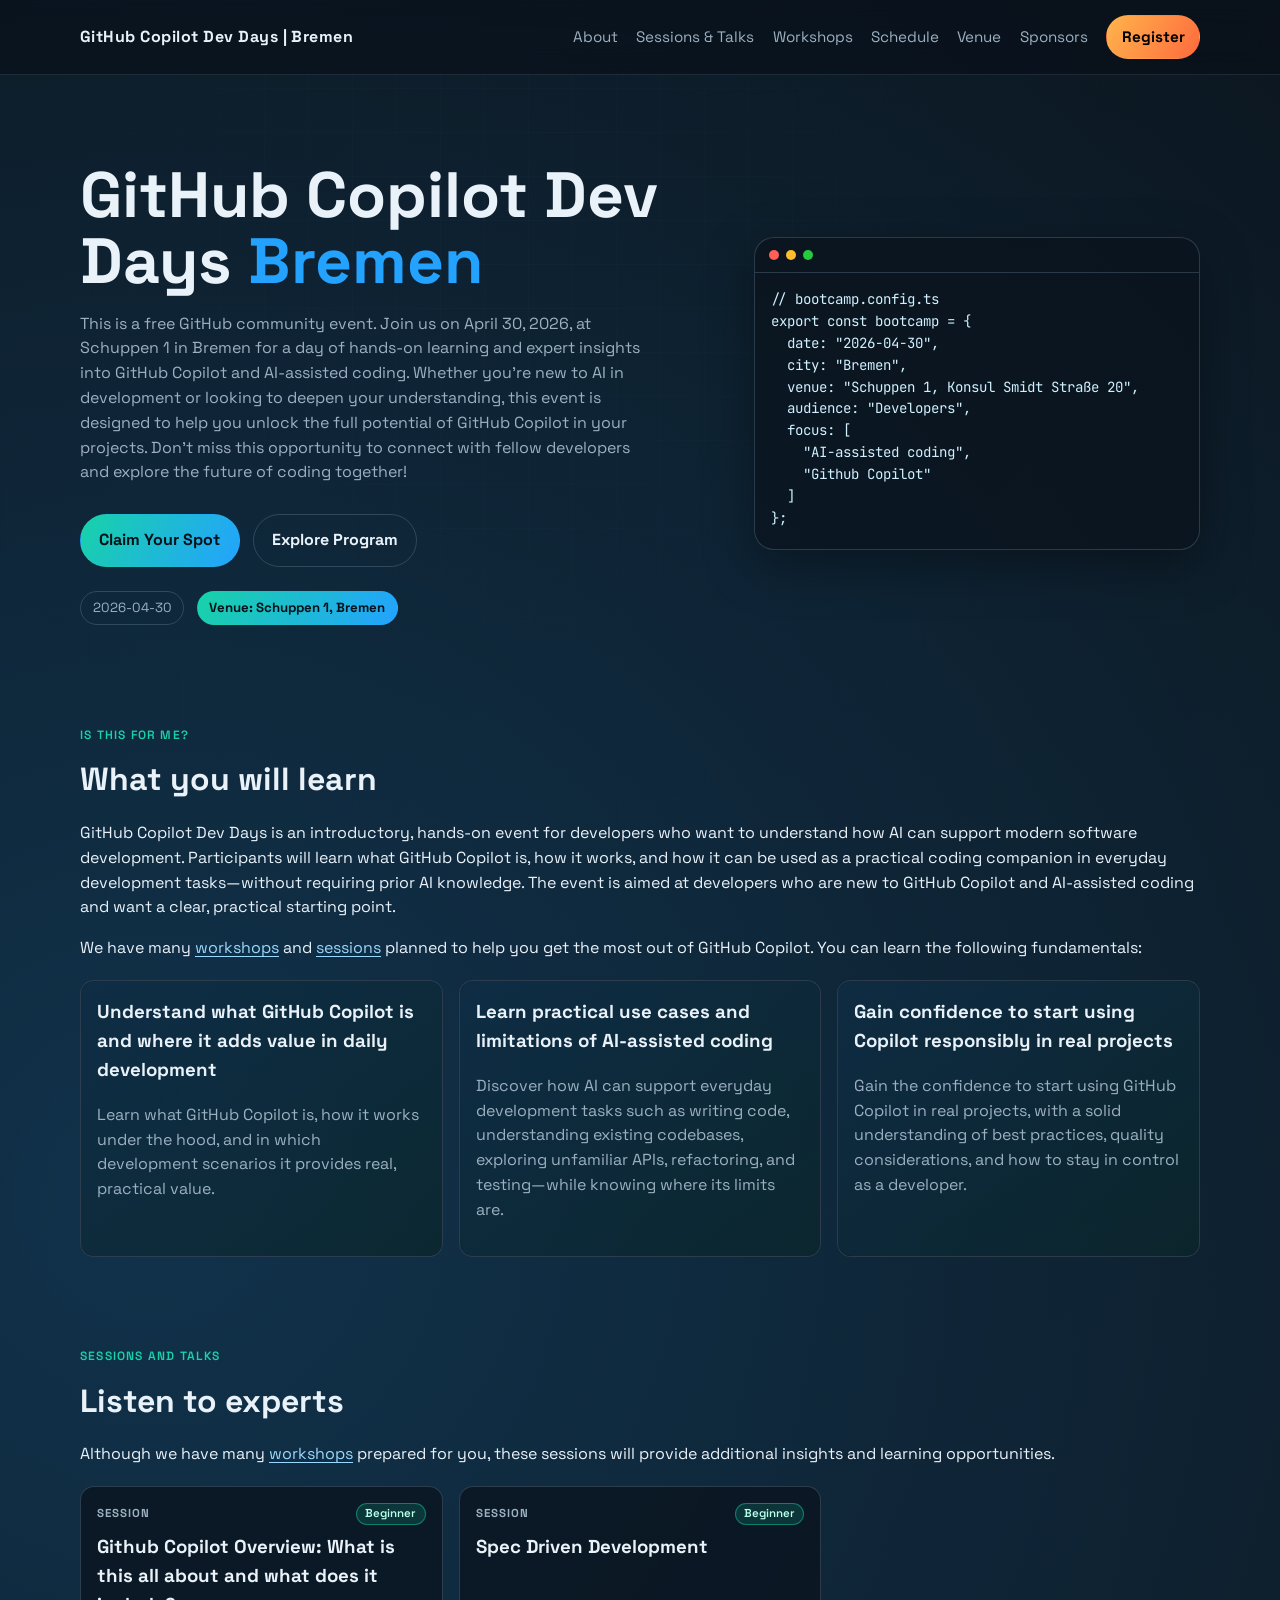
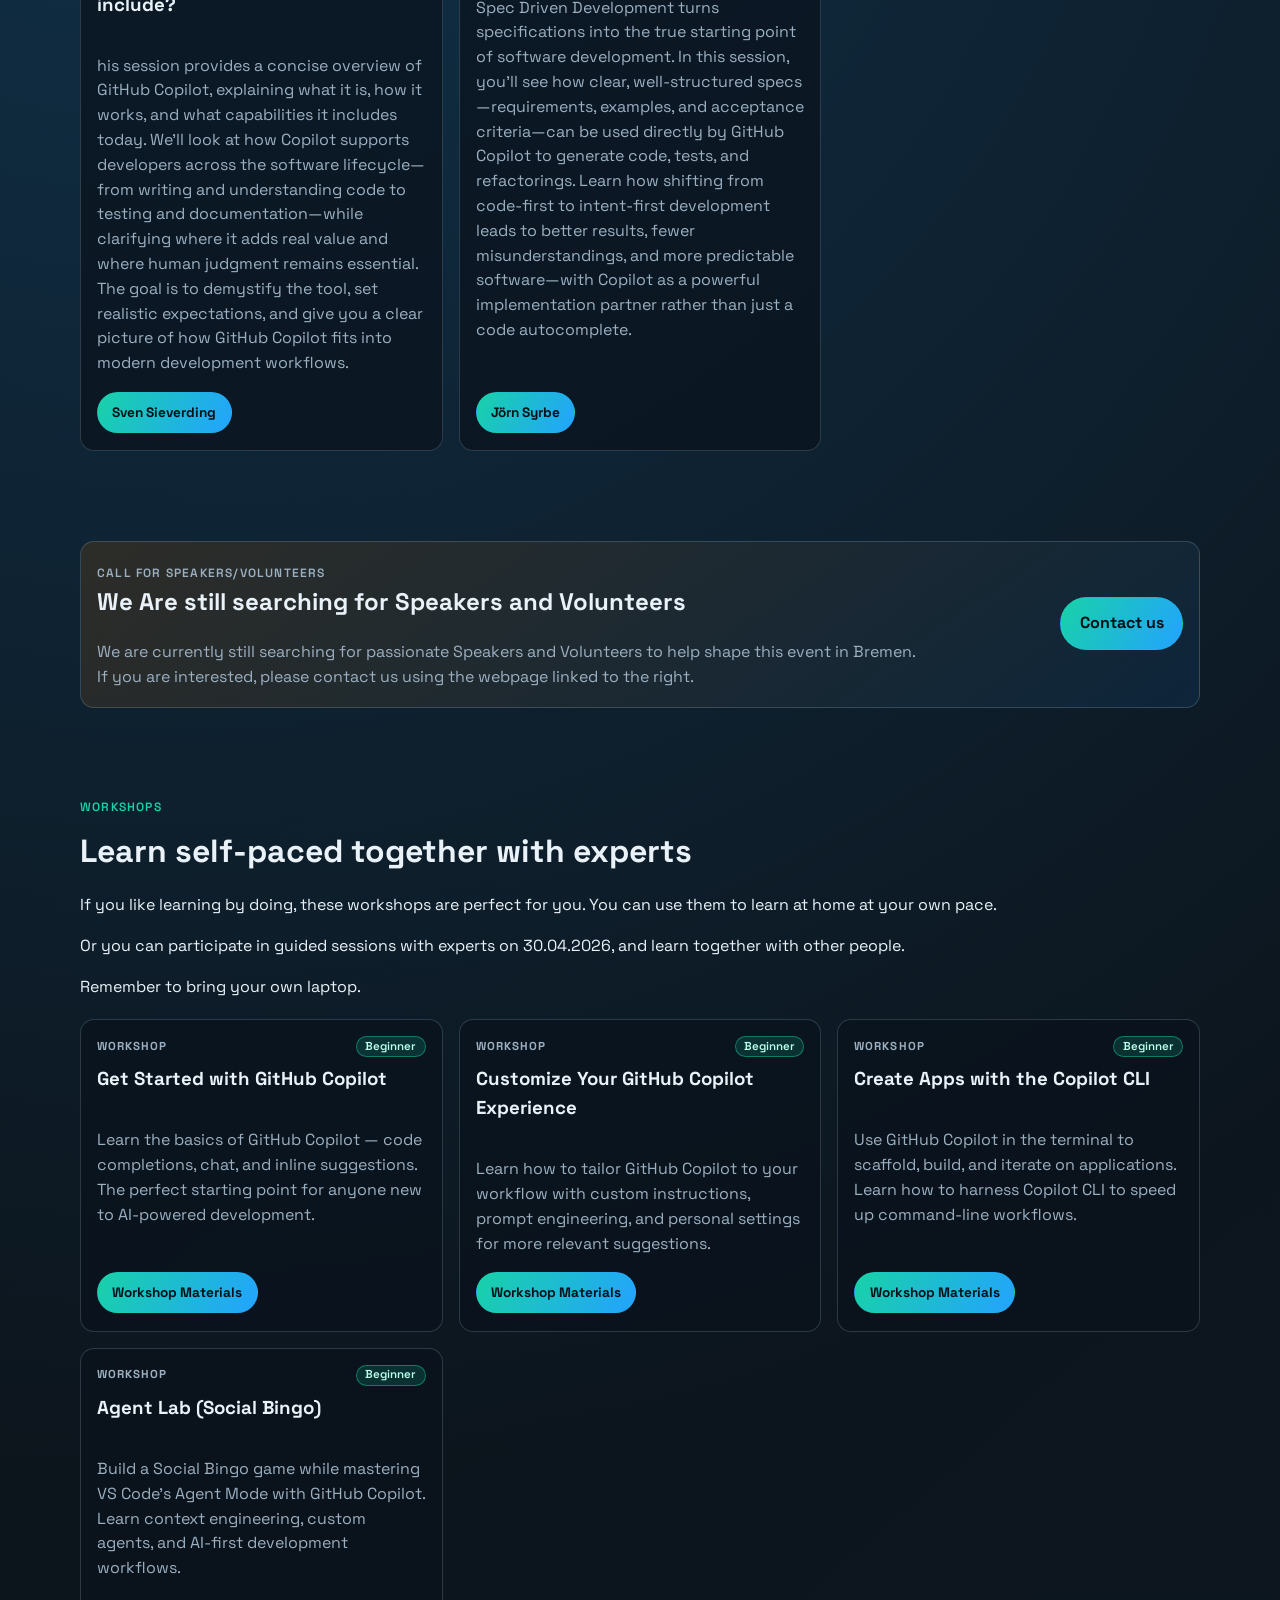
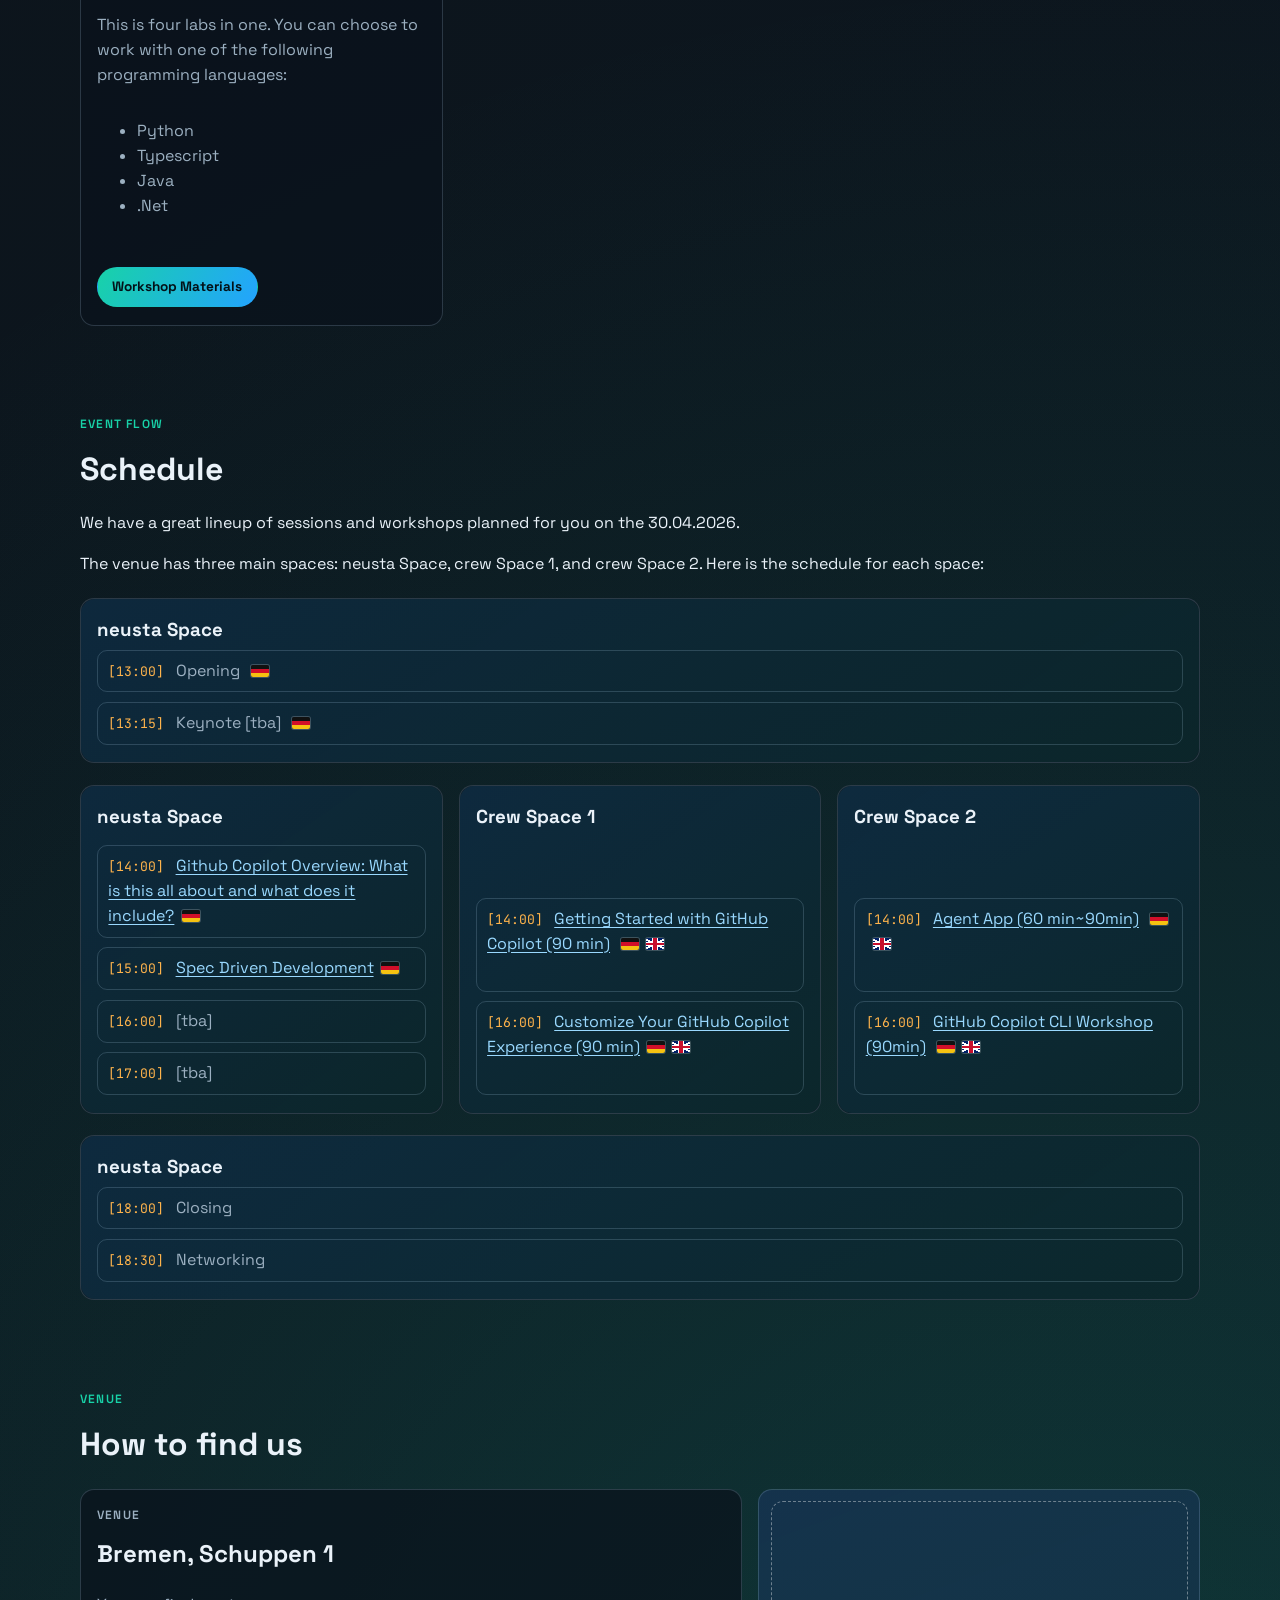
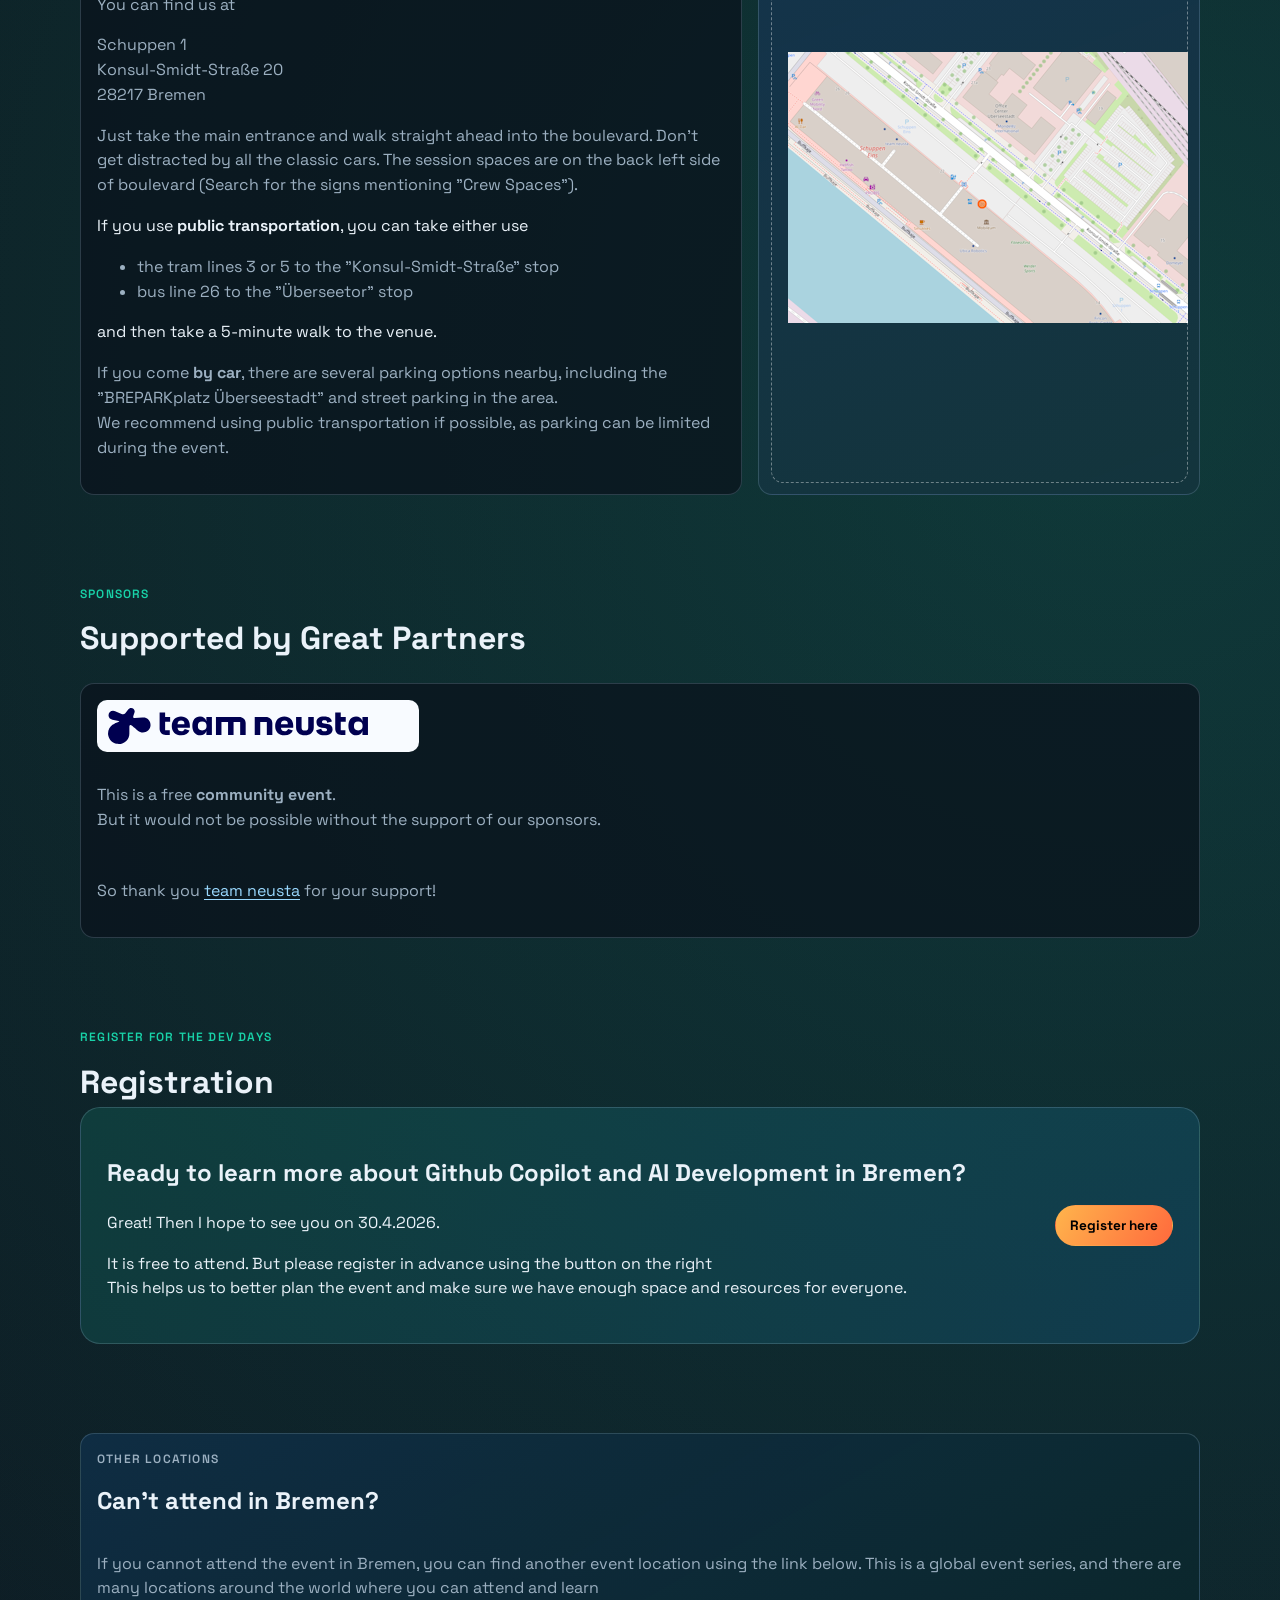
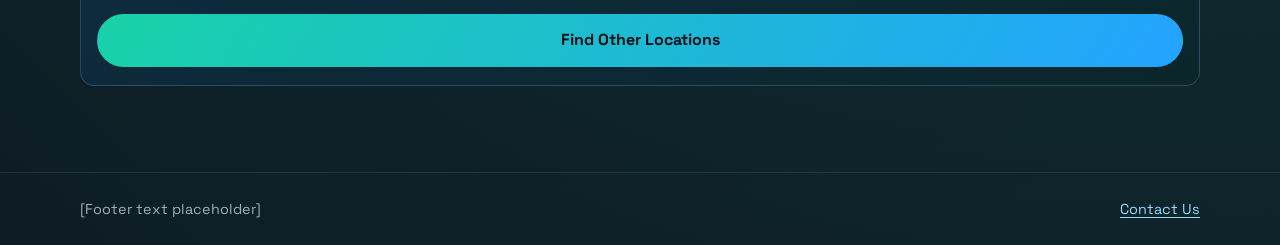
==== index.html @ 7b52d2c6 "added favicon" ====
<!doctype html>
<html lang="en">

<head>
    <meta charset="UTF-8" />
    <meta name="viewport" content="width=device-width, initial-scale=1.0" />
    <title>GitHub Copilot Dev Days | Bremen</title>
    <link rel="icon" type="image/png" href="/assets/cb-345/images/site/favicon.png" data-next-head="">
    <meta name="description" content="Landing page layout for GitHub Copilot Dev Days in Bremen." />
    <link rel="preconnect" href="https://fonts.googleapis.com" />
    <link rel="preconnect" href="https://fonts.gstatic.com" crossorigin />
    <link
        href="https://fonts.googleapis.com/css2?family=Space+Grotesk:wght@400;500;700&family=JetBrains+Mono:wght@400;600&display=swap"
        rel="stylesheet" />
    <link rel="stylesheet" href="styles.css" />
</head>

<body>
    <div class="bg-mesh" aria-hidden="true"></div>

    <header class="site-header">
        <div class="container nav">
            <a class="brand" href="#">GitHub Copilot Dev Days | Bremen</a>
            <nav class="nav-links" aria-label="Main Navigation">
                <a href="#about">About</a>
                <a href="#sessions">Sessions & Talks</a>
                <a href="#workshops">Workshops</a>
                <a href="#schedule">Schedule</a>
                <a href="#venue">Venue</a>
                <a href="#sponsors">Sponsors</a>
                <a href="#register" class="btn btn-small nav-register">Register</a>
            </nav>
        </div>
    </header>

    <main>
        <section class="hero container">
            <div class="hero-copy reveal delay-1">             
                <h1>                    
                   GitHub Copilot Dev Days
                    <span>Bremen</span>
                </h1>
                <p class="lead">
                   This is a free GitHub community event. Join us on April 30, 2026, at Schuppen 1 in Bremen for a day of hands-on learning and expert insights into GitHub Copilot and AI-assisted coding. Whether you're new to AI in development or looking to deepen your understanding, this event is designed to help you unlock the full potential of GitHub Copilot in your projects. Don't miss this opportunity to connect with fellow developers and explore the future of coding together!
                </p>
                <div class="hero-actions">
                    <a href="#register" class="btn">Claim Your Spot</a>
                    <a href="#about" class="btn btn-ghost">Explore Program</a>
                </div>
                <ul class="quick-meta" aria-label="Event Highlights">
                    <li>2026-04-30</li>
                    <li class="meta-link-item">
                        <a class="quick-meta-link" href="#venue" aria-label="Jump to venue details">Venue: Schuppen 1,
                            Bremen</a>
                    </li>
                </ul>
            </div>

            <aside class="hero-panel reveal delay-2" aria-label="Code Preview Card">
                <div class="panel-header">
                    <span class="dot red"></span>
                    <span class="dot yellow"></span>
                    <span class="dot green"></span>
                </div>
                <pre><code>// bootcamp.config.ts
export const bootcamp = {
  date: "2026-04-30",
  city: "Bremen",
  venue: "Schuppen 1, Konsul Smidt Straße 20",
  audience: "Developers",
  focus: [
    "AI-assisted coding",
    "Github Copilot"
  ]
};</code></pre>
            </aside>
        </section>

        <section id="about" class="container section reveal delay-3">
            <div class="section-head">
                <p class="kicker">Is this for me?</p>
                <h2>What you will learn</h2>
            </div>
            <p>GitHub Copilot Dev Days is an introductory, hands-on event for developers who want to understand how AI can support modern software development. Participants will learn what GitHub Copilot is, how it works, and how it can be used as a practical coding companion in everyday development tasks—without requiring prior AI knowledge.
The event is aimed at developers who are new to GitHub Copilot and AI-assisted coding and want a clear, practical starting point.</p>
            <p>We have many <a href="#workshops">workshops</a> and <a href="#sessions">sessions</a> planned to help you get the most out of GitHub Copilot. You can learn the following fundamentals:</p>
            <div class="grid cards-3">
                <article class="card card-accent">
                    <h3>Understand what GitHub Copilot is and where it adds value in daily development</h3>                 
                    <p>Learn what GitHub Copilot is, how it works under the hood, and in which development scenarios it provides real, practical value.</p>
                </article>
                <article class="card card-accent">
                    <h3>Learn practical use cases and limitations of AI-assisted coding</h3>
                    <p>Discover how AI can support everyday development tasks such as writing code, understanding existing codebases, exploring unfamiliar APIs, refactoring, and testing—while knowing where its limits are.</p>
                </article>
                <article class="card card-accent">
                    <h3>Gain confidence to start using Copilot responsibly in real projects</h3>                    
                    <p>Gain the confidence to start using GitHub Copilot in real projects, with a solid understanding of best practices, quality considerations, and how to stay in control as a developer.</p>
                </article>
            </div>
        </section>

        <section id="sessions" class="container section reveal delay-2">
            <div class="section-head">
                <p class="kicker">Sessions and Talks</p>
                <h2>Listen to experts</h2>
                <p>Although we have many <a href="#workshops">workshops</a> prepared for you, these sessions will provide additional insights and
                    learning opportunities.</p>
            </div>
            <div class="grid cards-3">
                <article class="card" id="sven-session">
                    <div class="session-card-top">
                        <p class="session-label">Session</p>
                        <span class="session-pill">Beginner</span>
                    </div>
                    <h3>Github Copilot Overview: What is this all about and what does it include?</h3>
                    <p>his session provides a concise overview of GitHub Copilot, explaining what it is, how it works, and what capabilities it includes today. We’ll look at how Copilot supports developers across the software lifecycle—from writing and understanding code to testing and documentation—while clarifying where it adds real value and where human judgment remains essential. The goal is to demystify the tool, set realistic expectations, and give you a clear picture of how GitHub Copilot fits into modern development workflows.</p>
                    <a href="https://www.linkedin.com/in/sven-sieverding/" class="btn btn-small session-info">Sven
                        Sieverding</a>
                </article>
                  <article class="card" id="joern-session">
                    <div class="session-card-top">
                        <p class="session-label">Session</p>
                        <span class="session-pill">Beginner</span>
                    </div>
                    <h3>Spec Driven Development</h3>
                    <p>Spec Driven Development turns specifications into the true starting point of software development. In this session, you’ll see how clear, well-structured specs—requirements, examples, and acceptance criteria—can be used directly by GitHub Copilot to generate code, tests, and refactorings. Learn how shifting from code-first to intent-first development leads to better results, fewer misunderstandings, and more predictable software—with Copilot as a powerful implementation partner rather than just a code autocomplete.</p>
                    <a href="https://www.linkedin.com/in/j%C3%B6rn-syrbe/" class="btn btn-small session-info">Jörn
                        Syrbe</a>
                </article>
            </div>
        </section>

        <section id="call-for-contributors" class="container section reveal delay-4">
            <div class="call-wrap card">
                <div>
                    <p class="kicker">Call for Speakers/Volunteers</p>
                    <h2>We Are still searching for Speakers and Volunteers</h2>
                    <p>
                        We are currently still searching for passionate Speakers and
                        Volunteers to help shape this event in Bremen.
                        <br />
                        If you are interested, please contact us using the webpage linked
                        to the right.
                    </p>
                </div>
                <a href="https://forms.office.com/Pages/ResponsePage.aspx?id=QZTo5b06cEyERbRAh2Q-RsvGFaU-Wk1IndhkAcVPBOhUNDlJWUxEMDkyMUw0Ujg1MkJDWVQ1TTlKRy4u" target="_blank" rel="noopener noreferrer"
                    class="btn">Contact us</a>
            </div>
        </section>

        <section id="workshops" class="container section reveal delay-2">
            <div class="section-head">
                <p class="kicker">Workshops</p>
                <h2>Learn self-paced together with experts</h2>
                <p>If you like learning by doing, these workshops are perfect for you. You can use them to learn at home
                    at your own pace.</p><p>Or you can participate in guided sessions with experts on 30.04.2026, and
                    learn together with other
                    people.</p>
                <p>Remember to bring your own laptop.</p>
            </div>
            <div class="grid cards-3">

                <article class="card">
                    <div class="workshop-card-top">
                        <p class="workshop-label">Workshop</p>
                        <span class="workshop-pill">Beginner</span>
                    </div>
                    <h3>Get Started with GitHub Copilot</h3>
                    <p>Learn the basics of GitHub Copilot — code completions, chat, and inline suggestions. The perfect
                        starting point for anyone new to AI-powered development.</p>
                    <a href="https://github.com/skills/getting-started-with-github-copilot"
                        class="btn btn-small workshop-info">Workshop Materials</a>
                </article>
                <article class="card">
                    <div class="workshop-card-top">
                        <p class="workshop-label">Workshop</p>
                        <span class="workshop-pill">Beginner</span>
                    </div>
                    <h3>Customize Your GitHub Copilot Experience</h3>
                    <p>Learn how to tailor GitHub Copilot to your workflow with custom instructions, prompt engineering,
                        and personal settings for more relevant suggestions.</p>
                    <a href="https://github.com/skills/customize-your-github-copilot-experience"
                        class="btn btn-small workshop-info">Workshop Materials</a>
                </article>
                <article class="card">
                    <div class="workshop-card-top">
                        <p class="workshop-label">Workshop</p>
                        <span class="workshop-pill">Beginner</span>
                    </div>
                    <h3>Create Apps with the Copilot CLI</h3>
                    <p>Use GitHub Copilot in the terminal to scaffold, build, and iterate on applications. Learn how to
                        harness Copilot CLI to speed up command-line workflows.</p>
                    <a href="https://github.com/skills/create-applications-with-the-copilot-cli"
                        class="btn btn-small workshop-info">Workshop Materials</a>
                </article>
                <article class="card" id="agent-lab">
                    <div class="workshop-card-top">
                        <p class="workshop-label">Workshop</p>
                        <span class="workshop-pill">Beginner</span>
                    </div>
                    <h3>Agent Lab (Social Bingo)</h3>
                    <p>Build a Social Bingo game while mastering VS Code's Agent Mode with GitHub Copilot. Learn context
                        engineering, custom agents, and AI-first development workflows.</p>
                    <p>This is four labs in one. You can choose to work with one of the following programming languages:
                    <ul>
                        <li>Python</li>
                        <li>Typescript</li>
                        <li>Java</li>
                        <li>.Net</li>
                    </ul>
                    </p>
                    <a href="https://copilot-dev-days.github.io/#cat-agent-lab"
                        class="btn btn-small workshop-info">Workshop Materials</a>
                </article>
            </div>
        </section>


        <section id="schedule" class="container section reveal delay-3">
            <div class="section-head">
                <p class="kicker">Event Flow</p>
                <h2>Schedule</h2>
                <p>We have a great lineup of sessions and workshops planned for you on the 30.04.2026.</p>
                <p>The venue has three main spaces: neusta Space, crew Space 1, and crew Space 2. Here is the schedule
                    for each space:</p>
            </div>
            <article class="shared-session card card-accent">
                <h3>neusta Space</h3>
                <ul class="track-slots">
                    <li><span class="time">[13:00]</span> Opening <span class="flag flag-de" role="img"
                            aria-label="Speaker speaks german"></span></li>
                    <li><span class="time">[13:15]</span> Keynote [tba] <span class="flag flag-de" role="img"
                            aria-label="Speaker speaks german"></span></li>
                </ul>
            </article>
            <div class="parallel-schedule">
                <article class="schedule-track card card-accent">
                    <h3>neusta Space</h3>
                    <ul class="track-slots">
                        <li><span class="time">[14:00]</span> <a href="#sven-session">Github Copilot Overview: What is this all about and what does it include?</a><span class="flag flag-de" role="img"
                                aria-label="Speaker speaks german"></span></li>
                        <li><span class="time">[15:00]</span> <a href="#joern-session">Spec Driven Development</a><span class="flag flag-de" role="img"
                                aria-label="Speaker speaks german"></span></li>
                        <li><span class="time">[16:00]</span> [tba]</li>
                        <li><span class="time">[17:00]</span> [tba]</li>
                    </ul>
                </article>
                <article class="schedule-track card card-accent">
                    <h3>Crew Space 1</h3>
                    <ul class="track-slots">
                        <li><span class="time">[14:00]</span> <a href="#workshops">Getting Started with GitHub Copilot
                                (90 min)</a> <span class="flag flag-de" role="img"
                                aria-label="Proctor speaks german"></span><span class="flag flag-uk" role="img"
                                aria-label="Proctor speaks english"></span></li>
                        <li><span class="time">[16:00]</span> <a href="#workshops">Customize Your GitHub Copilot
                                Experience (90 min)</a><span class="flag flag-de" role="img"
                                aria-label="Proctor speaks german"></span><span class="flag flag-uk" role="img"
                                aria-label="Proctor speaks english"></span></li>
                    </ul>
                </article>
                <article class="schedule-track card card-accent">
                    <h3>Crew Space 2</h3>
                    <ul class="track-slots">
                        <li><span class="time">[14:00]</span> <a href="#workshops">Agent App (60 min~90min)</a> <span
                                class="flag flag-de" role="img" aria-label="Proctor speaks german"></span><span
                                class="flag flag-uk" role="img" aria-label="Proctor speaks english"></span></li>
                        <li><span class="time">[16:00]</span> <a href="#agent-lab">GitHub Copilot CLI Workshop
                                (90min)</a> <span class="flag flag-de" role="img"
                                aria-label="Proctor speaks german"></span><span class="flag flag-uk" role="img"
                                aria-label="Proctor speaks english"></span></li>

                    </ul>
                </article>
            </div>
            <article class="shared-session card card-accent">
                <h3>neusta Space</h3>
                <ul class="track-slots">
                    <li><span class="time">[18:00]</span> Closing</li>
                    <li><span class="time">[18:30]</span> Networking</li>

                </ul>
            </article>
        </section>

        <section id="venue" class="container section reveal delay-4">
            <div class="section-head">
                <p class="kicker">Venue</p>
                <h2>How to find us</h2>
            </div>
            <div class="grid venue-grid">
                <article class="card">
                    <p class="kicker">Venue</p>
                    <h2>Bremen, Schuppen 1</h2>
                    <p>You can find us at </p>
                    <p>Schuppen 1<br />Konsul-Smidt-Straße 20<br />28217 Bremen</p>
                    <p>Just take the main entrance and walk straight ahead into the boulevard. Don't get distracted by
                        all the classic cars. The session spaces are on the back left side of boulevard (Search for the
                        signs mentioning "Crew Spaces").</p>
                    If you use <b>public transportation</b>, you can take either use
                    <ul>
                        <li>the tram lines 3 or 5 to the "Konsul-Smidt-Straße" stop</li>
                        <li>bus line 26 to the "Überseetor" stop</li>
                    </ul>
                    and then take a 5-minute walk to the venue.
                    <p>If you come <b>by car</b>, there are several parking options nearby, including the "BREPARKplatz
                        Überseestadt" and street parking in the area. <br />We recommend using public transportation if
                        possible, as parking can be limited during the event.
                    </p>
                </article>
                <article class="map-card" aria-label="Map Placeholder">
                    <div class="map-inner">
                        <p><a href="https://www.openstreetmap.org/node/2944682550#map=18/53.090804/8.775603" alt="Schuppen
                                1, Konsul-Smidt-Straße 20, 28217 Bremen"><img src="map.png"
                                    alt="Map of Schuppen 1, Konsul-Smidt-Straße 20, 28217 Bremen"></a>


                        </p>
                    </div>
                </article>
            </div>
        </section>
        <section id="sponsors" class="container section reveal delay-4">
            <div class="section-head">
                <p class="kicker">Sponsors</p>
                <h2>Supported by Great Partners</h2>
            </div>
            <div class="sponsor-grid">
                <article class="card sponsor-card" aria-label="team neusta Sponsor">
                    <div class="sponsor-logo" role="img" aria-label="team neusta logo">
                        <img src="teamneusta.svg" alt="team neusta logo" />
                    </div>
                    <p>This is a free <b>community event</b>.<br /> But it would not be possible without the support of
                        our sponsors.</p>
                    <p>So thank you <a href="https://www.team-neusta.de/" target="_blank" rel="noopener noreferrer">team
                            neusta</a> for your support!</p>
                </article>
            </div>
        </section>

        <section id="register" class="container section register reveal delay-4">
            <div class="section-head">
                <p class="kicker">Register for the Dev Days</p>
                <h2>Registration</h2>
            </div>
            <div class="register-wrap">
                <div>
                    <h2>Ready to learn more about Github Copilot and AI Development in Bremen?</h2>
                    <p>Great! Then I hope to see you on 30.4.2026.</p>
                    <p>It is free to attend. But please register in advance using the button on the right<br />
                        This helps us to better plan the event and make sure we have enough space and resources for
                        everyone.
                    </p>
                </div>
                <a href="https://luma.com/2i2yyoex" class="btn btn-small nav-register">Register here</a>
            </div>
        </section>

        <section id="other-locations" class="container section reveal delay-4">
            <div class="other-locations card">
                <p class="kicker">Other Locations</p>
                <h2>Can’t attend in Bremen?</h2>
                <p>
                    If you cannot attend the event in Bremen, you can find another event
                    location using the link below. This is a global event series, and there are many locations around
                    the world where you can attend and learn
                </p>
                <a href="https://luma.com/githubcopilotdevdays" target="_blank" rel="noopener noreferrer"
                    class="btn">Find Other Locations</a>
            </div>
        </section>


    </main>

    <footer class="site-footer">
        <div class="container footer-content">
            <p>[Footer text placeholder]</p>
            <p><a href="mailto:sven.sieverding@hec.de">Contact Us</a></p>
        </div>
    </footer>
</body>

</html>
---- styles.css ----
:root {
  --bg-1: #0b1117;
  --bg-2: #0e1a24;
  --panel: rgba(10, 18, 28, 0.72);
  --panel-solid: #121f2d;
  --line: rgba(173, 208, 236, 0.2);
  --text: #eaf2f9;
  --muted: #9cb0c1;
  --accent: #18d2a8;
  --accent-2: #23a3ff;
  --warn: #ffb44c;
  --shadow: 0 16px 50px rgba(0, 0, 0, 0.34);
  --radius-lg: 20px;
  --radius-md: 14px;
}

* {
  box-sizing: border-box;
}

html,
body {
  margin: 0;
  padding: 0;
}

body {
  font-family: "Space Grotesk", "Segoe UI", sans-serif;
  color: var(--text);
  background:
    radial-gradient(circle at 12% 18%, rgba(35, 163, 255, 0.22), transparent 34%),
    radial-gradient(circle at 88% 78%, rgba(24, 210, 168, 0.18), transparent 38%),
    linear-gradient(140deg, var(--bg-1) 0%, var(--bg-2) 100%);
  min-height: 100vh;
  line-height: 1.55;
}

a {
  color: #9ad9ff;
  text-underline-offset: 0.18em;
}

a:visited {
  color: #9ad9ff;
}

a:hover {
  color: #c6ecff;
}

a:focus-visible {
  outline: 2px solid var(--accent);
  outline-offset: 2px;
  border-radius: 4px;
}

.bg-mesh {
  position: fixed;
  inset: 0;
  pointer-events: none;
  opacity: 0.3;
  background-image:
    linear-gradient(rgba(173, 208, 236, 0.08) 1px, transparent 1px),
    linear-gradient(90deg, rgba(173, 208, 236, 0.08) 1px, transparent 1px);
  background-size: 44px 44px;
  mask-image: radial-gradient(circle at 40% 25%, black, transparent 72%);
  z-index: -1;
}

.container {
  width: min(1120px, calc(100% - 2.25rem));
  margin-inline: auto;
}

.site-header {
  position: sticky;
  top: 0;
  z-index: 30;
  backdrop-filter: blur(14px);
  background: rgba(8, 14, 22, 0.55);
  border-bottom: 1px solid rgba(173, 208, 236, 0.12);
}

.nav {
  min-height: 74px;
  display: flex;
  align-items: center;
  justify-content: space-between;
  gap: 1rem;
}

.brand {
  text-decoration: none;
  color: var(--text);
  font-weight: 700;
  letter-spacing: 0.03em;
}

.nav-links {
  display: flex;
  align-items: center;
  gap: 1.15rem;
}

.nav-links a {
  color: var(--muted);
  text-decoration: none;
  font-size: 0.95rem;
}

.nav-links a:hover {
  color: var(--text);
}

.hero {
  padding: 5.5rem 0 3.5rem;
  display: grid;
  grid-template-columns: 1.18fr 0.82fr;
  gap: 2rem;
  align-items: center;
}

.kicker {
  color: var(--accent);
  text-transform: uppercase;
  letter-spacing: 0.1em;
  font-size: 0.75rem;
  font-weight: 600;
  margin: 0 0 0.7rem;
}

.hero h1 {
  margin: 0;
  font-size: clamp(2rem, 1.2rem + 3.5vw, 4rem);
  line-height: 1.03;
}

.hero h1 span {
  color: var(--accent-2);
}

.lead {
  color: var(--muted);
  max-width: 58ch;
  margin: 1.05rem 0 1.8rem;
}

.hero-actions {
  display: flex;
  flex-wrap: wrap;
  gap: 0.8rem;
}

.btn {
  display: inline-flex;
  align-items: center;
  justify-content: center;
  text-decoration: none;
  padding: 0.82rem 1.15rem;
  border-radius: 999px;
  border: 1px solid transparent;
  background: linear-gradient(120deg, var(--accent), var(--accent-2));
  color: #031118;
  font-weight: 700;
  transition: transform 180ms ease, box-shadow 180ms ease;
}

.btn:hover {
  transform: translateY(-1px);
  box-shadow: 0 10px 26px rgba(24, 210, 168, 0.22);
}

.btn-ghost {
  background: transparent;
  border-color: var(--line);
  color: var(--text);
}

.btn-small {
  padding: 0.55rem 0.9rem;
  font-size: 0.85rem;
}

.nav-register {
  background: linear-gradient(120deg, #ffb44c, #ff6a3d);
  color: #000000 !important;
}

.nav-register:hover {
  box-shadow: 0 10px 24px rgba(255, 106, 61, 0.32);
}

.quick-meta {
  margin: 1.5rem 0 0;
  padding: 0;
  list-style: none;
  display: flex;
  flex-wrap: wrap;
  gap: 0.8rem;
}

.quick-meta li {
  font-size: 0.83rem;
  color: var(--muted);
  border: 1px solid var(--line);
  border-radius: 999px;
  padding: 0.35rem 0.72rem;
}

.quick-meta .meta-link-item {
  padding: 0;
  border: none;
}

.quick-meta-link {
  display: inline-flex;
  align-items: center;
  text-decoration: none;
  padding: 0.35rem 0.72rem;
  border-radius: 999px;
  border: 1px solid transparent;
  background: linear-gradient(120deg, var(--accent), var(--accent-2));
  color: #031118;
  font-weight: 700;
}

.quick-meta-link:hover {
  transform: translateY(-1px);
  box-shadow: 0 8px 20px rgba(24, 210, 168, 0.24);
}

.hero-panel {
  border: 1px solid var(--line);
  background: var(--panel);
  border-radius: var(--radius-lg);
  box-shadow: var(--shadow);
  overflow: hidden;
}

.panel-header {
  display: flex;
  gap: 0.45rem;
  padding: 0.75rem 0.9rem;
  border-bottom: 1px solid var(--line);
}

.dot {
  width: 10px;
  height: 10px;
  border-radius: 50%;
}

.dot.red {
  background: #ff5f56;
}

.dot.yellow {
  background: #ffbd2e;
}

.dot.green {
  background: #27c93f;
}

pre,
code {
  margin: 0;
  font-family: "JetBrains Mono", Consolas, monospace;
  font-size: 0.88rem;
}

pre {
  padding: 1rem 1rem 1.25rem;
  overflow-x: auto;
  color: #cff0ff;
}

.section {
  padding: 2.8rem 0;
}

.section-head h2 {
  margin: 0;
  font-size: clamp(1.35rem, 1rem + 1.6vw, 2rem);
}

.grid {
  display: grid;
  gap: 1rem;
  margin-top: 1.2rem;
}

.cards-3 {
  grid-template-columns: repeat(3, minmax(0, 1fr));
}

.cards-2 {
  grid-template-columns: repeat(2, minmax(0, 1fr));
}

.card {
  border: 1px solid var(--line);
  border-radius: var(--radius-md);
  background: var(--panel);
  padding: 1rem 1rem 1.1rem;
}

.card h3,
.card h2 {
  margin-top: 0;
}

.card p,
.card li {
  color: var(--muted);
}


#sessions .card {
  display: flex;
  flex-direction: column;
}

.session-card-top {
  display: flex;
  align-items: center;
  justify-content: space-between;
  gap: 0.6rem;
  margin-bottom: 0.45rem;
}

.session-label {
  margin: 0;
  font-size: 0.72rem;
  font-weight: 700;
  letter-spacing: 0.09em;
  text-transform: uppercase;
  color: #cfe2f0;
}

.session-pill {
  display: inline-flex;
  align-items: center;
  border: 1px solid rgba(24, 210, 168, 0.45);
  border-radius: 999px;
  background: rgba(24, 210, 168, 0.16);
  color: #b9ffe9;
  font-size: 0.72rem;
  font-weight: 600;
  padding: 0.18rem 0.52rem;
  line-height: 1.2;
}

.session-info {
  margin-top: auto;
  width: fit-content;
}

#workshops .card {
  display: flex;
  flex-direction: column;
}

.workshop-card-top {
  display: flex;
  align-items: center;
  justify-content: space-between;
  gap: 0.6rem;
  margin-bottom: 0.45rem;
}

.workshop-label {
  margin: 0;
  font-size: 0.72rem;
  font-weight: 700;
  letter-spacing: 0.09em;
  text-transform: uppercase;
  color: #cfe2f0;
}

.workshop-pill {
  display: inline-flex;
  align-items: center;
  border: 1px solid rgba(24, 210, 168, 0.45);
  border-radius: 999px;
  background: rgba(24, 210, 168, 0.16);
  color: #b9ffe9;
  font-size: 0.72rem;
  font-weight: 600;
  padding: 0.18rem 0.52rem;
  line-height: 1.2;
}

.workshop-info {
  margin-top: auto;
  width: fit-content;
}

.card-accent {
  position: relative;
  isolation: isolate;
}

.card-accent::before {
  content: "";
  position: absolute;
  inset: 0;
  z-index: -1;
  border-radius: inherit;
  background: linear-gradient(
    145deg,
    rgba(35, 163, 255, 0.14),
    rgba(24, 210, 168, 0.08)
  );
}

.parallel-schedule {
  margin-top: 1.35rem;
  display: grid;
  grid-template-columns: repeat(3, minmax(0, 1fr));
  gap: 1rem;
}

.shared-session {
  margin-top: 1.35rem;
}

.shared-session h3 {
  margin-bottom: 0.35rem;
}

.shared-session p {
  margin: 0;
  color: var(--muted);
}

.schedule-track {
  display: grid;
  gap: 0.8rem;
}

.schedule-track h3 {
  margin-bottom: 0.1rem;
}

.track-slots {
  margin: 0;
  padding: 0;
  list-style: none;
  display: grid;
  gap: 0.6rem;
}

.track-slots li {
  border: 1px solid var(--line);
  border-radius: 10px;
  padding: 0.5rem 0.65rem;
  color: var(--muted);
}

.flag {
  display: inline-block;
  width: 18px;
  height: 12px;
  margin-left: 0.45rem;
  border-radius: 2px;
  vertical-align: -1px;
  box-shadow: 0 0 0 1px rgba(255, 255, 255, 0.2);
}

.flag-de {
  background: linear-gradient(
    to bottom,
    #111111 0 33%,
    #d20f29 33% 66%,
    #f5c211 66% 100%
  );
}

.flag-uk {
  background:
    linear-gradient(90deg, transparent 0 40%, #c8102e 40% 60%, transparent 60% 100%),
    linear-gradient(0deg, transparent 0 40%, #c8102e 40% 60%, transparent 60% 100%),
    linear-gradient(90deg, transparent 0 35%, #ffffff 35% 65%, transparent 65% 100%),
    linear-gradient(0deg, transparent 0 35%, #ffffff 35% 65%, transparent 65% 100%),
    linear-gradient(26deg, transparent 45%, #ffffff 45% 55%, transparent 55%),
    linear-gradient(-26deg, transparent 45%, #ffffff 45% 55%, transparent 55%),
    #012169;
}

.time {
  font-family: "JetBrains Mono", Consolas, monospace;
  color: var(--warn);
  font-size: 0.82rem;
  margin-top: 0.28rem;
  margin-right: 0.45rem;
}

.venue-grid {
  grid-template-columns: 1.2fr 0.8fr;
}

.map-card {
  border: 1px solid var(--line);
  border-radius: var(--radius-md);
  background:
    linear-gradient(160deg, rgba(35, 163, 255, 0.15), rgba(24, 210, 168, 0.12)),
    var(--panel-solid);
  min-height: 240px;
  display: grid;
  place-items: center;
}

.map-inner {
  width: calc(100% - 1.4rem);
  height: calc(100% - 1.4rem);
  border: 1px dashed rgba(255, 255, 255, 0.38);
  border-radius: 12px;
  display: grid;
  place-items: center;
  color: #dbf7ee;
  text-align: center;
  padding: 1rem;
}

.sponsor-grid {
  margin-top: 1.2rem;
}

.sponsor-card {
  display: grid;
  gap: 0.9rem;
  align-items: center;
}

.sponsor-logo {
  display: inline-flex;
  align-items: center;
  width: fit-content;
  max-width: 100%;
  background: #f8fbff;
  border-radius: 10px;
  padding: 0.5rem 0.7rem;
}

.sponsor-logo svg {
  max-width: 100%;
  height: auto;
}

.sponsor-logo img {
  display: block;
  width: min(260px, 100%);
  height: auto;
}

.other-locations {
  display: grid;
  gap: 0.8rem;
  background:
    linear-gradient(150deg, rgba(35, 163, 255, 0.16), rgba(24, 210, 168, 0.08)),
    var(--panel);
}

.other-locations p {
  margin: 0;
}

.call-wrap {
  display: flex;
  justify-content: space-between;
  align-items: center;
  gap: 1rem;
  background:
    linear-gradient(145deg, rgba(255, 180, 76, 0.14), rgba(35, 163, 255, 0.12)),
    var(--panel);
}

.call-wrap p {
  margin: 0.4rem 0 0;
}

.register-wrap {
  border: 1px solid var(--line);
  border-radius: var(--radius-lg);
  background: linear-gradient(130deg, rgba(24, 210, 168, 0.14), rgba(35, 163, 255, 0.14));
  padding: clamp(1rem, 2vw, 2rem);
  display: flex;
  justify-content: space-between;
  align-items: center;
  gap: 1rem;
}

.site-footer {
  border-top: 1px solid rgba(173, 208, 236, 0.12);
  margin-top: 2.6rem;
}

.footer-content {
  min-height: 72px;
  display: flex;
  justify-content: space-between;
  align-items: center;
  gap: 1rem;
  color: var(--muted);
  font-size: 0.9rem;
}

.reveal {
  opacity: 0;
  transform: translateY(18px);
  animation: rise-in 640ms cubic-bezier(0.16, 1, 0.3, 1) forwards;
}

.delay-1 {
  animation-delay: 80ms;
}

.delay-2 {
  animation-delay: 180ms;
}

.delay-3 {
  animation-delay: 280ms;
}

.delay-4 {
  animation-delay: 380ms;
}

@keyframes rise-in {
  to {
    opacity: 1;
    transform: translateY(0);
  }
}

@media (max-width: 980px) {
  .hero {
    grid-template-columns: 1fr;
    padding-top: 4.5rem;
  }

  .cards-3,
  .cards-2,
  .venue-grid,
  .parallel-schedule {
    grid-template-columns: 1fr;
  }

  .register-wrap {
    flex-direction: column;
    align-items: flex-start;
  }

  .call-wrap {
    flex-direction: column;
    align-items: flex-start;
  }
}

@media (max-width: 720px) {
  .nav {
    flex-wrap: wrap;
    padding: 0.6rem 0;
  }

  .nav-links {
    width: 100%;
    overflow-x: auto;
    padding-bottom: 0.35rem;
  }

  .footer-content {
    flex-direction: column;
    justify-content: center;
    text-align: center;
    padding: 0.7rem 0;
  }
}
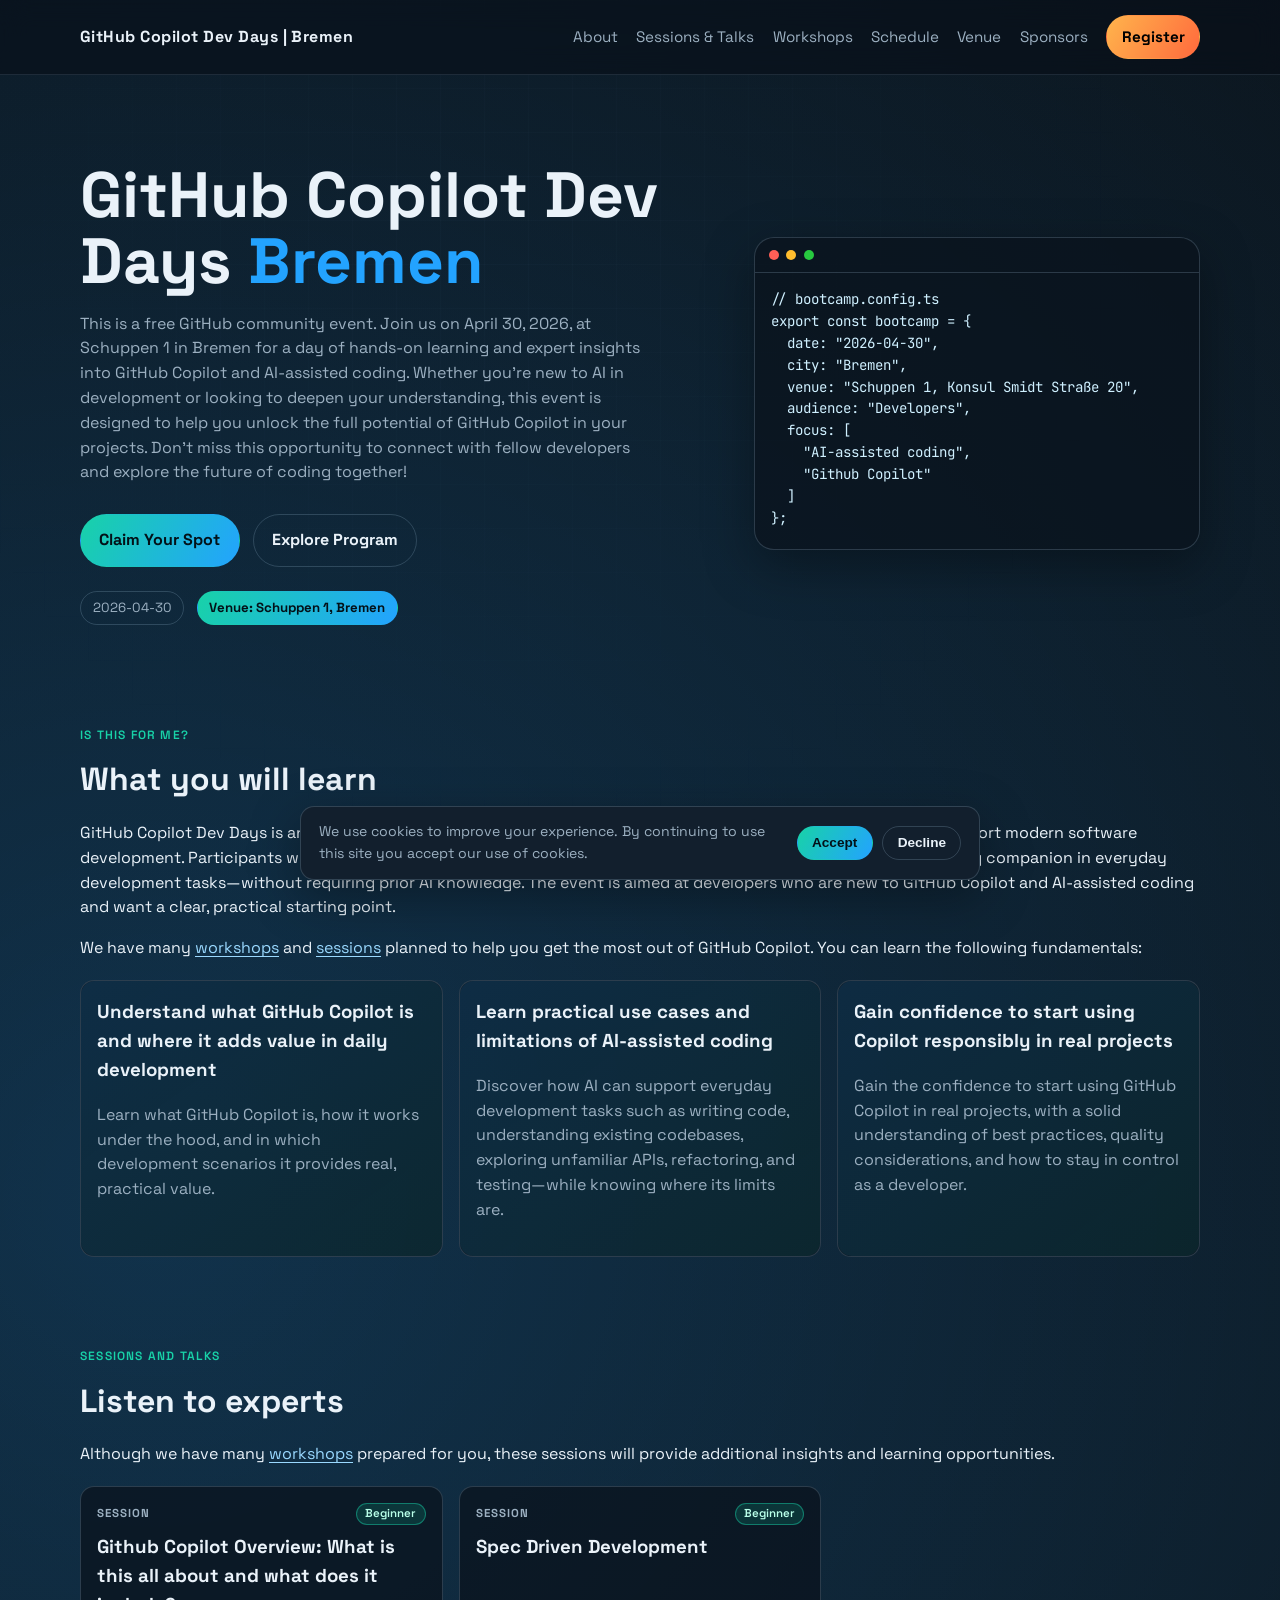
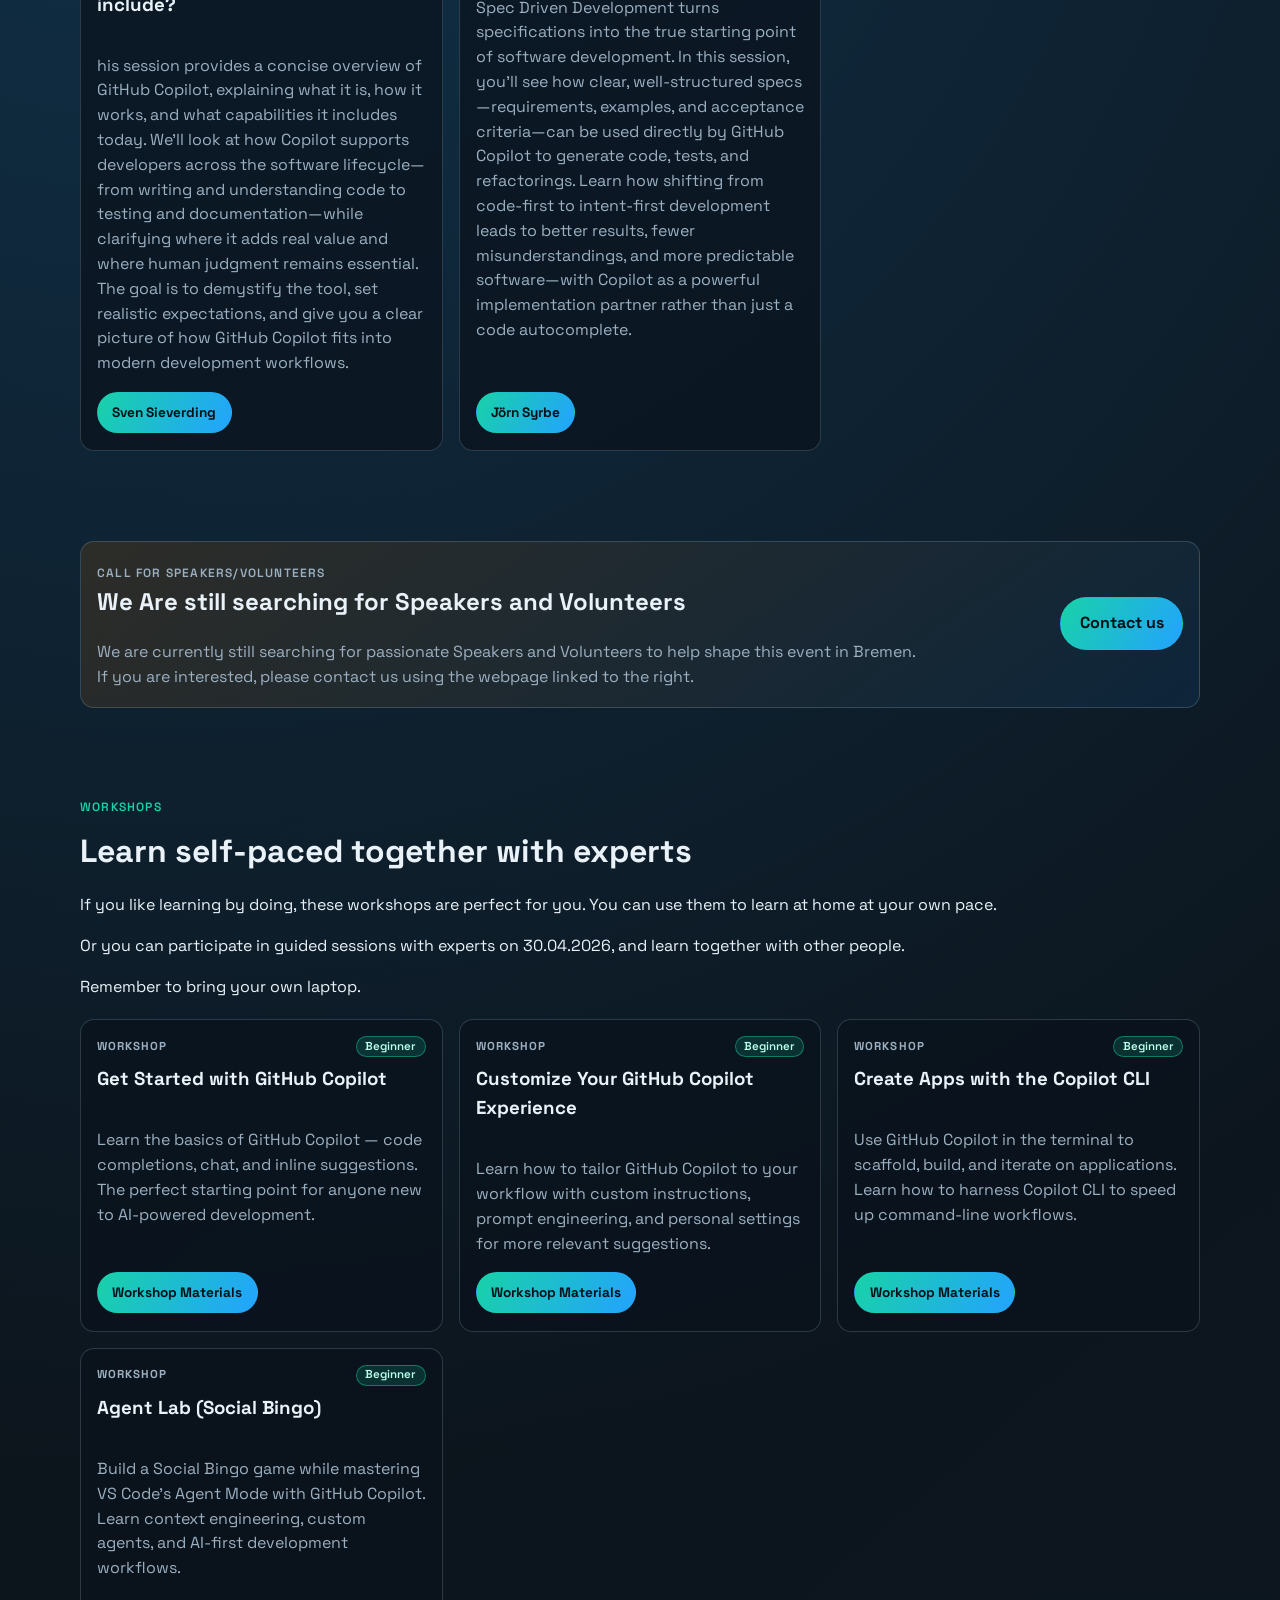
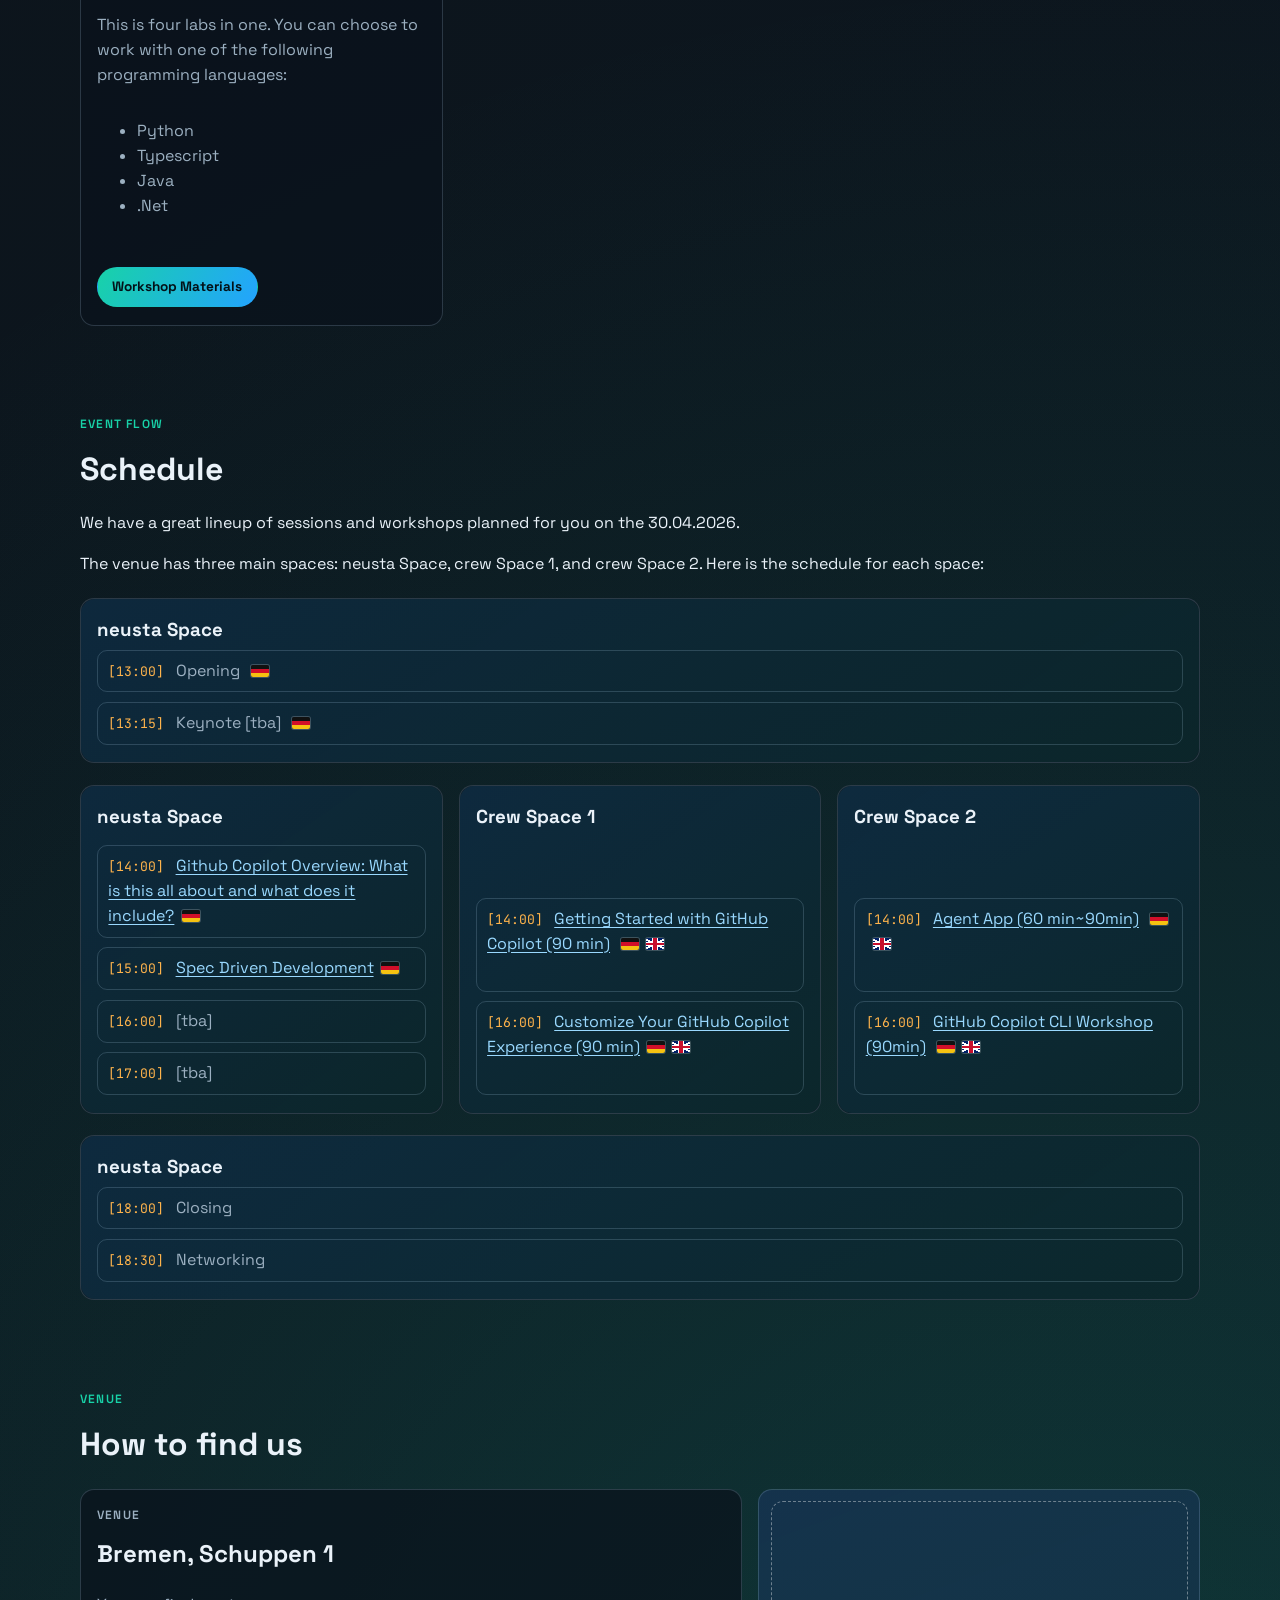
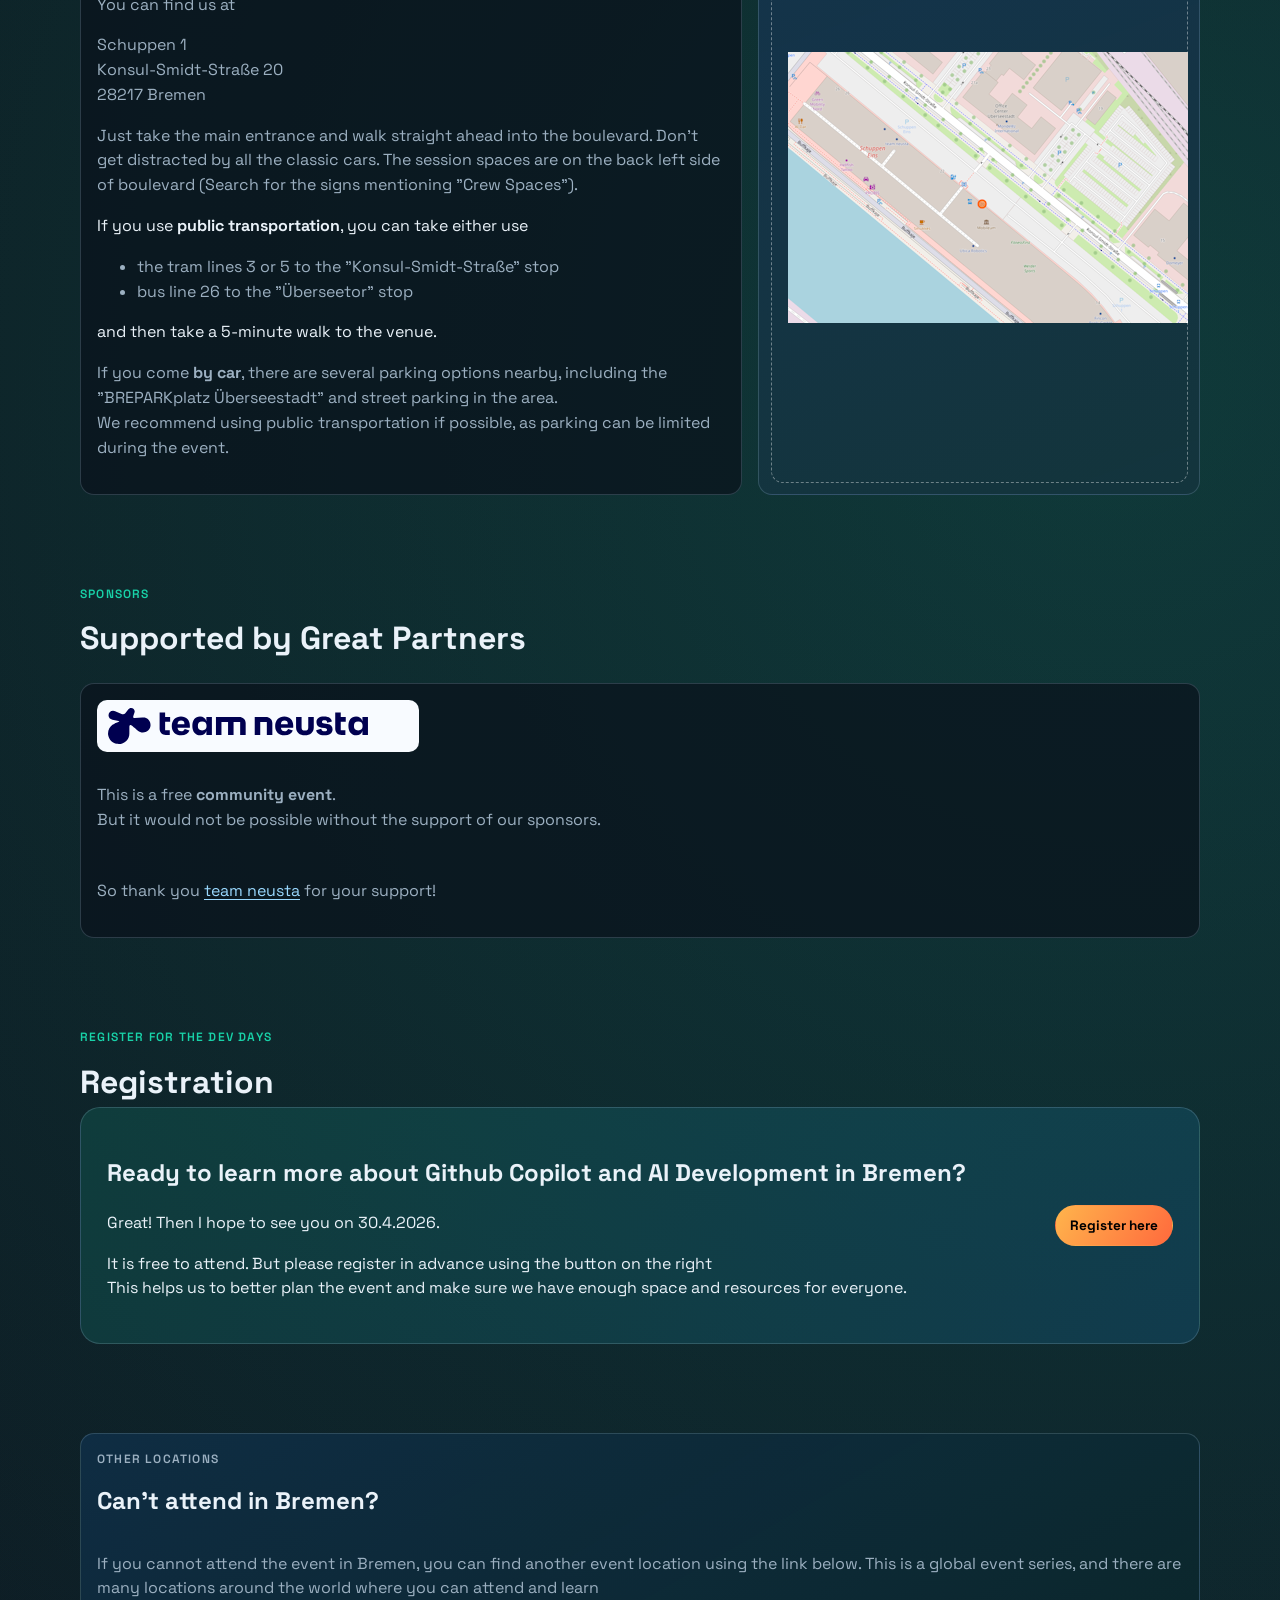
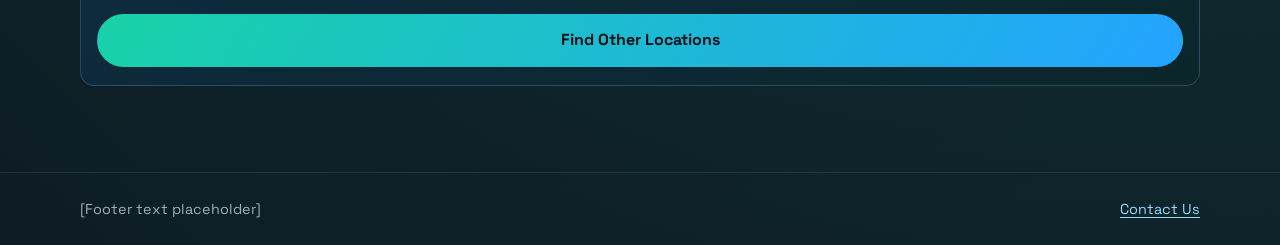
==== commit 2a111101: "downloaded fonts" ====
--- a/index.html
+++ b/index.html
@@ -5,13 +5,8 @@
     <meta charset="UTF-8" />
     <meta name="viewport" content="width=device-width, initial-scale=1.0" />
     <title>GitHub Copilot Dev Days | Bremen</title>
-    <link rel="icon" type="image/png" href="/assets/cb-345/images/site/favicon.png" data-next-head="">
+    <link rel="icon" type="image/png" href="favicon.png" data-next-head="">
     <meta name="description" content="Landing page layout for GitHub Copilot Dev Days in Bremen." />
-    <link rel="preconnect" href="https://fonts.googleapis.com" />
-    <link rel="preconnect" href="https://fonts.gstatic.com" crossorigin />
-    <link
-        href="https://fonts.googleapis.com/css2?family=Space+Grotesk:wght@400;500;700&family=JetBrains+Mono:wght@400;600&display=swap"
-        rel="stylesheet" />
     <link rel="stylesheet" href="styles.css" />
 </head>
 
@@ -379,6 +374,35 @@
             <p><a href="mailto:sven.sieverding@hec.de">Contact Us</a></p>
         </div>
     </footer>
+
+    <div id="cookie-banner" class="cookie-banner" role="region" aria-label="Cookie consent">
+        <p class="cookie-text">
+            We use cookies to improve your experience. By continuing to use this site you accept our use of cookies.
+        </p>
+        <div class="cookie-actions">
+            <button id="cookie-accept" class="btn btn-small">Accept</button>
+            <button id="cookie-decline" class="btn btn-small btn-ghost">Decline</button>
+        </div>
+    </div>
+
+    <script>
+        (function () {
+            var banner = document.getElementById('cookie-banner');
+            if (localStorage.getItem('cookieConsent')) {
+                banner.style.display = 'none';
+            }
+            document.getElementById('cookie-accept').addEventListener('click', function () {
+            console.log("cookie accepted");
+                localStorage.setItem('cookieConsent', 'accepted');
+                banner.style.display = 'none';
+            });
+            document.getElementById('cookie-decline').addEventListener('click', function () {
+                console
+                localStorage.setItem('cookieConsent', 'declined');
+                banner.style.display = 'none';
+            });
+        })();
+    </script>
 </body>
 
 </html>
--- a/styles.css
+++ b/styles.css
@@ -1,3 +1,22 @@
+/* —— Local fonts —— */
+@font-face {
+  font-family: 'JetBrains Mono';
+  font-style: normal;
+  font-weight: 400 600;
+  font-display: swap;
+  src: url('fonts/jetbrains-mono-latin.woff2') format('woff2');
+  unicode-range: U+0000-00FF, U+0131, U+0152-0153, U+02BB-02BC, U+02C6, U+02DA, U+02DC, U+0304, U+0308, U+0329, U+2000-206F, U+20AC, U+2122, U+2191, U+2193, U+2212, U+2215, U+FEFF, U+FFFD;
+}
+
+@font-face {
+  font-family: 'Space Grotesk';
+  font-style: normal;
+  font-weight: 400 700;
+  font-display: swap;
+  src: url('fonts/space-grotesk-latin.woff2') format('woff2');
+  unicode-range: U+0000-00FF, U+0131, U+0152-0153, U+02BB-02BC, U+02C6, U+02DA, U+02DC, U+0304, U+0308, U+0329, U+2000-206F, U+20AC, U+2122, U+2191, U+2193, U+2212, U+2215, U+FEFF, U+FFFD;
+}
+
 :root {
   --bg-1: #0b1117;
   --bg-2: #0e1a24;
@@ -298,6 +317,40 @@
   grid-template-columns: repeat(2, minmax(0, 1fr));
 }
 
+/* ── Cookie banner ── */
+.cookie-banner {
+  position: fixed;
+  bottom: 1.25rem;
+  left: 50%;
+  transform: translateX(-50%);
+  z-index: 100;
+  width: min(680px, calc(100% - 2rem));
+  display: flex;
+  align-items: center;
+  gap: 1rem;
+  flex-wrap: wrap;
+  justify-content: space-between;
+  background: var(--panel-solid);
+  border: 1px solid var(--line);
+  border-radius: var(--radius-md);
+  padding: 0.9rem 1.1rem;
+  box-shadow: var(--shadow);
+  backdrop-filter: blur(12px);
+}
+
+.cookie-text {
+  margin: 0;
+  color: var(--muted);
+  font-size: 0.88rem;
+  flex: 1 1 200px;
+}
+
+.cookie-actions {
+  display: flex;
+  gap: 0.6rem;
+  flex-shrink: 0;
+}
+
 .card {
   border: 1px solid var(--line);
   border-radius: var(--radius-md);
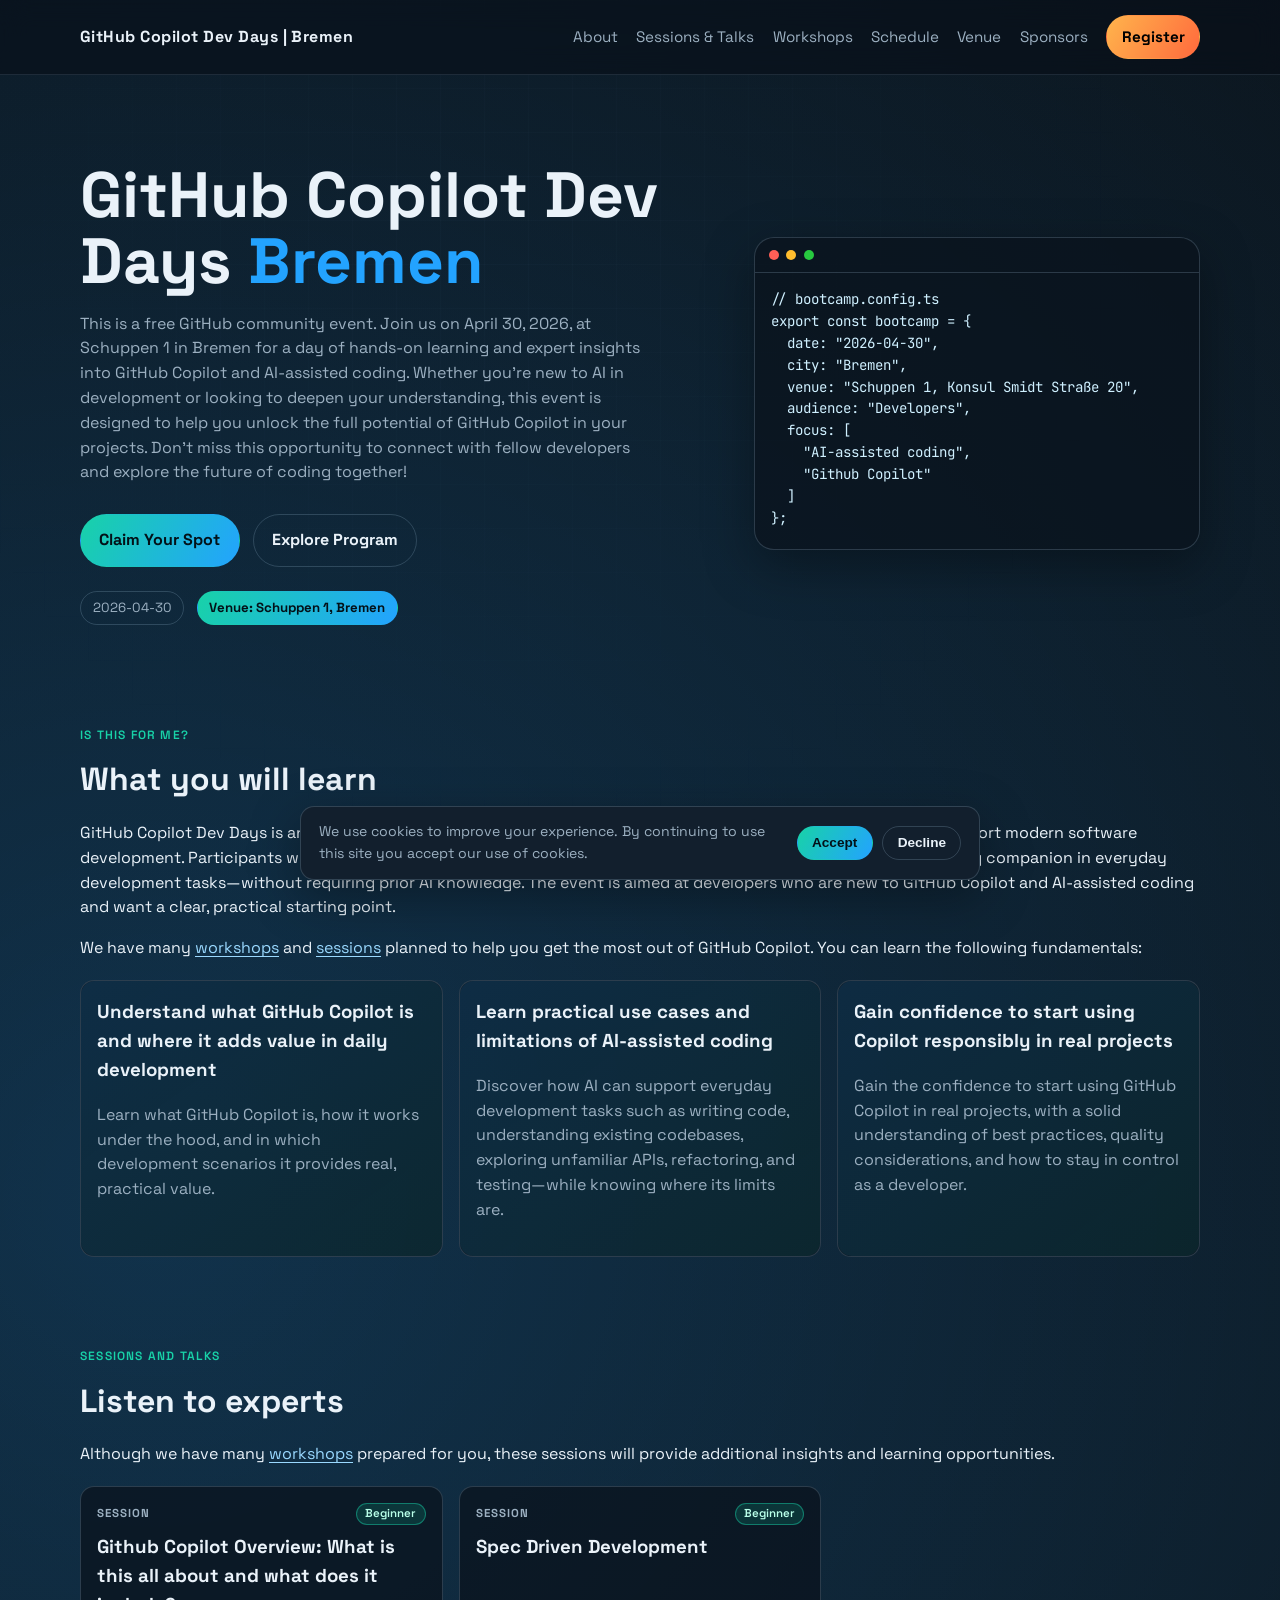
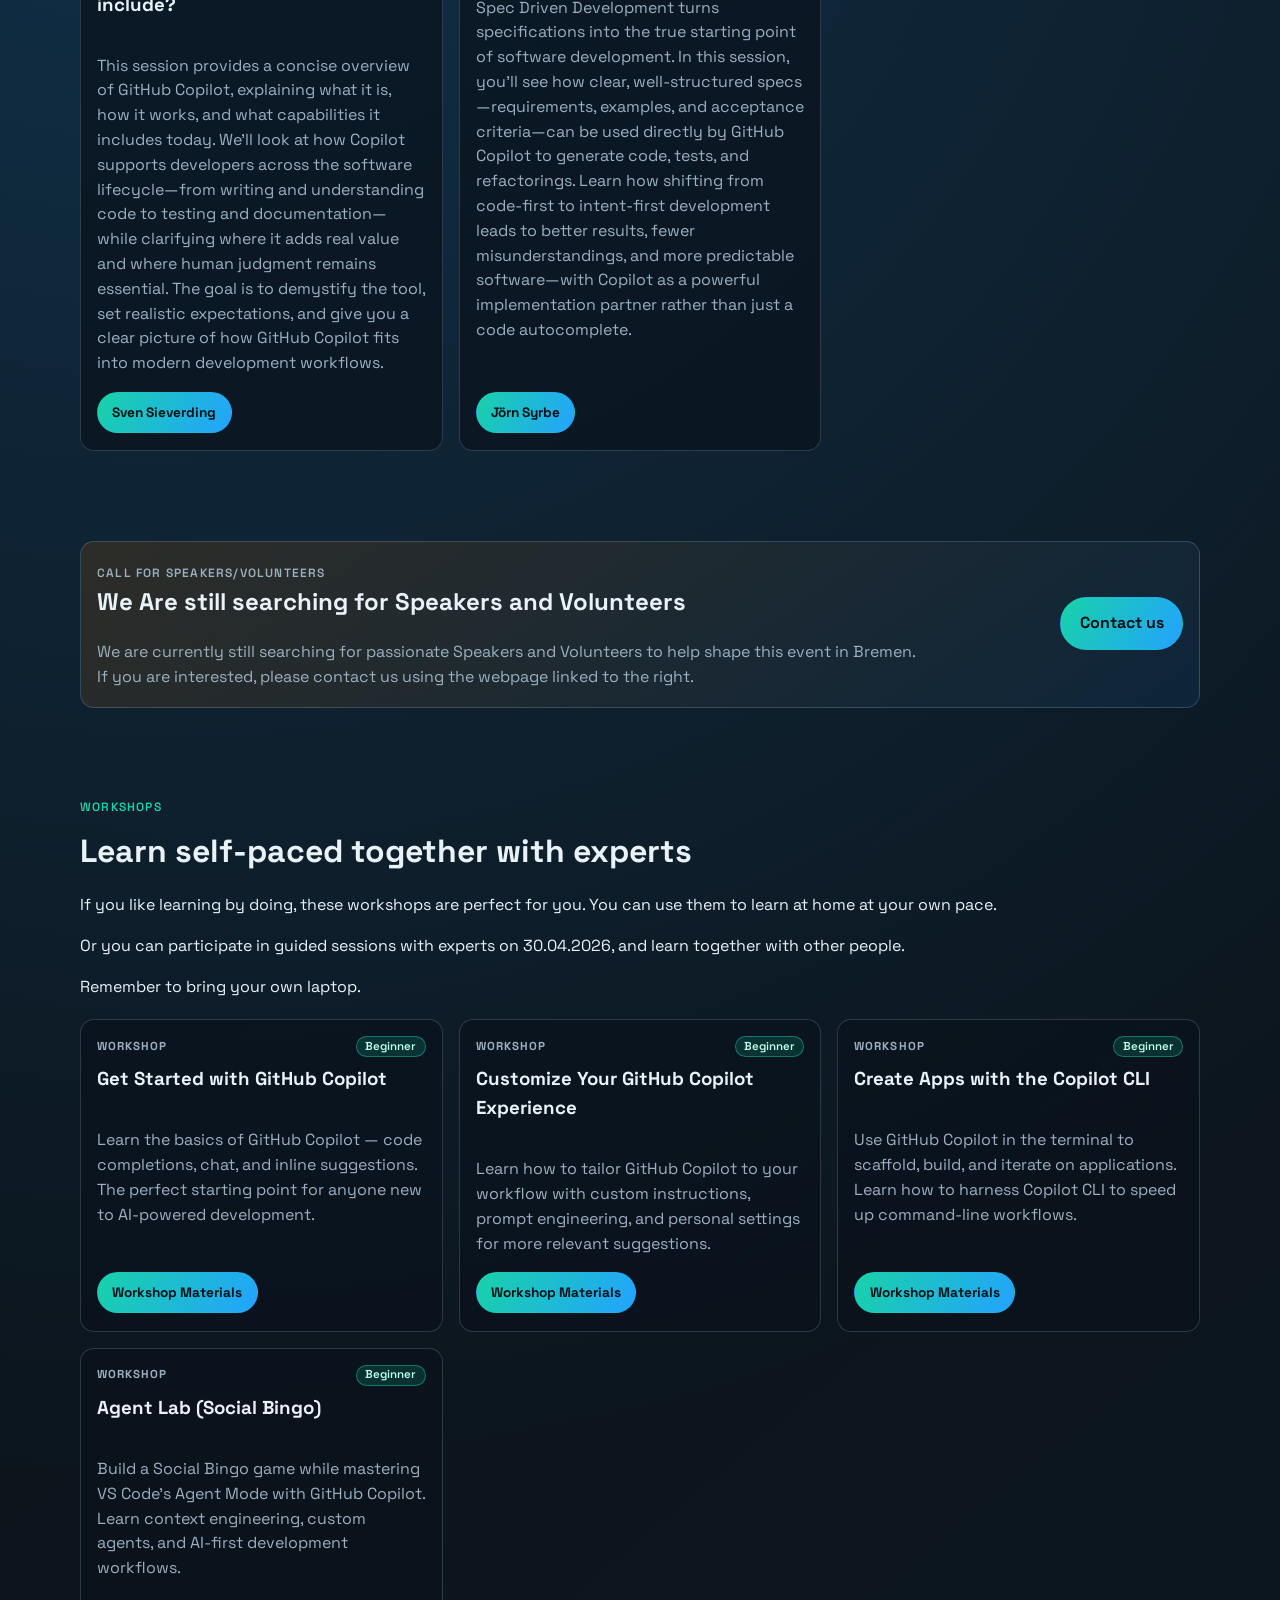
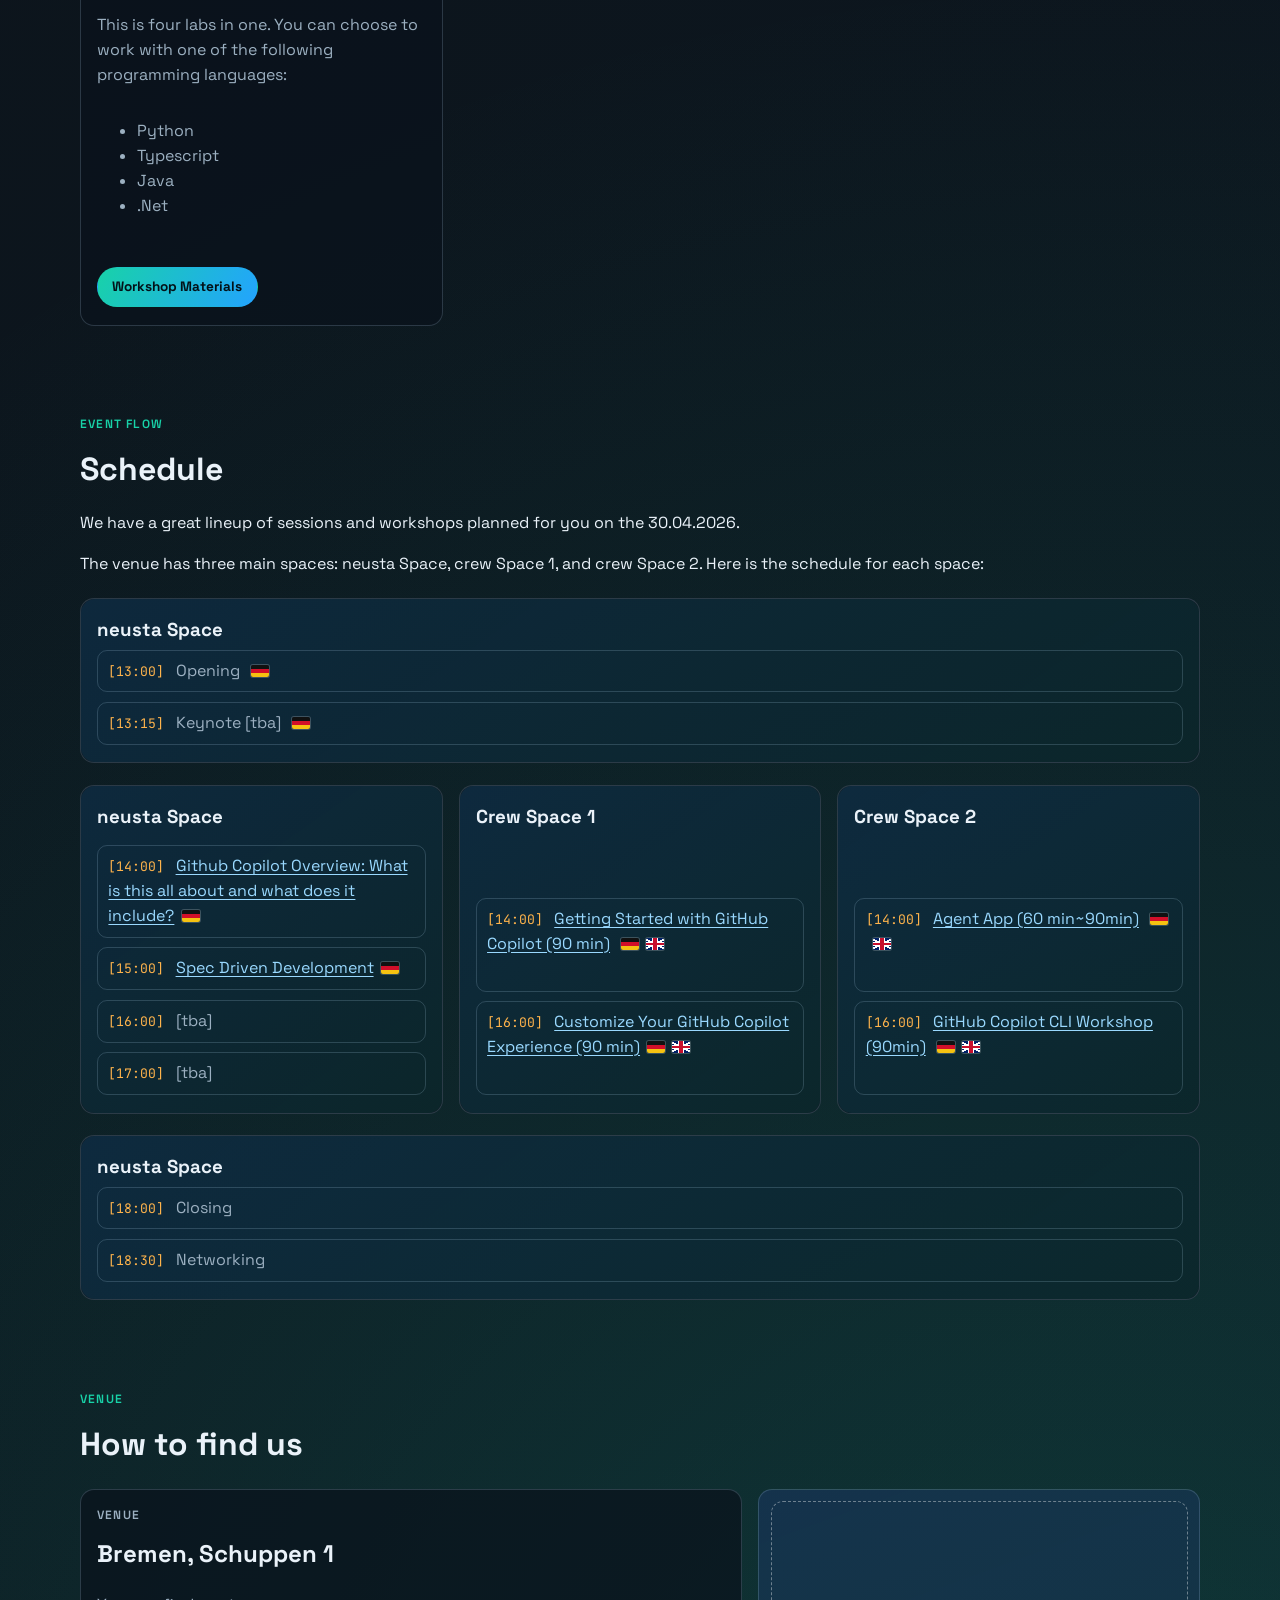
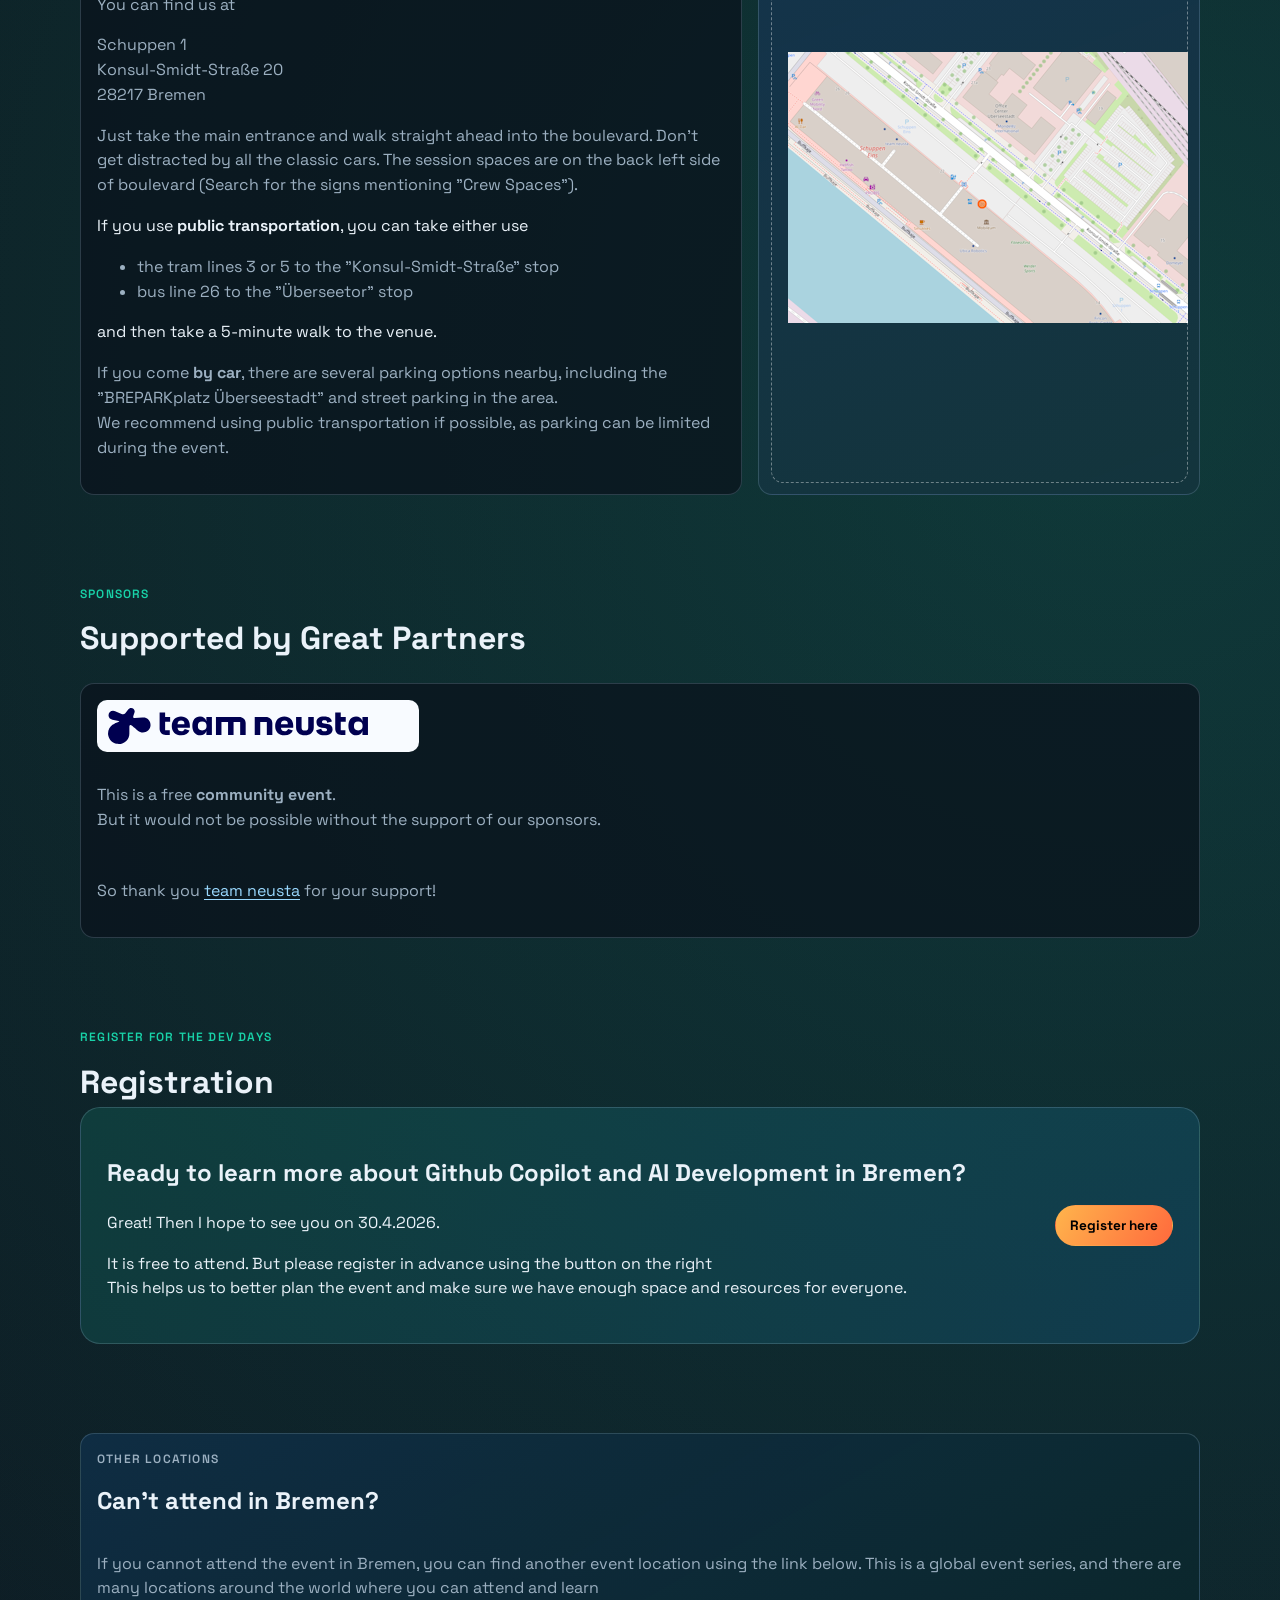
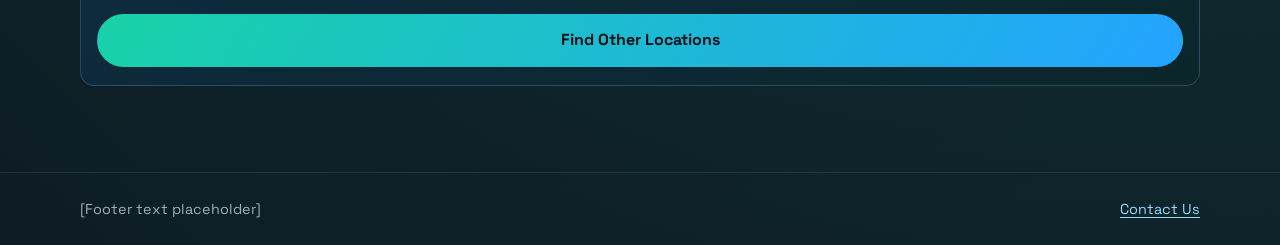
==== commit 9bb14b44: "fixed typo" ====
--- a/index.html
+++ b/index.html
@@ -109,7 +109,7 @@
                         <span class="session-pill">Beginner</span>
                     </div>
                     <h3>Github Copilot Overview: What is this all about and what does it include?</h3>
-                    <p>his session provides a concise overview of GitHub Copilot, explaining what it is, how it works, and what capabilities it includes today. We’ll look at how Copilot supports developers across the software lifecycle—from writing and understanding code to testing and documentation—while clarifying where it adds real value and where human judgment remains essential. The goal is to demystify the tool, set realistic expectations, and give you a clear picture of how GitHub Copilot fits into modern development workflows.</p>
+                    <p>This session provides a concise overview of GitHub Copilot, explaining what it is, how it works, and what capabilities it includes today. We’ll look at how Copilot supports developers across the software lifecycle—from writing and understanding code to testing and documentation—while clarifying where it adds real value and where human judgment remains essential. The goal is to demystify the tool, set realistic expectations, and give you a clear picture of how GitHub Copilot fits into modern development workflows.</p>
                     <a href="https://www.linkedin.com/in/sven-sieverding/" class="btn btn-small session-info">Sven
                         Sieverding</a>
                 </article>
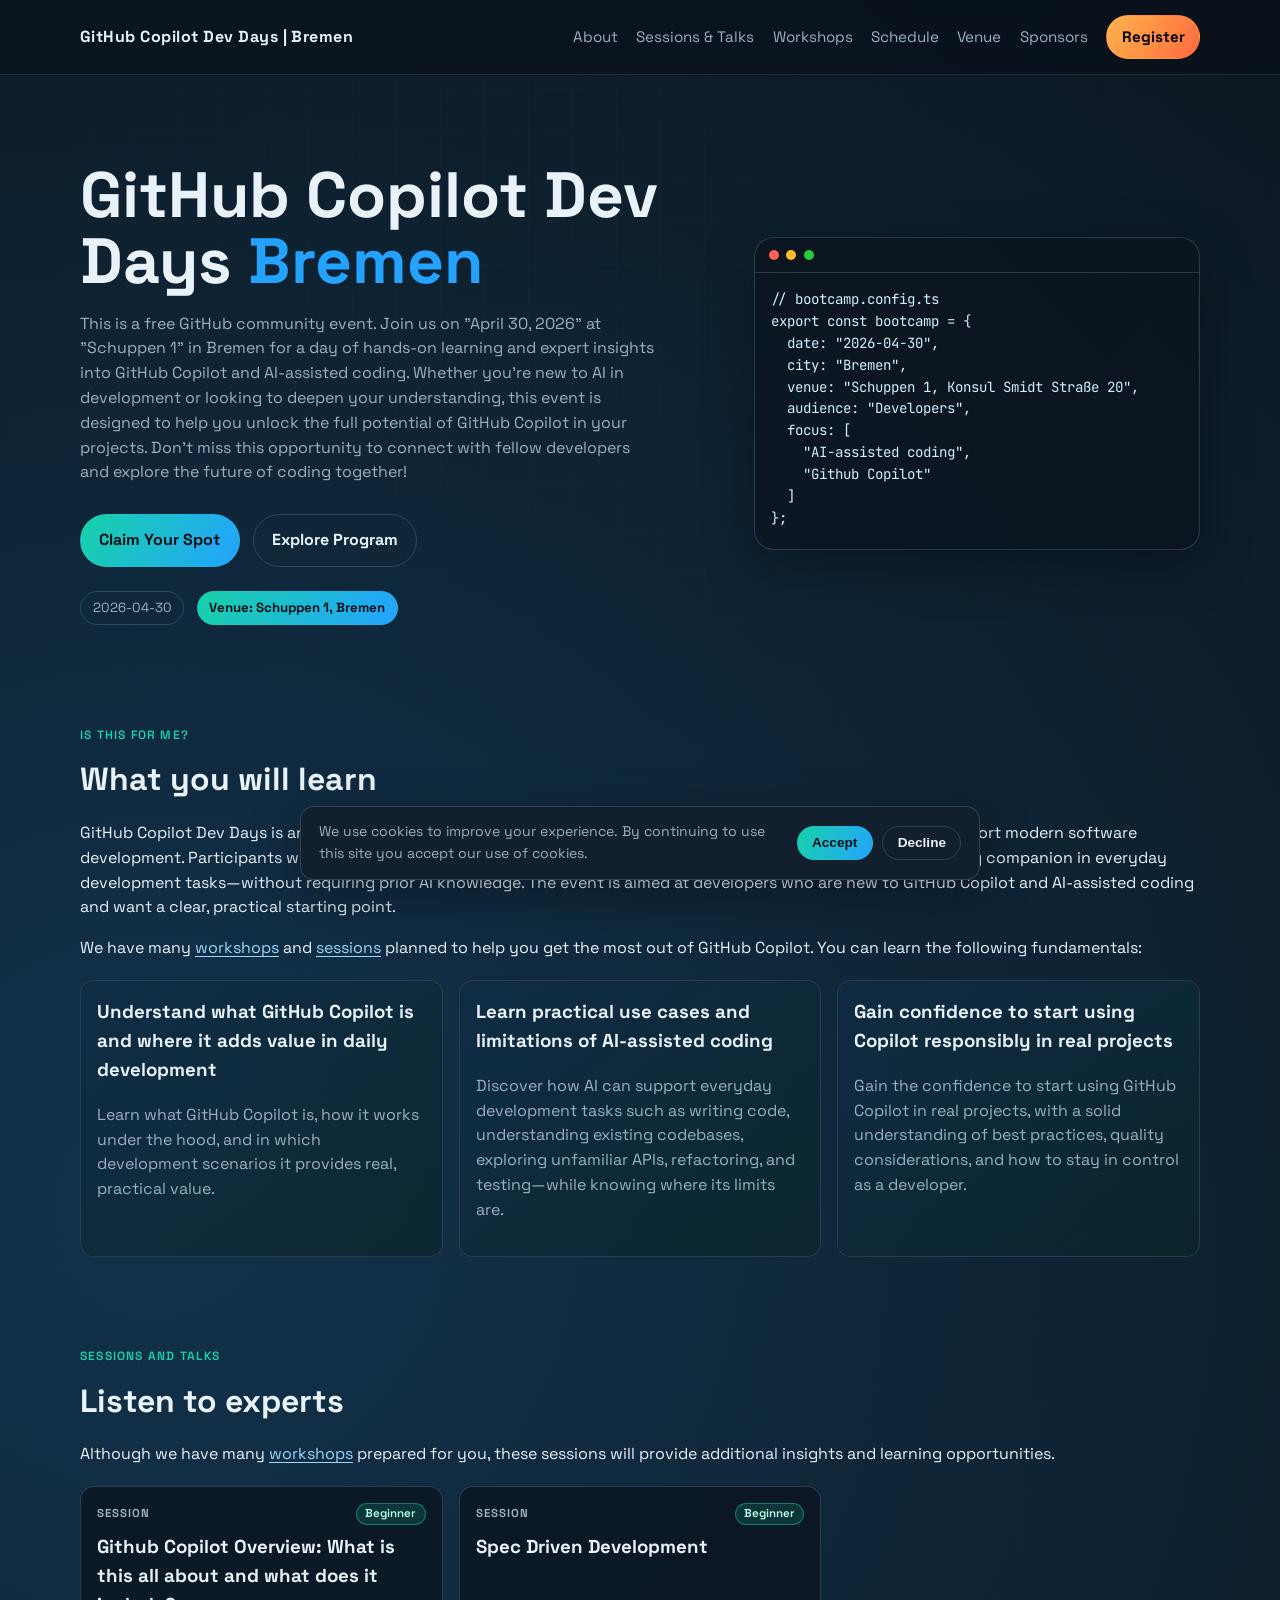
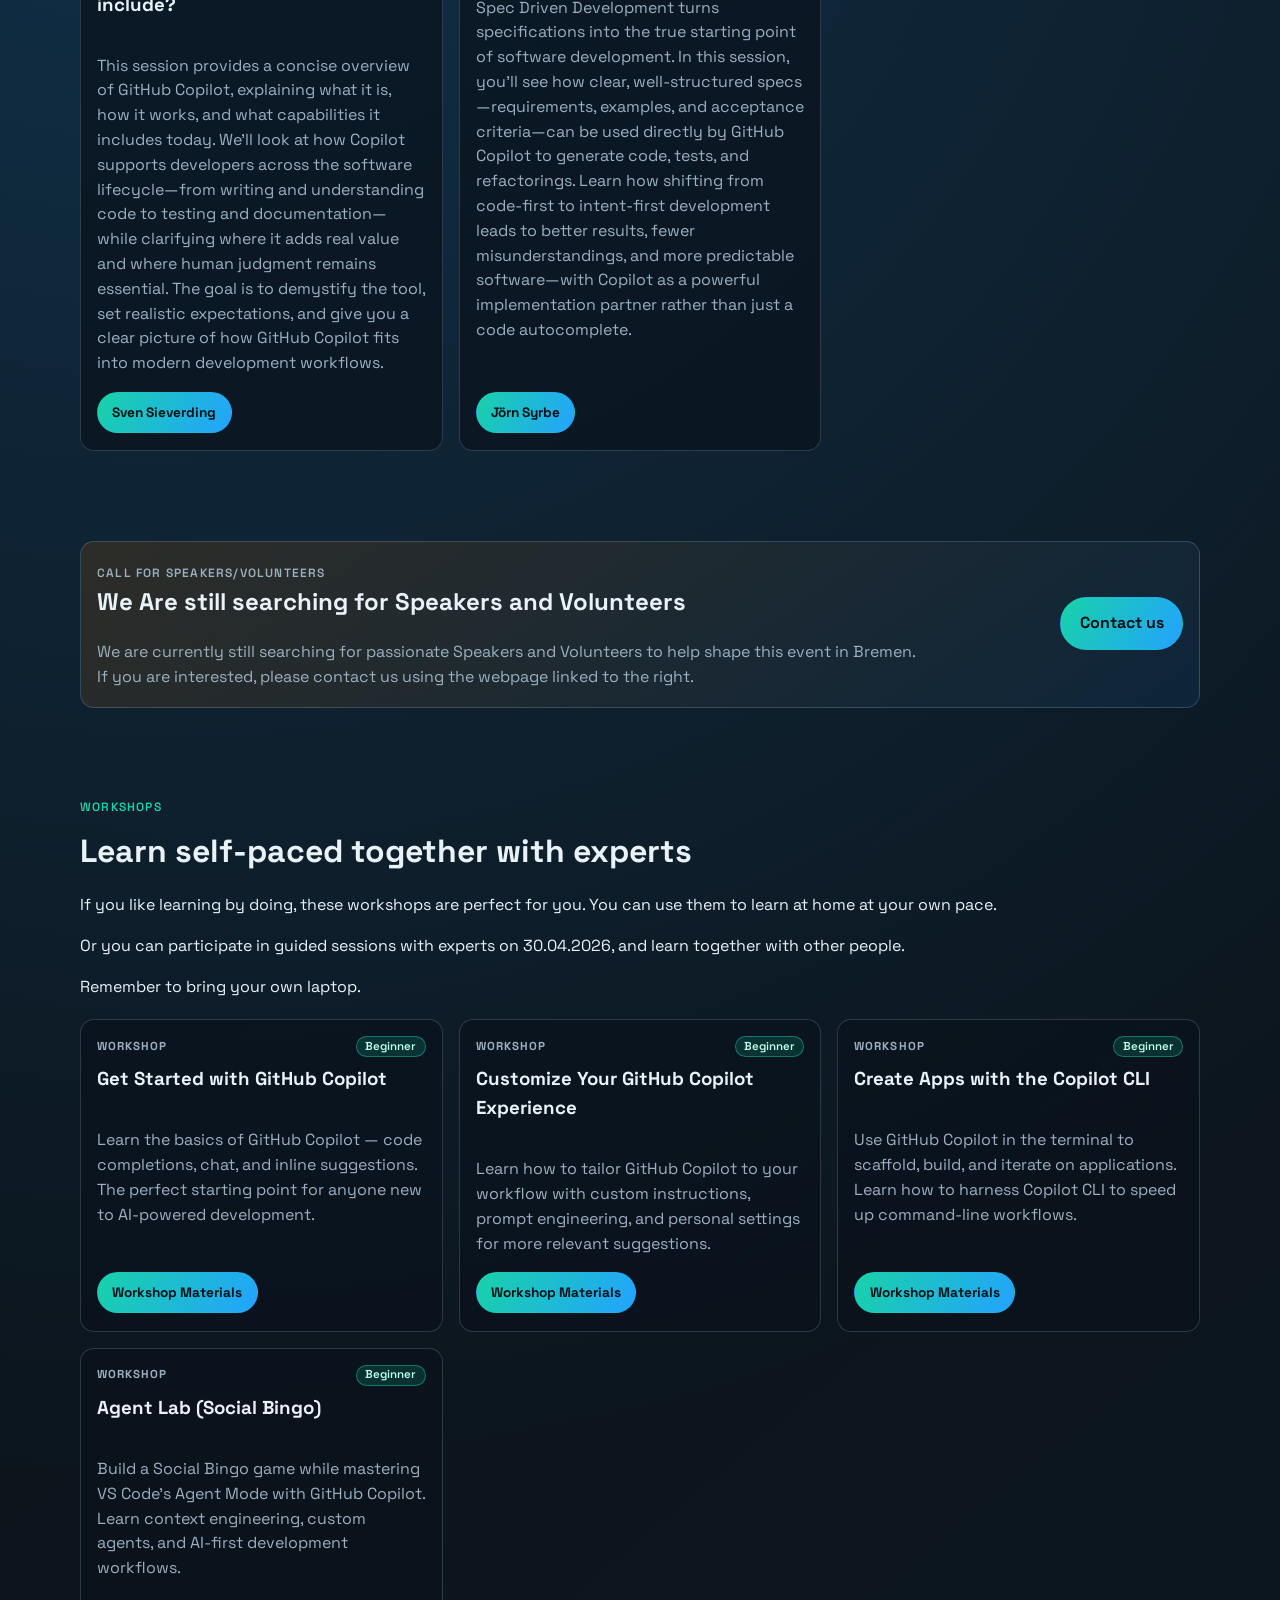
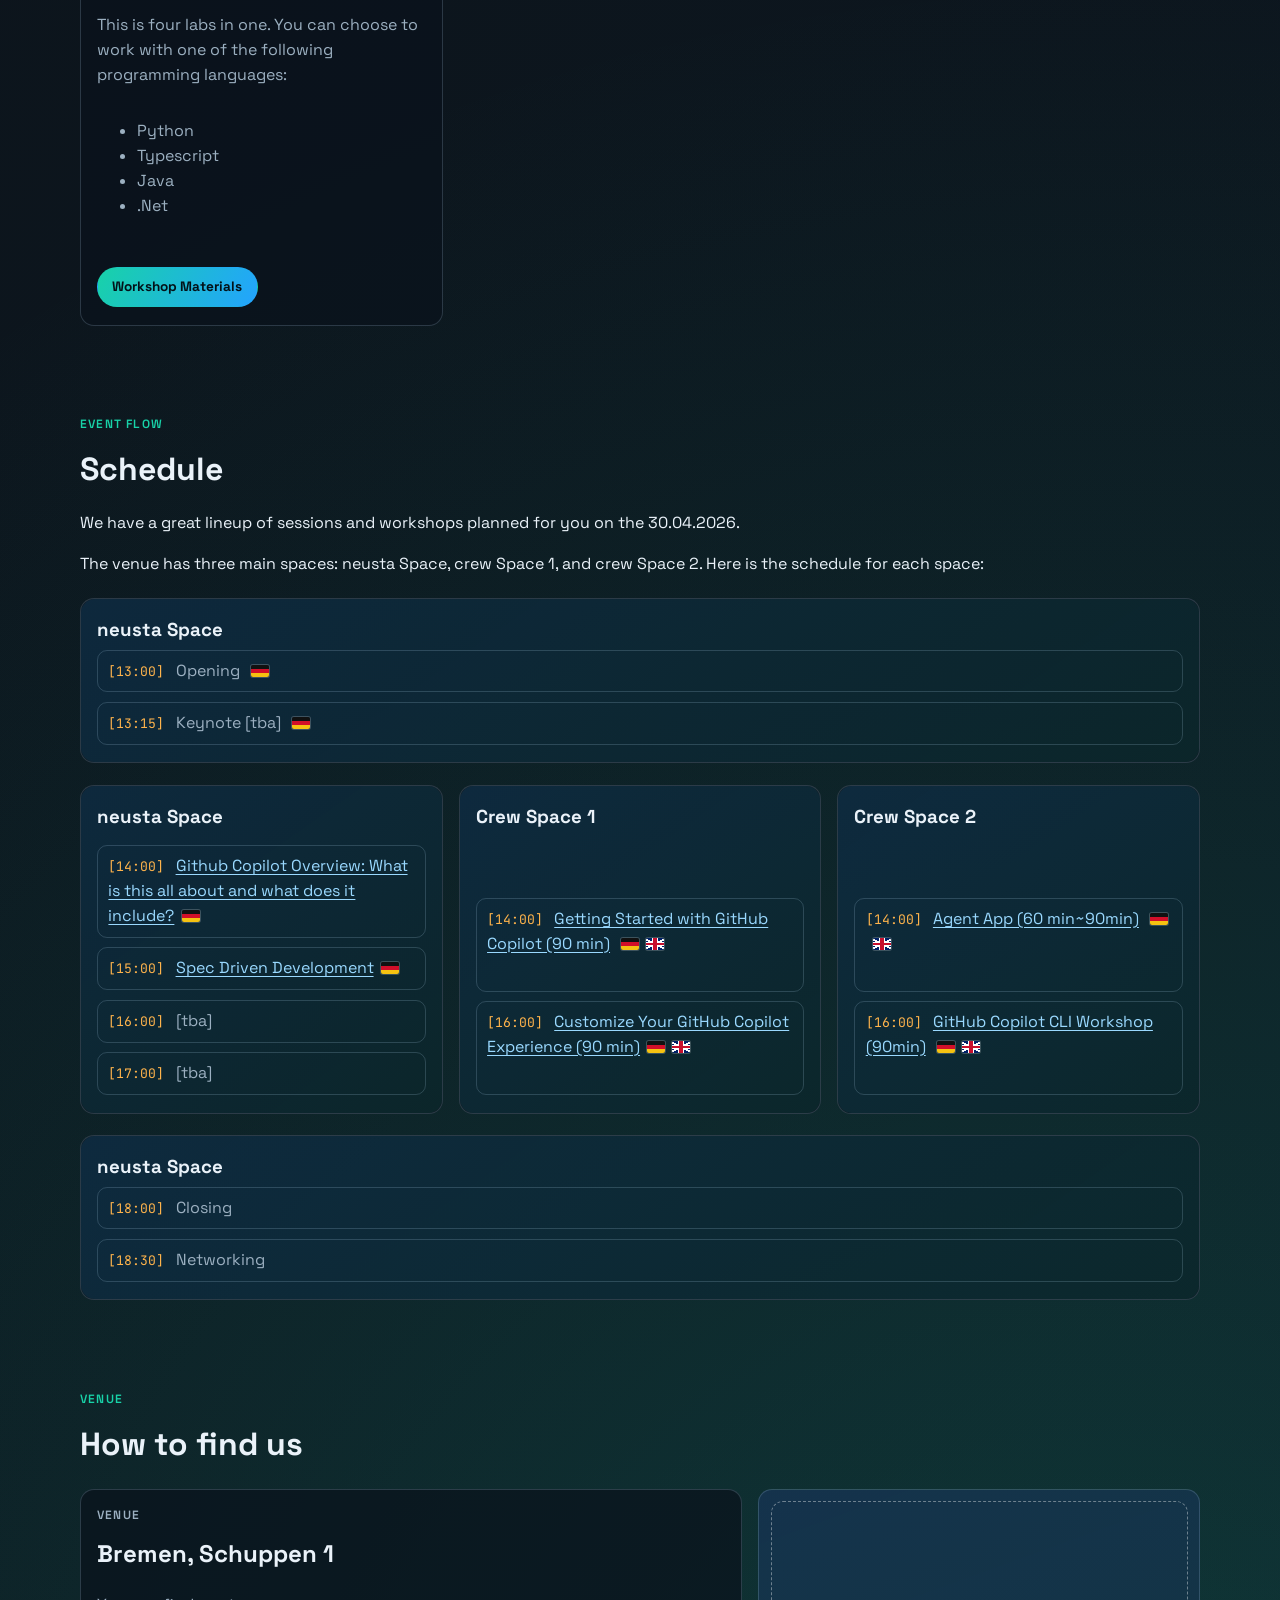
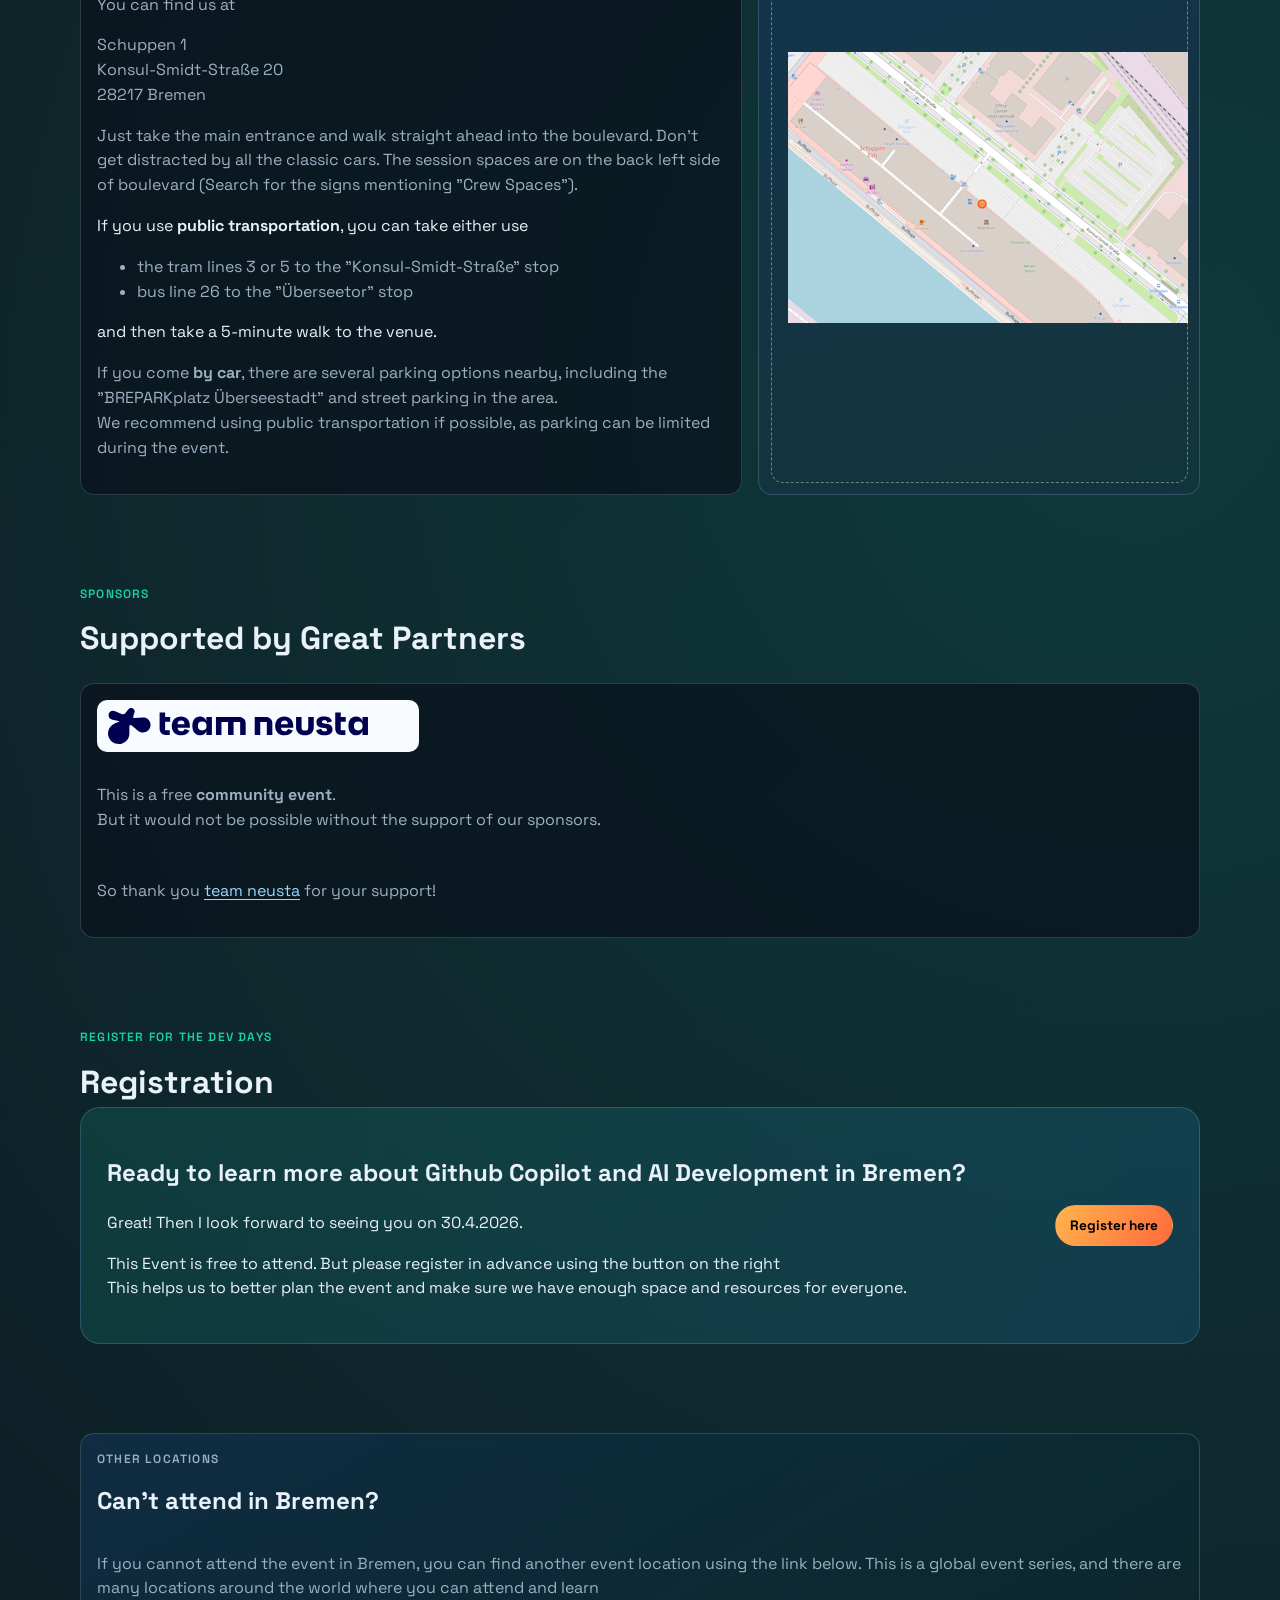
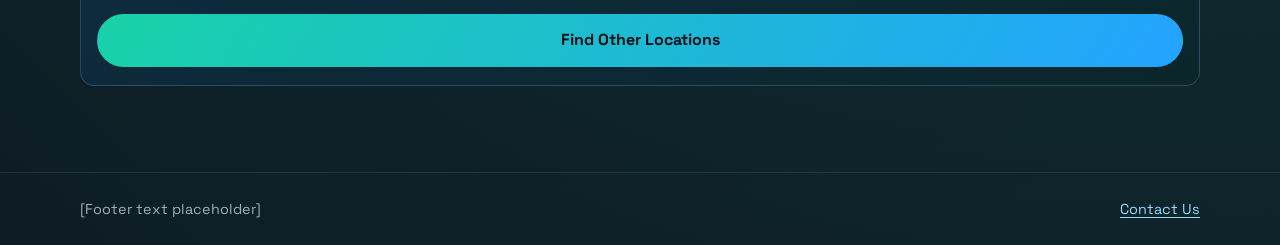
==== commit 115b2059: "Updated registration text" ====
--- a/index.html
+++ b/index.html
@@ -36,7 +36,7 @@
                     <span>Bremen</span>
                 </h1>
                 <p class="lead">
-                   This is a free GitHub community event. Join us on April 30, 2026, at Schuppen 1 in Bremen for a day of hands-on learning and expert insights into GitHub Copilot and AI-assisted coding. Whether you're new to AI in development or looking to deepen your understanding, this event is designed to help you unlock the full potential of GitHub Copilot in your projects. Don't miss this opportunity to connect with fellow developers and explore the future of coding together!
+                   This is a free GitHub community event. Join us on "April 30, 2026" at "Schuppen 1" in Bremen for a day of hands-on learning and expert insights into GitHub Copilot and AI-assisted coding. Whether you're new to AI in development or looking to deepen your understanding, this event is designed to help you unlock the full potential of GitHub Copilot in your projects. Don't miss this opportunity to connect with fellow developers and explore the future of coding together!
                 </p>
                 <div class="hero-actions">
                     <a href="#register" class="btn">Claim Your Spot</a>
@@ -341,8 +341,8 @@
             <div class="register-wrap">
                 <div>
                     <h2>Ready to learn more about Github Copilot and AI Development in Bremen?</h2>
-                    <p>Great! Then I hope to see you on 30.4.2026.</p>
-                    <p>It is free to attend. But please register in advance using the button on the right<br />
+                    <p>Great! Then I look forward to seeing you on 30.4.2026.</p>
+                    <p>This Event is free to attend. But please register in advance using the button on the right<br />
                         This helps us to better plan the event and make sure we have enough space and resources for
                         everyone.
                     </p>
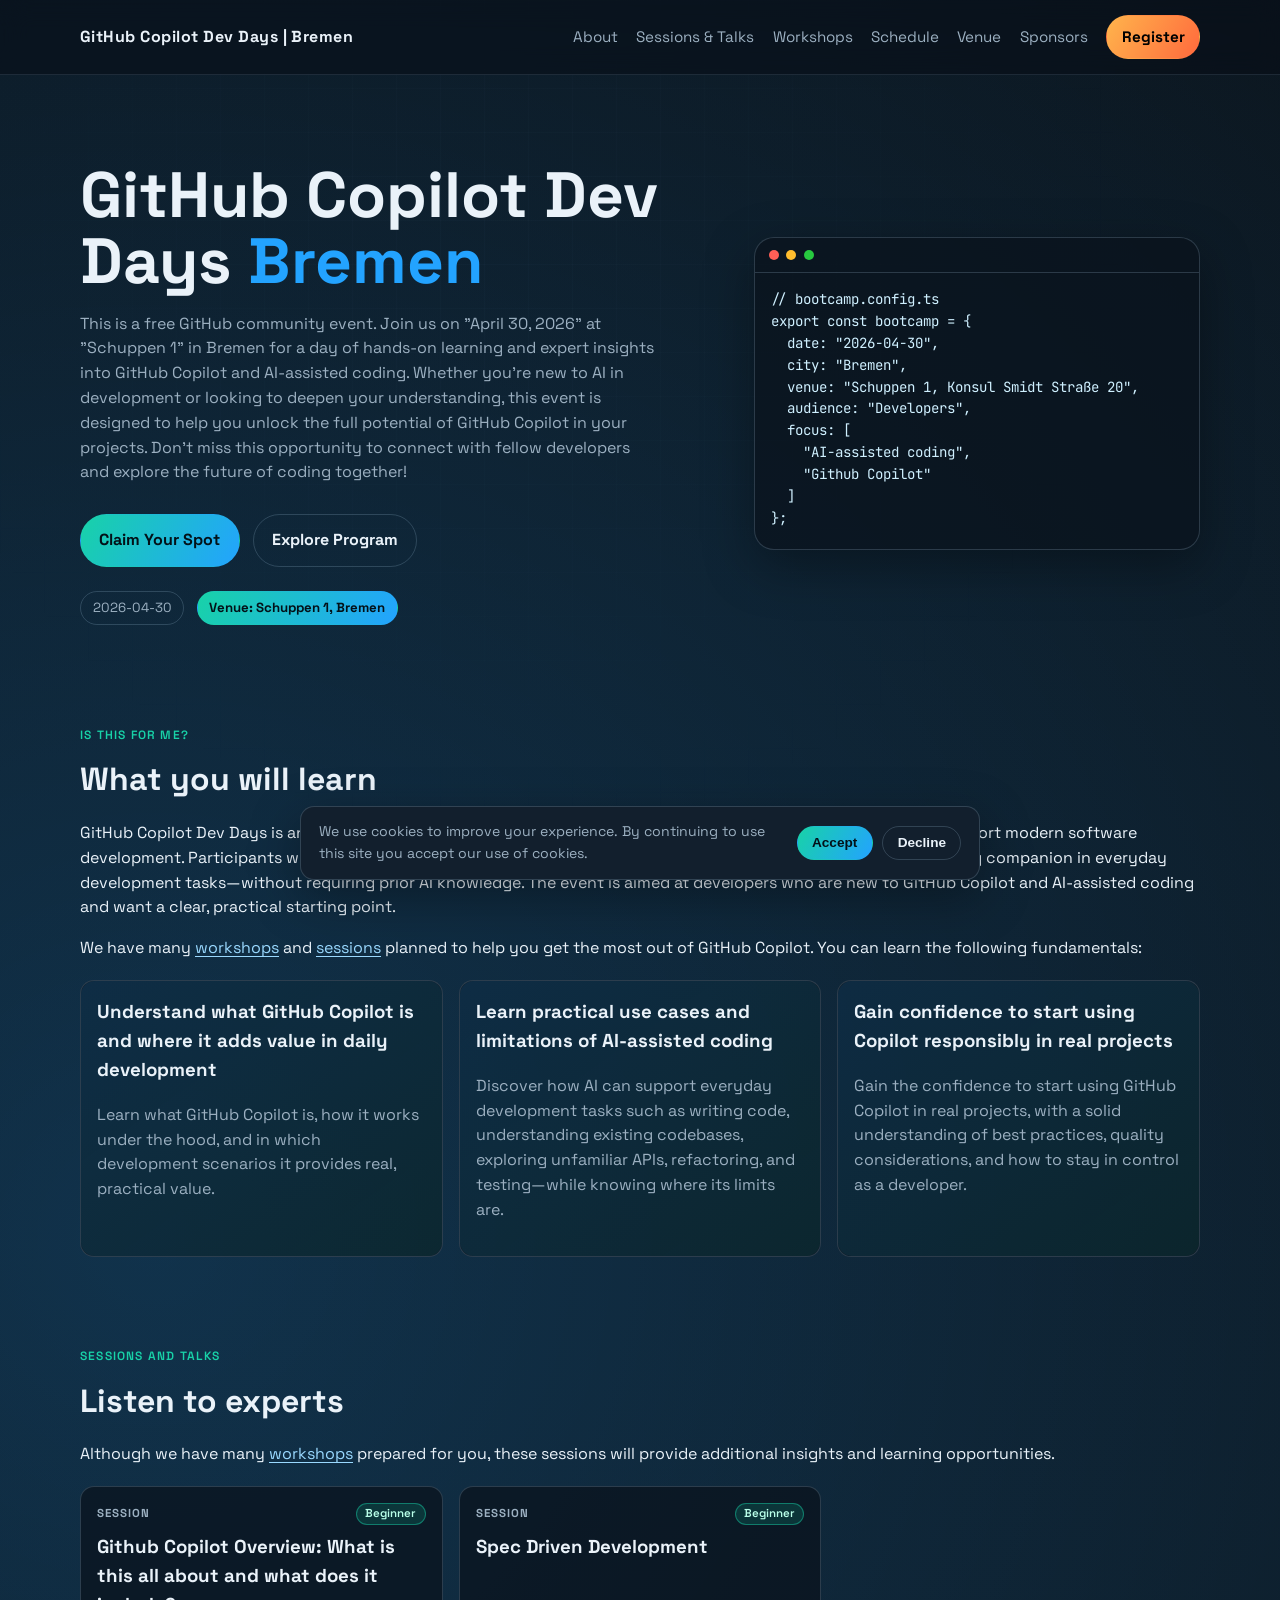
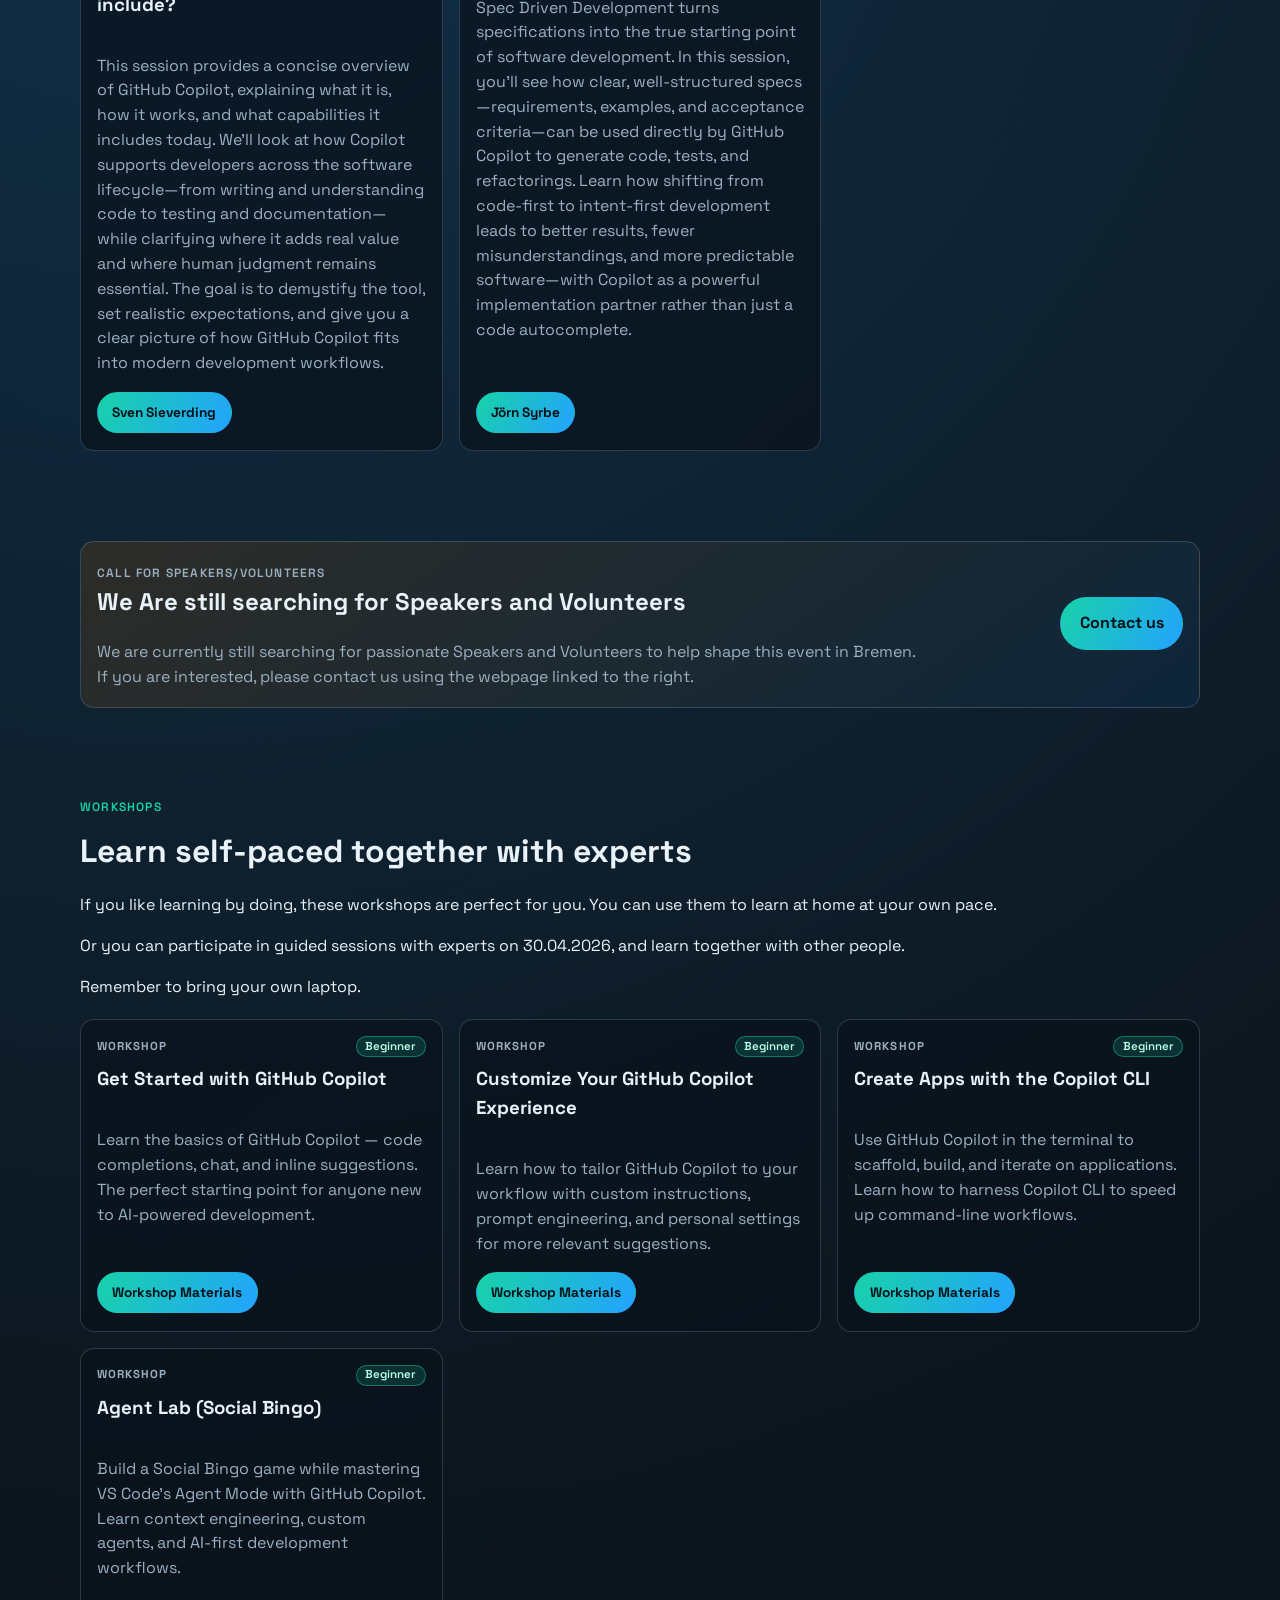
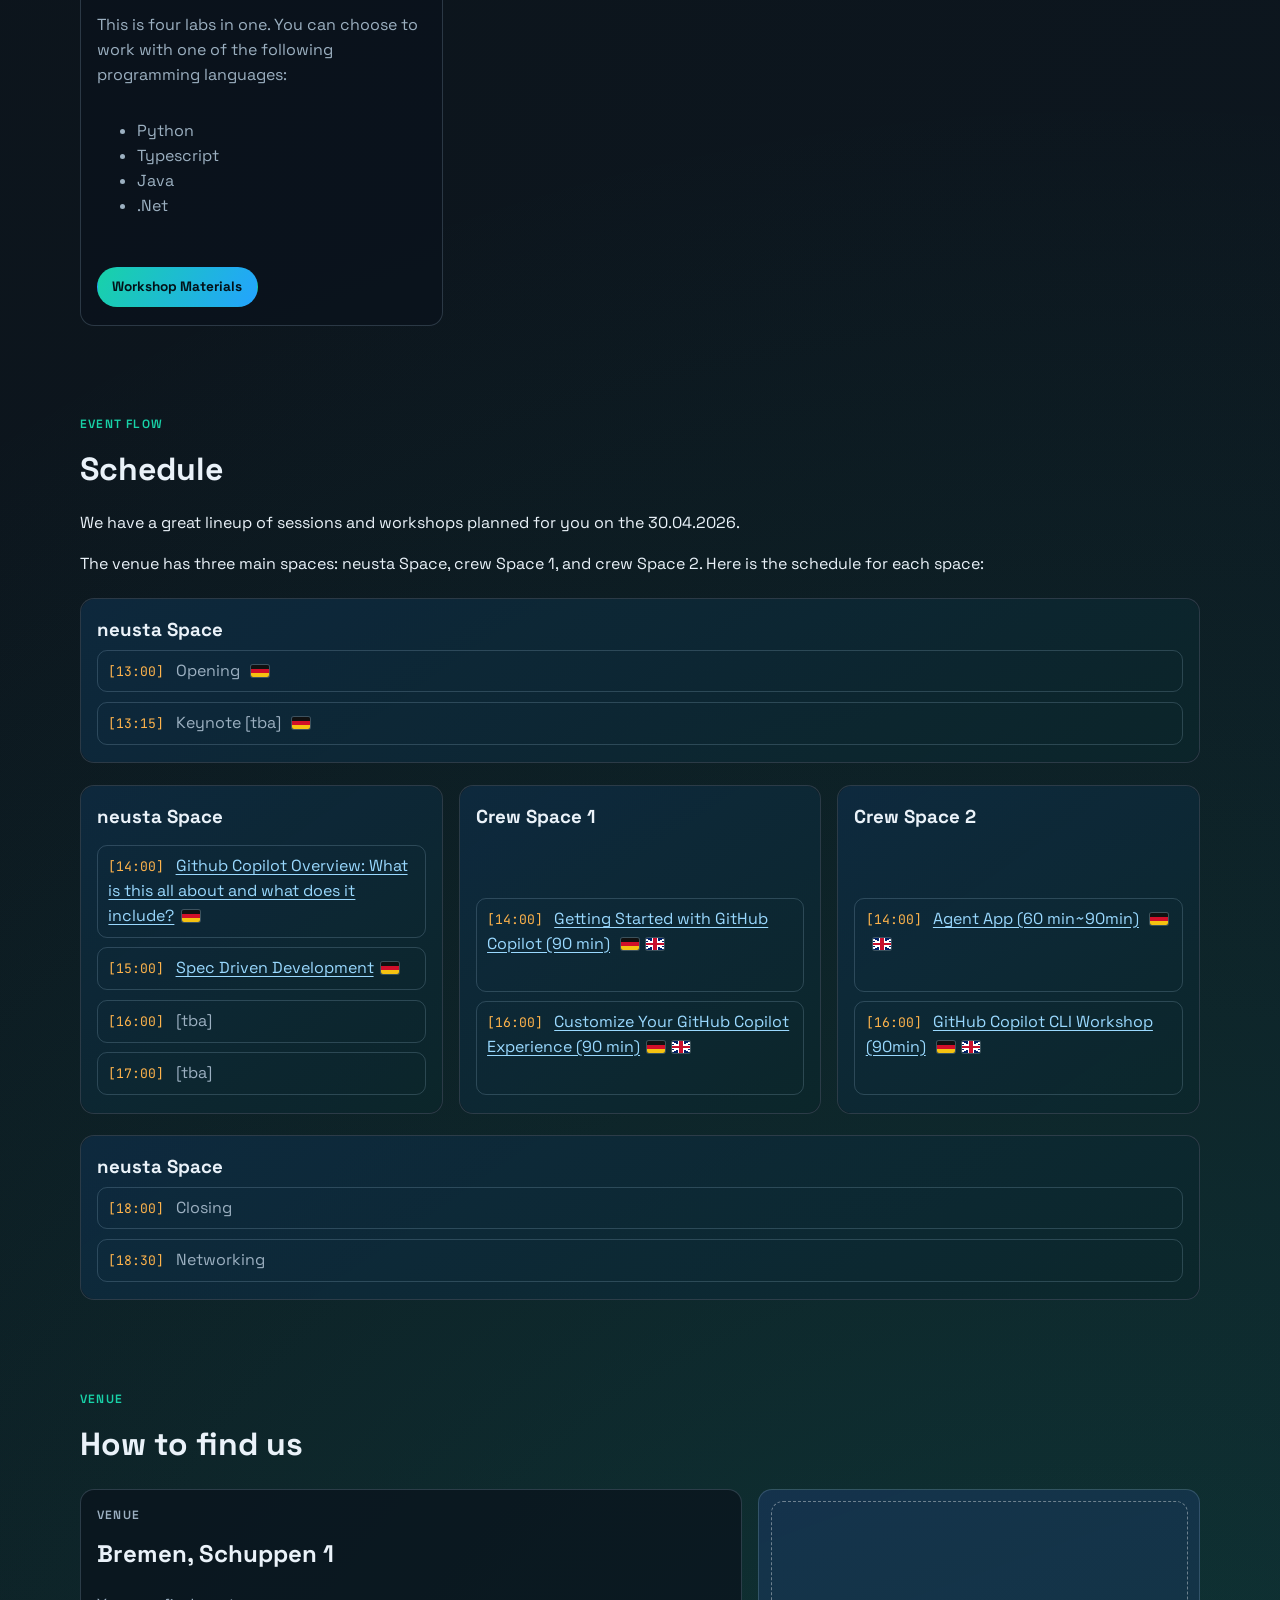
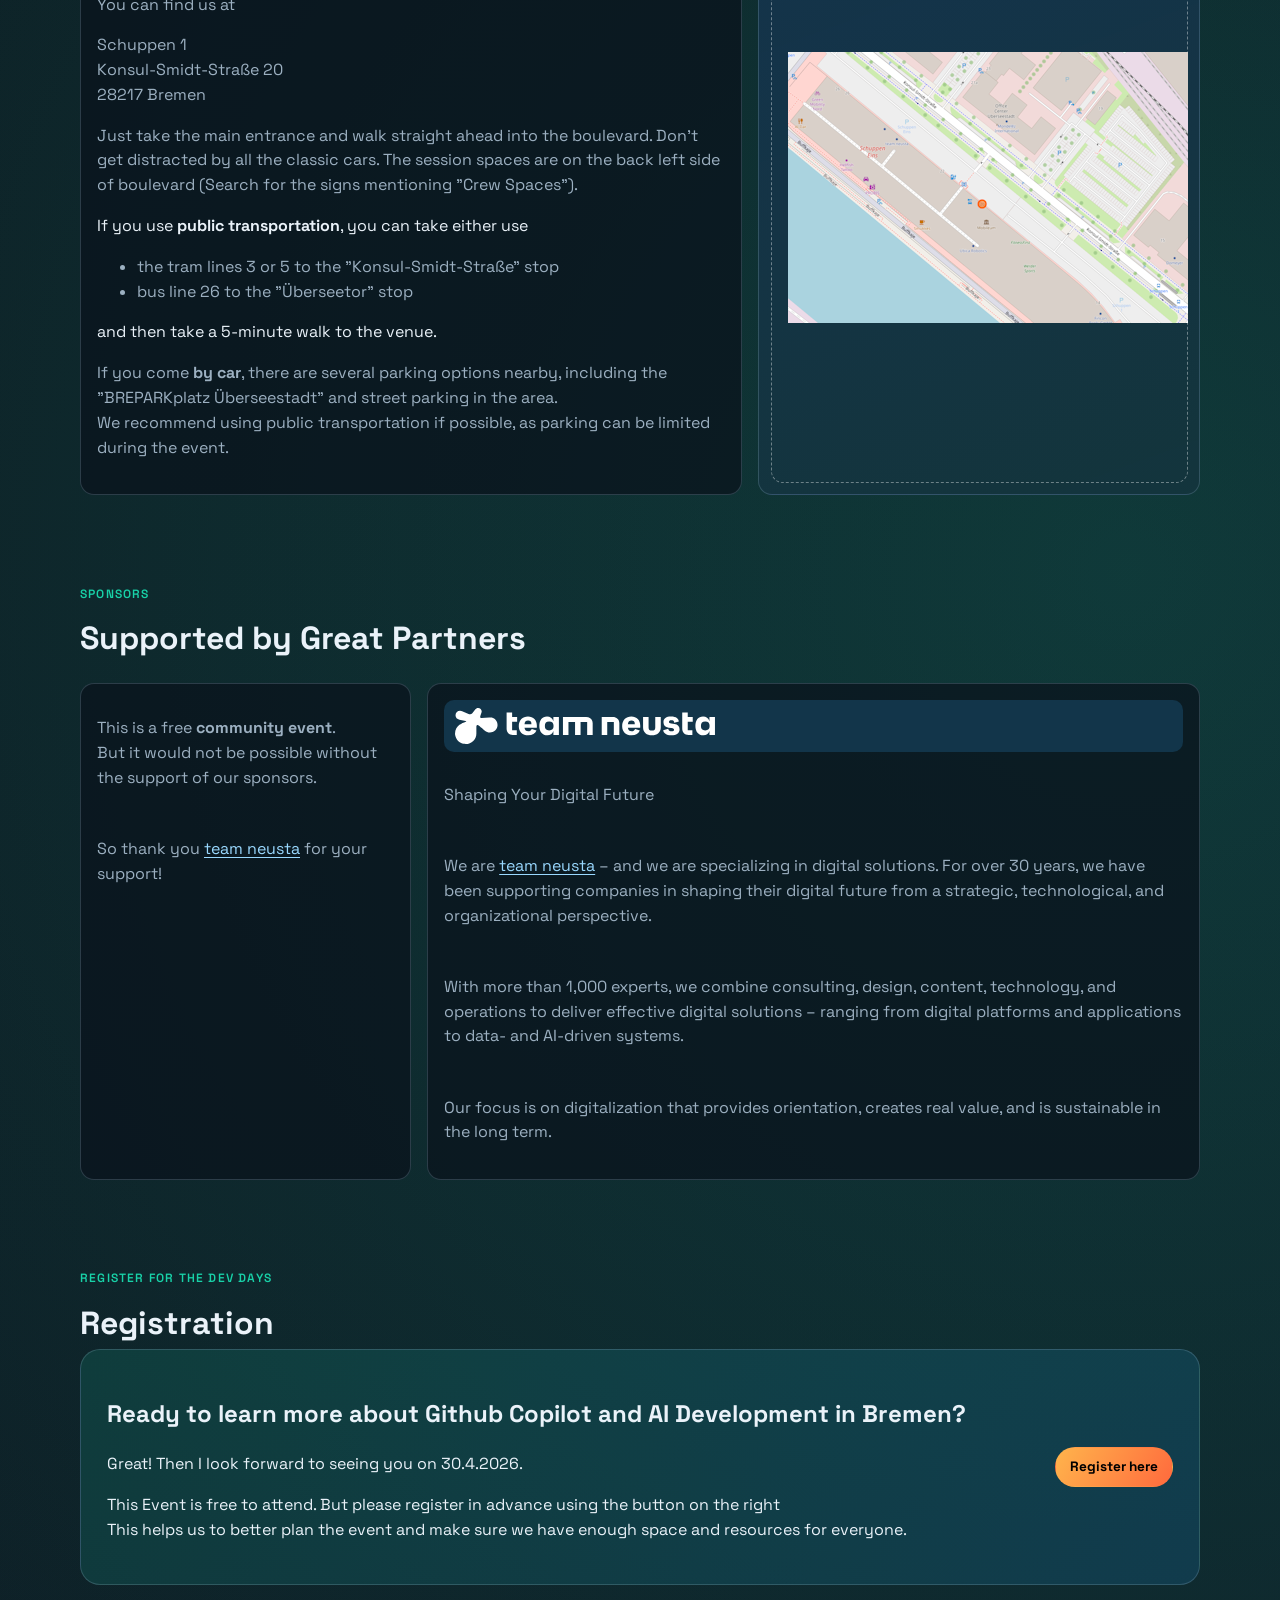
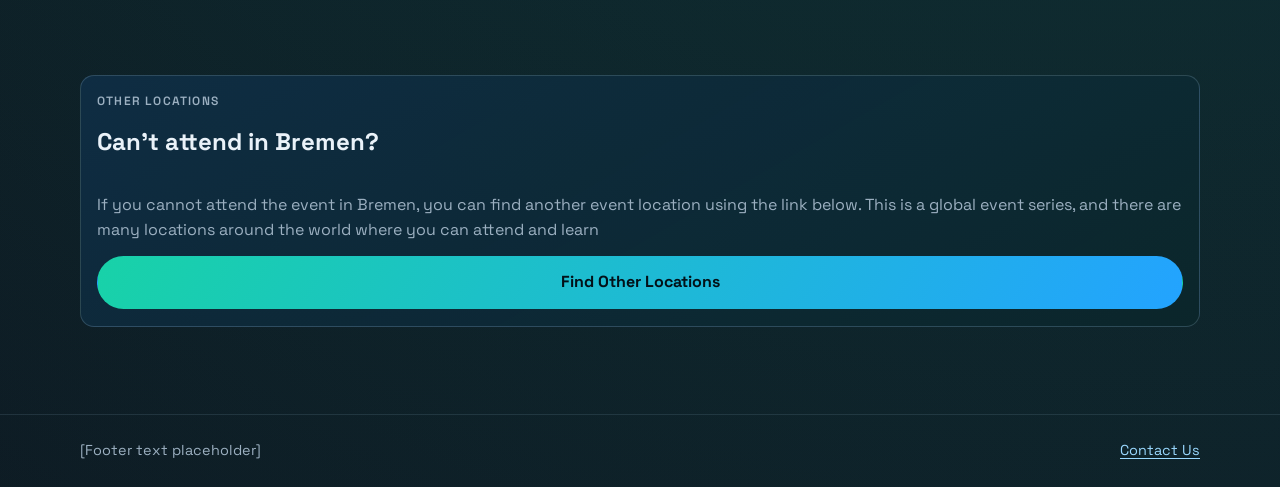
==== commit a644b16f: "updated neusta sponsor section" ====
--- a/index.html
+++ b/index.html
@@ -321,14 +321,21 @@
                 <h2>Supported by Great Partners</h2>
             </div>
             <div class="sponsor-grid">
-                <article class="card sponsor-card" aria-label="team neusta Sponsor">
-                    <div class="sponsor-logo" role="img" aria-label="team neusta logo">
-                        <img src="teamneusta.svg" alt="team neusta logo" />
-                    </div>
+                <article class="card sponsor-card" aria-label="Sponsor Information">                  
                     <p>This is a free <b>community event</b>.<br /> But it would not be possible without the support of
                         our sponsors.</p>
                     <p>So thank you <a href="https://www.team-neusta.de/" target="_blank" rel="noopener noreferrer">team
                             neusta</a> for your support!</p>
+                </article>
+                <article class="card sponsor-card" aria-label="GitHub Sponsor">
+                    <div class="sponsor-logo" role="img" aria-label="GitHub logo">
+                        <img src="team_neusta-Logo_2025_einzeilig_negativ_RGB.svg" alt="team neusta logo" />
+                    </div>
+                   <p>Shaping Your Digital Future</p>
+<p>We are <a href="https://www.team-neusta.de/" target="_blank" rel="noopener noreferrer">team
+                            neusta</a> – and we are specializing in digital solutions. For over 30 years, we have been supporting companies in shaping their digital future from a strategic, technological, and organizational perspective.</p>
+<p>With more than 1,000 experts, we combine consulting, design, content, technology, and operations to deliver effective digital solutions – ranging from digital platforms and applications to data- and AI-driven systems.</p>
+<p>Our focus is on digitalization that provides orientation, creates real value, and is sustainable in the long term.</p>
                 </article>
             </div>
         </section>
--- a/styles.css
+++ b/styles.css
@@ -578,12 +578,16 @@
 
 .sponsor-grid {
   margin-top: 1.2rem;
+  display: grid;
+  grid-template-columns: 3fr 7fr;
+  gap: 1rem;
 }
 
 .sponsor-card {
   display: grid;
   gap: 0.9rem;
-  align-items: center;
+  align-items: start;
+  align-content: start;
 }
 
 .sponsor-logo {
@@ -591,7 +595,7 @@
   align-items: center;
   width: fit-content;
   max-width: 100%;
-  background: #f8fbff;
+  background: #12354a;
   border-radius: 10px;
   padding: 0.5rem 0.7rem;
 }
@@ -697,7 +701,8 @@
   .cards-3,
   .cards-2,
   .venue-grid,
-  .parallel-schedule {
+  .parallel-schedule,
+  .sponsor-grid {
     grid-template-columns: 1fr;
   }
 
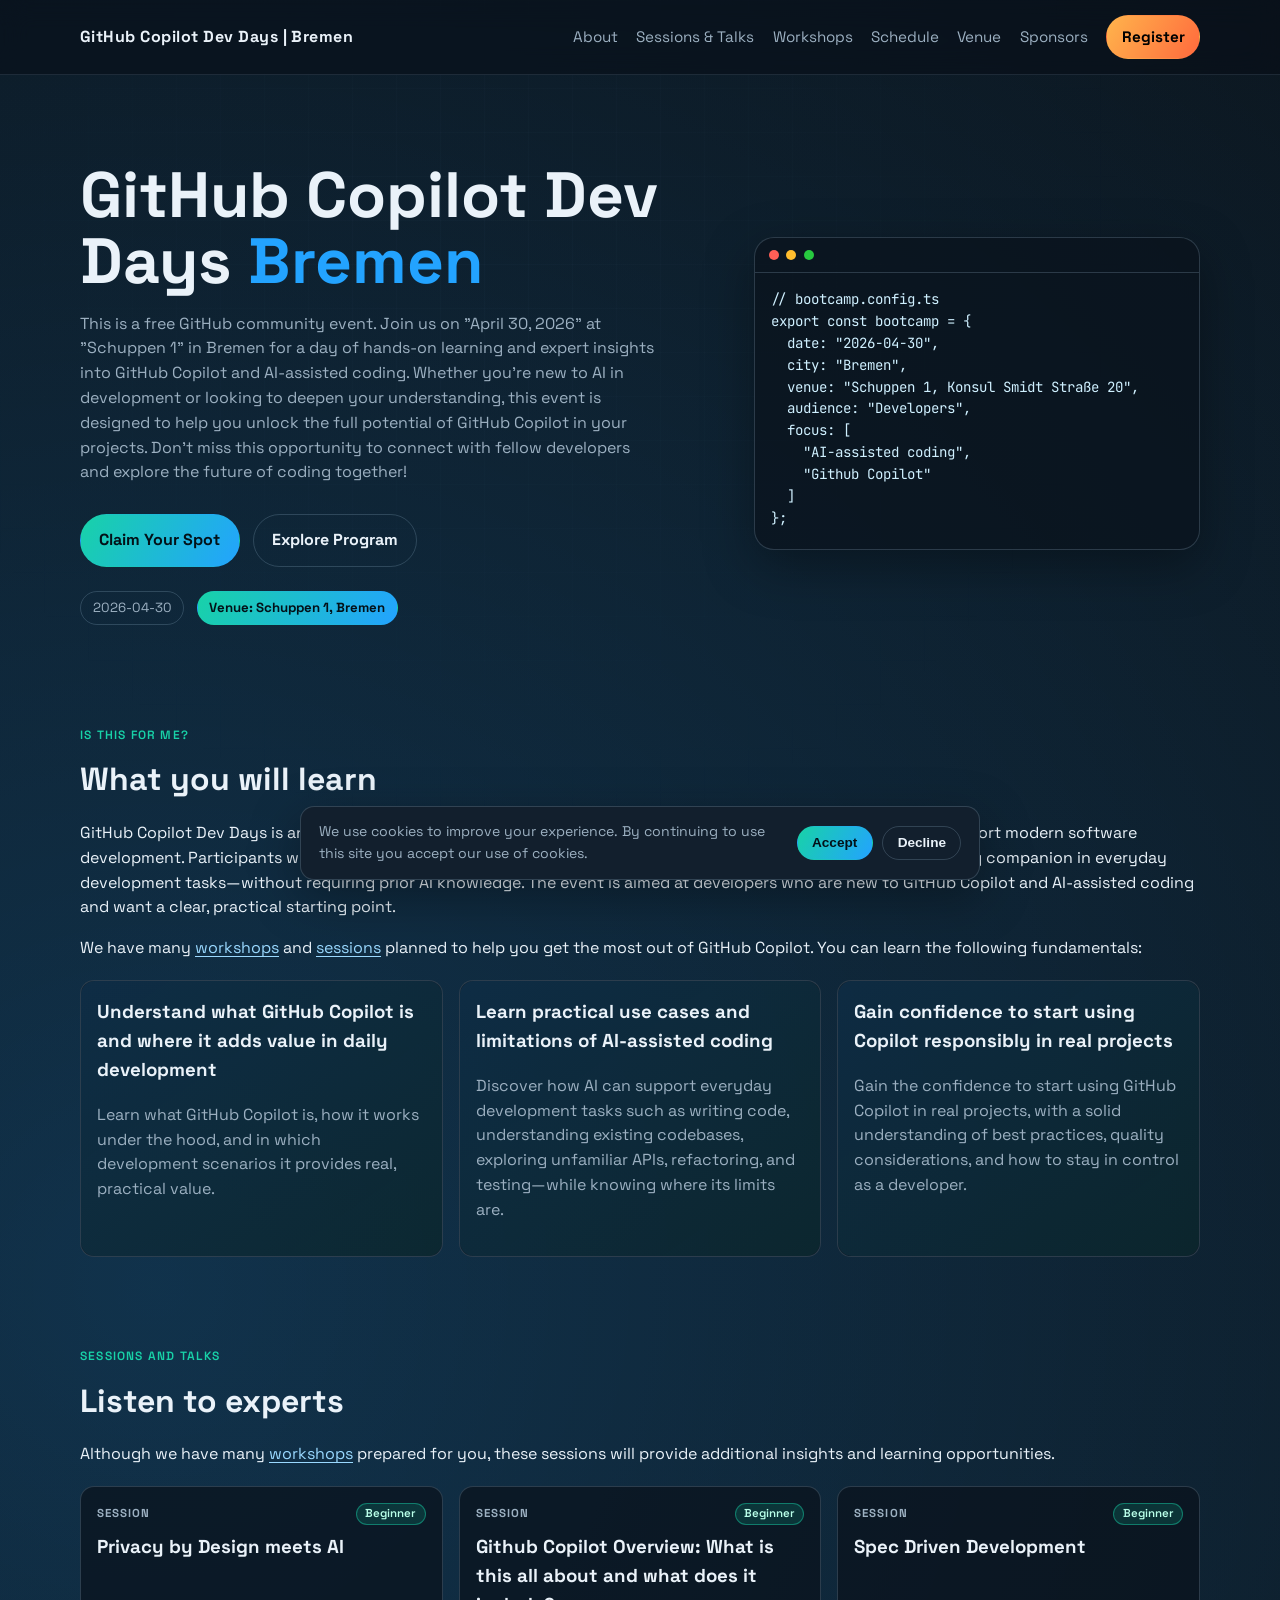
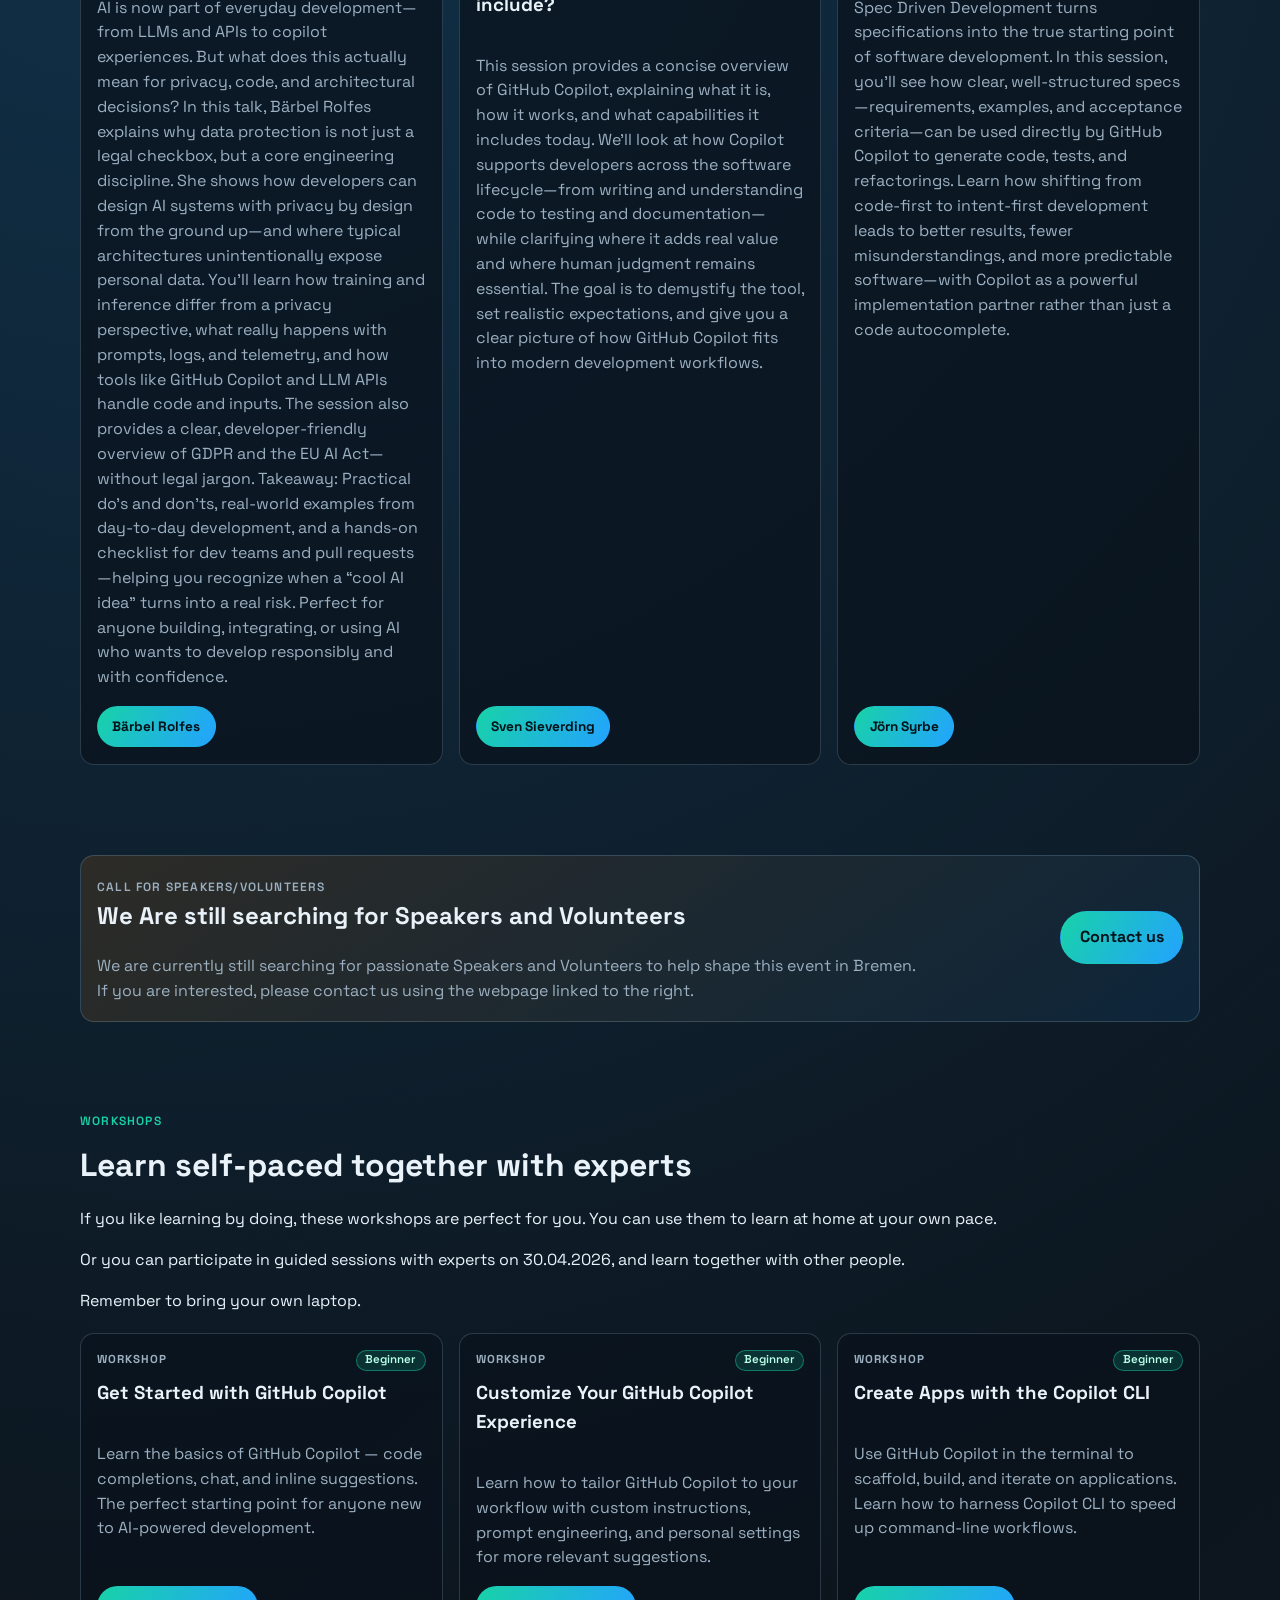
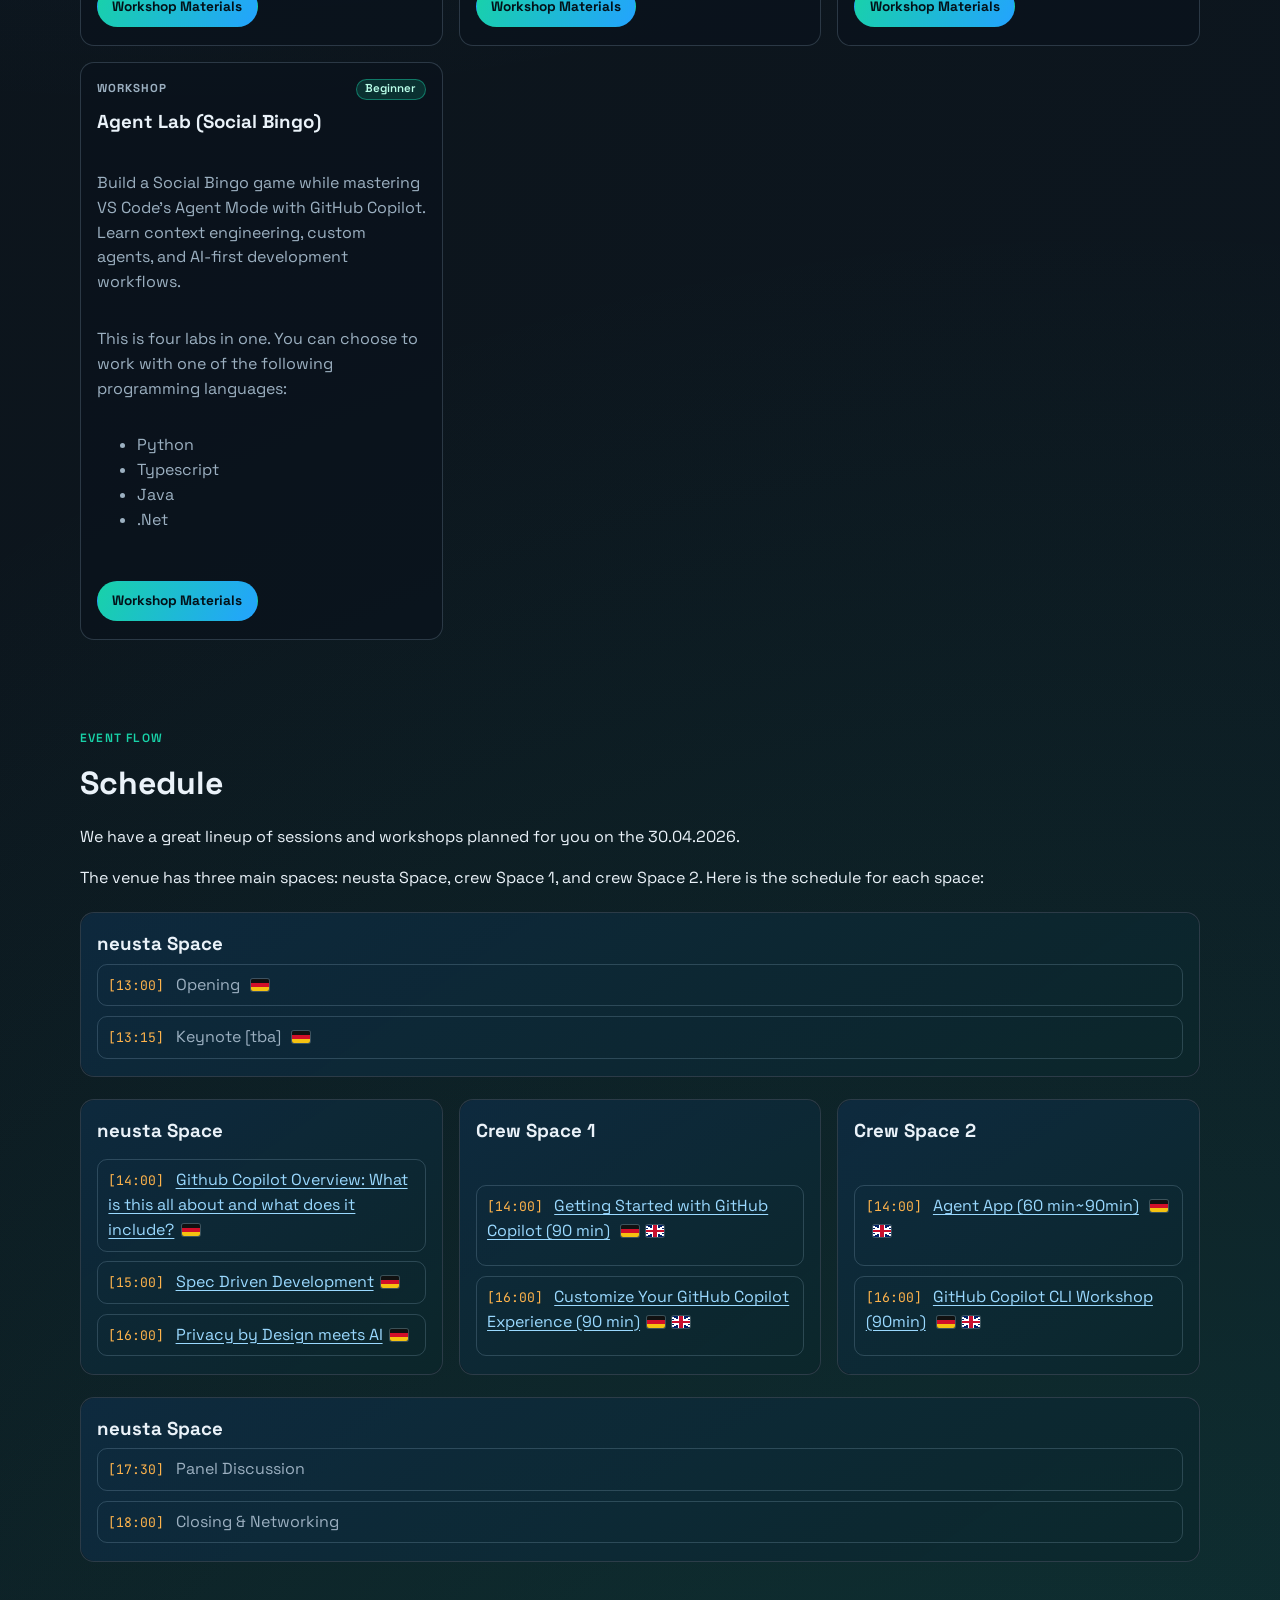
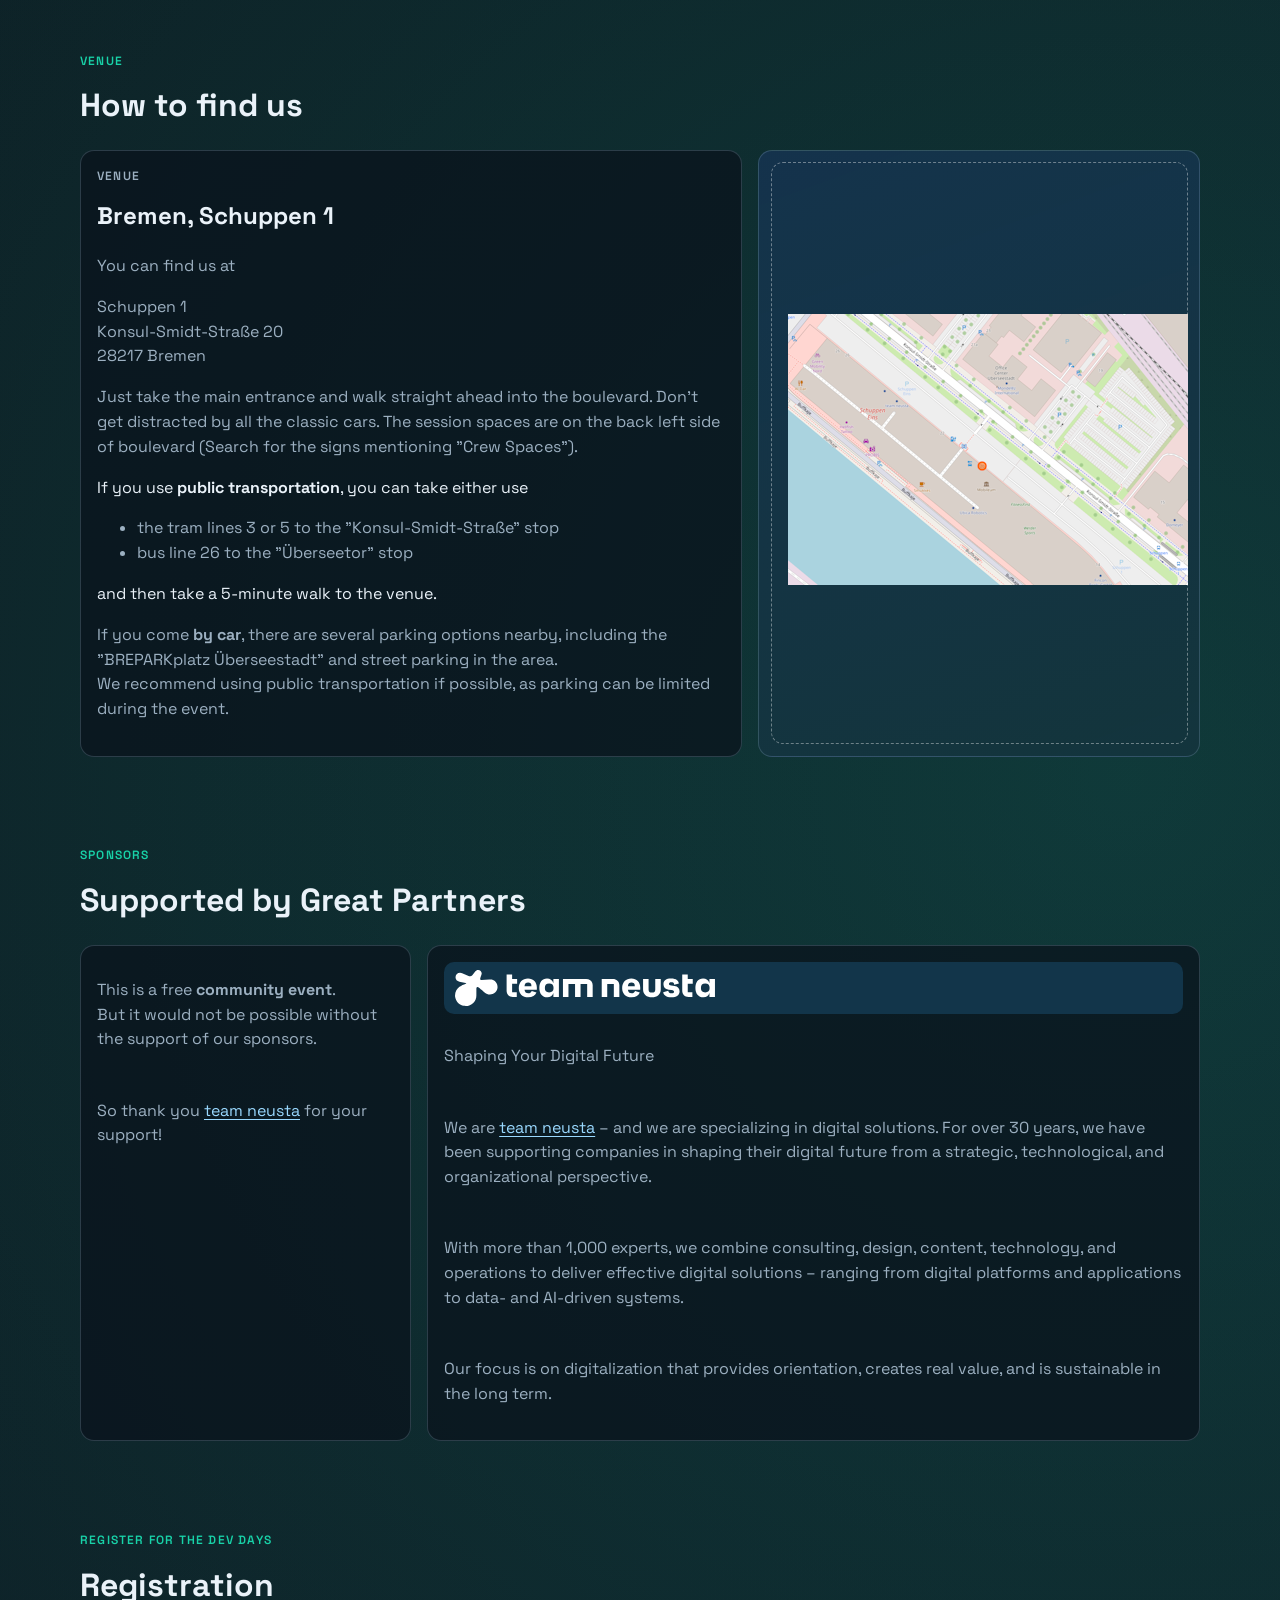
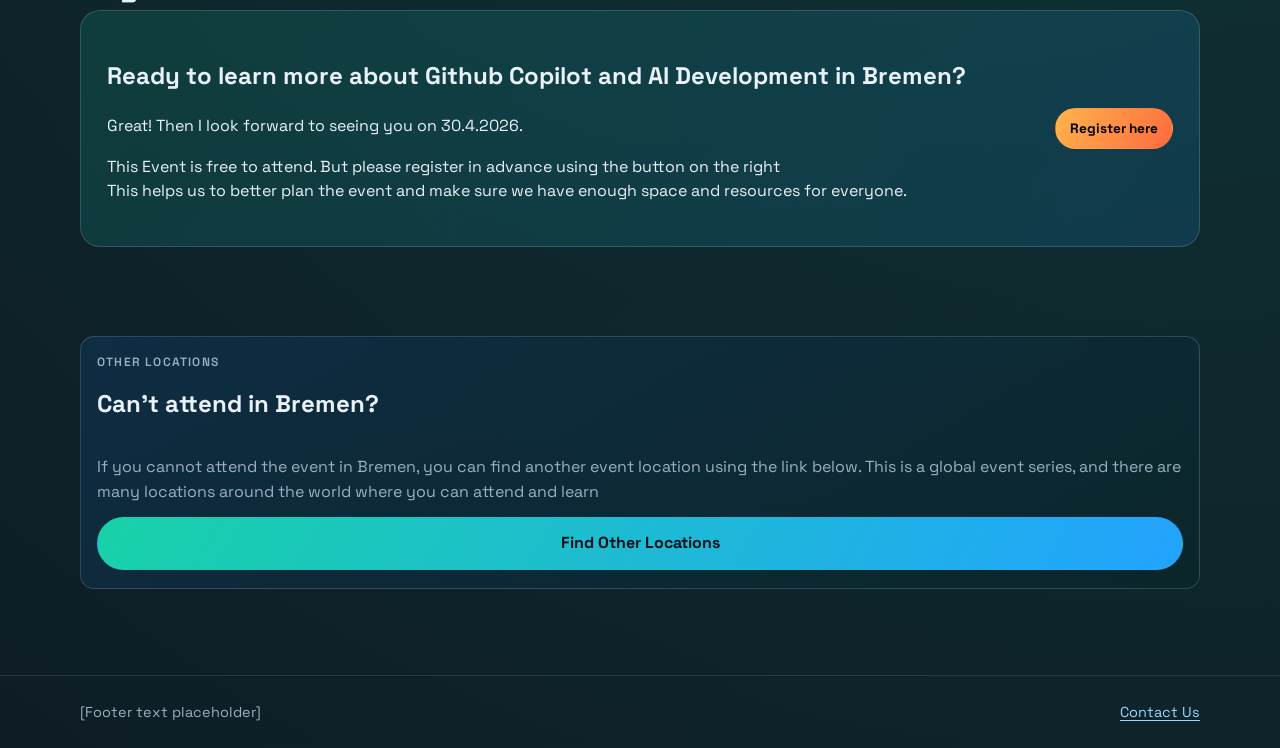
==== commit b1ce37f8: "Updated Page Co-authored-by: Copilot <copilot@github.com>" ====
--- a/index.html
+++ b/index.html
@@ -103,6 +103,20 @@
                     learning opportunities.</p>
             </div>
             <div class="grid cards-3">
+                <article class="card" id="baerbel-session">
+                    <div class="session-card-top">
+                        <p class="session-label">Session</p>
+                        <span class="session-pill">Beginner</span>
+                    </div>
+                    <h3>Privacy by Design meets AI</h3>
+                    <p>AI is now part of everyday development—from LLMs and APIs to copilot experiences. But what does this actually mean for privacy, code, and architectural decisions?
+In this talk, Bärbel Rolfes explains why data protection is not just a legal checkbox, but a core engineering discipline. She shows how developers can design AI systems with privacy by design from the ground up—and where typical architectures unintentionally expose personal data.
+You’ll learn how training and inference differ from a privacy perspective, what really happens with prompts, logs, and telemetry, and how tools like GitHub Copilot and LLM APIs handle code and inputs. The session also provides a clear, developer-friendly overview of GDPR and the EU AI Act—without legal jargon.
+Takeaway: Practical do’s and don’ts, real-world examples from day-to-day development, and a hands-on checklist for dev teams and pull requests—helping you recognize when a “cool AI idea” turns into a real risk.
+Perfect for anyone building, integrating, or using AI who wants to develop responsibly and with confidence.</p>
+                    <a href="https://www.linkedin.com/in/b%C3%A4rbel-rolfes/" class="btn btn-small session-info">Bärbel Rolfes</a>
+                </article>
+
                 <article class="card" id="sven-session">
                     <div class="session-card-top">
                         <p class="session-label">Session</p>
@@ -237,8 +251,8 @@
                                 aria-label="Speaker speaks german"></span></li>
                         <li><span class="time">[15:00]</span> <a href="#joern-session">Spec Driven Development</a><span class="flag flag-de" role="img"
                                 aria-label="Speaker speaks german"></span></li>
-                        <li><span class="time">[16:00]</span> [tba]</li>
-                        <li><span class="time">[17:00]</span> [tba]</li>
+                          <li><span class="time">[16:00]</span> <a href="#baerbel-session">Privacy by Design meets AI</a><span class="flag flag-de" role="img"
+                                aria-label="Speaker speaks german"></span></li>
                     </ul>
                 </article>
                 <article class="schedule-track card card-accent">
@@ -271,8 +285,8 @@
             <article class="shared-session card card-accent">
                 <h3>neusta Space</h3>
                 <ul class="track-slots">
-                    <li><span class="time">[18:00]</span> Closing</li>
-                    <li><span class="time">[18:30]</span> Networking</li>
+                    <li><span class="time">[17:30]</span> Panel Discussion</li>
+                    <li><span class="time">[18:00]</span> Closing & Networking</li>
 
                 </ul>
             </article>
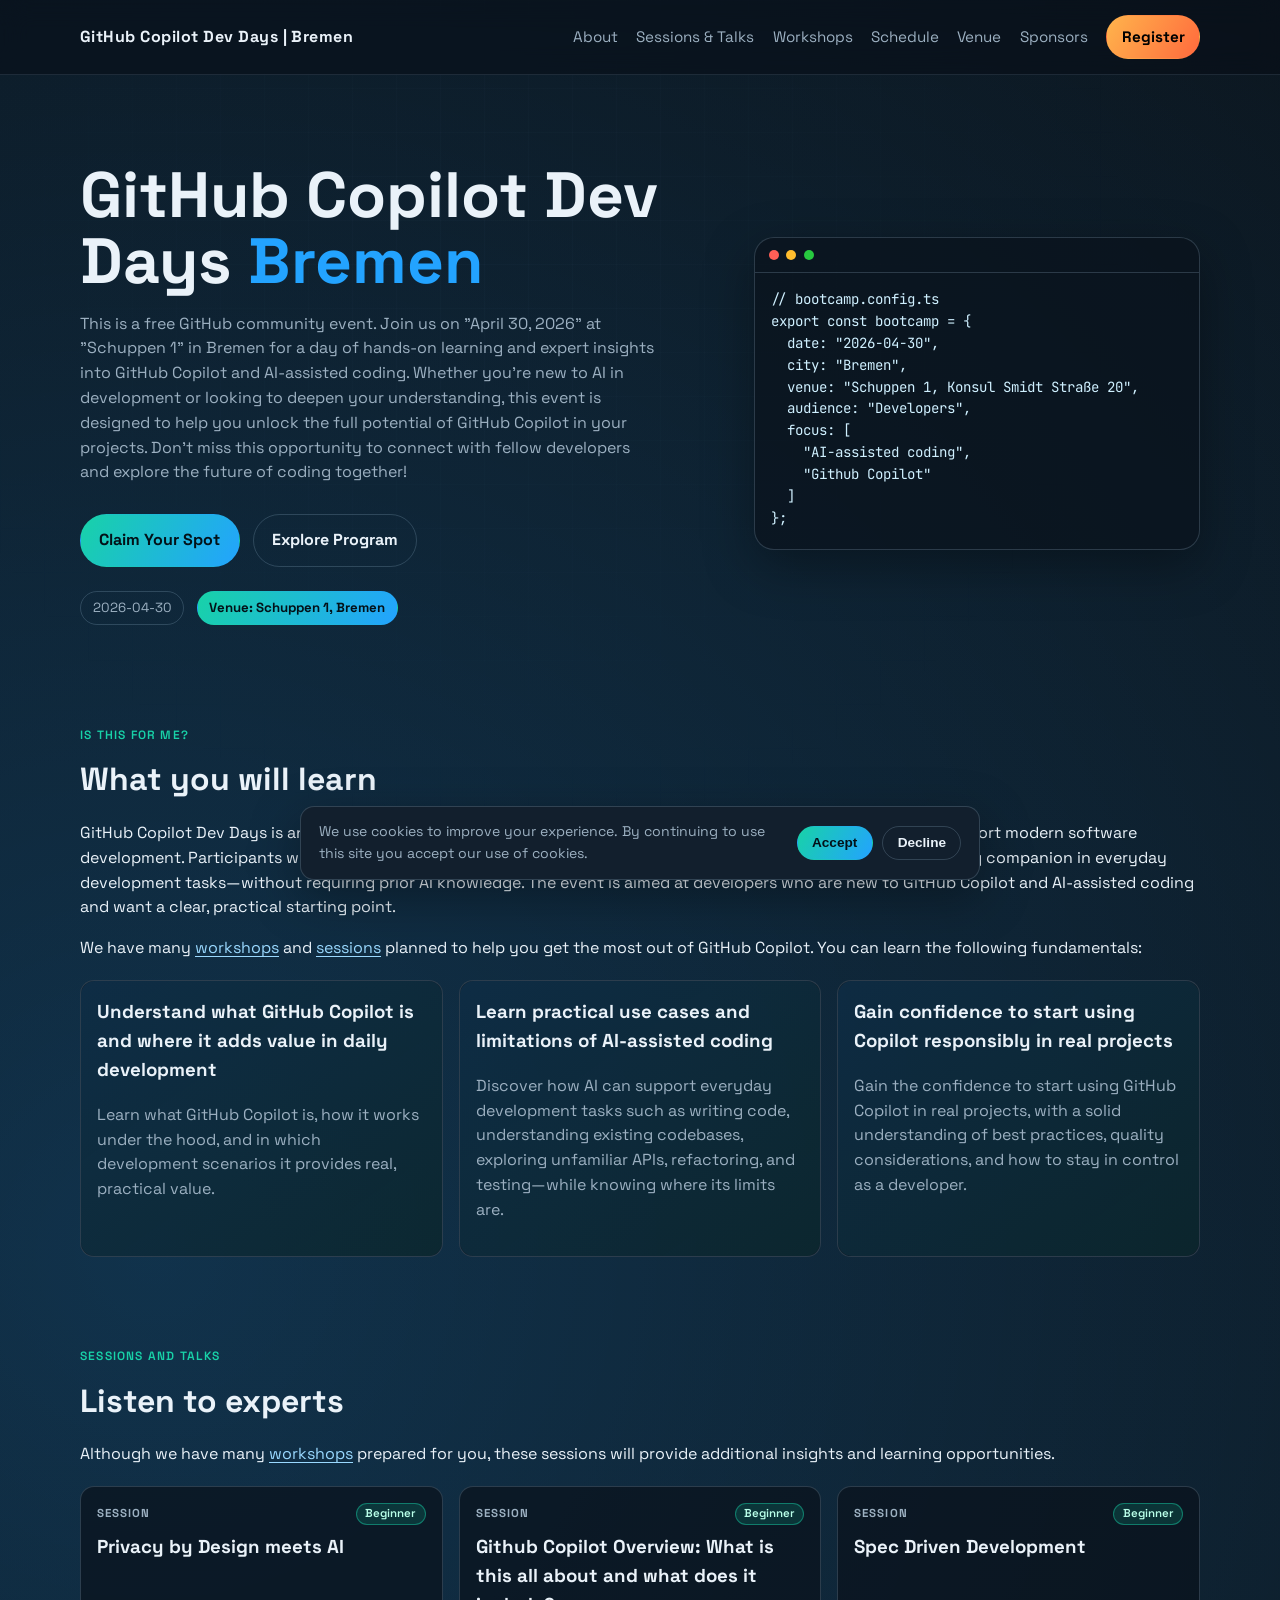
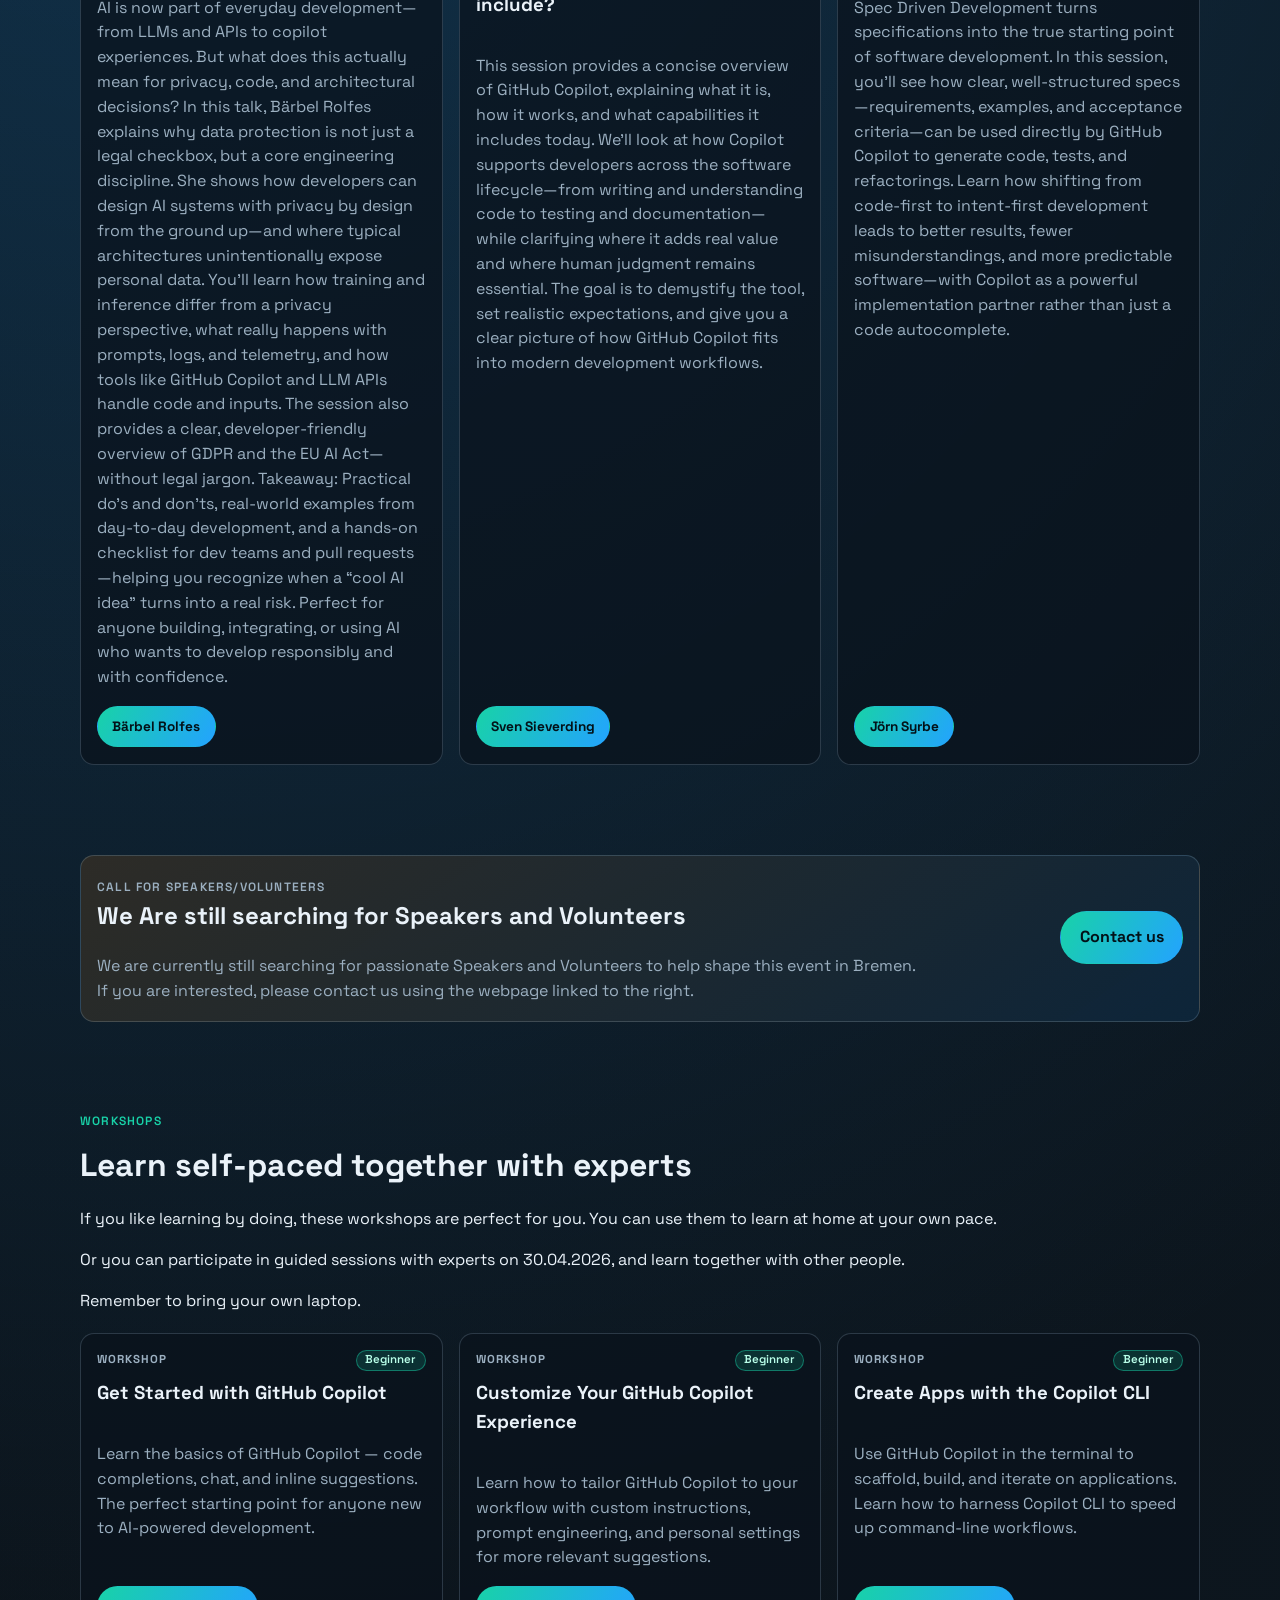
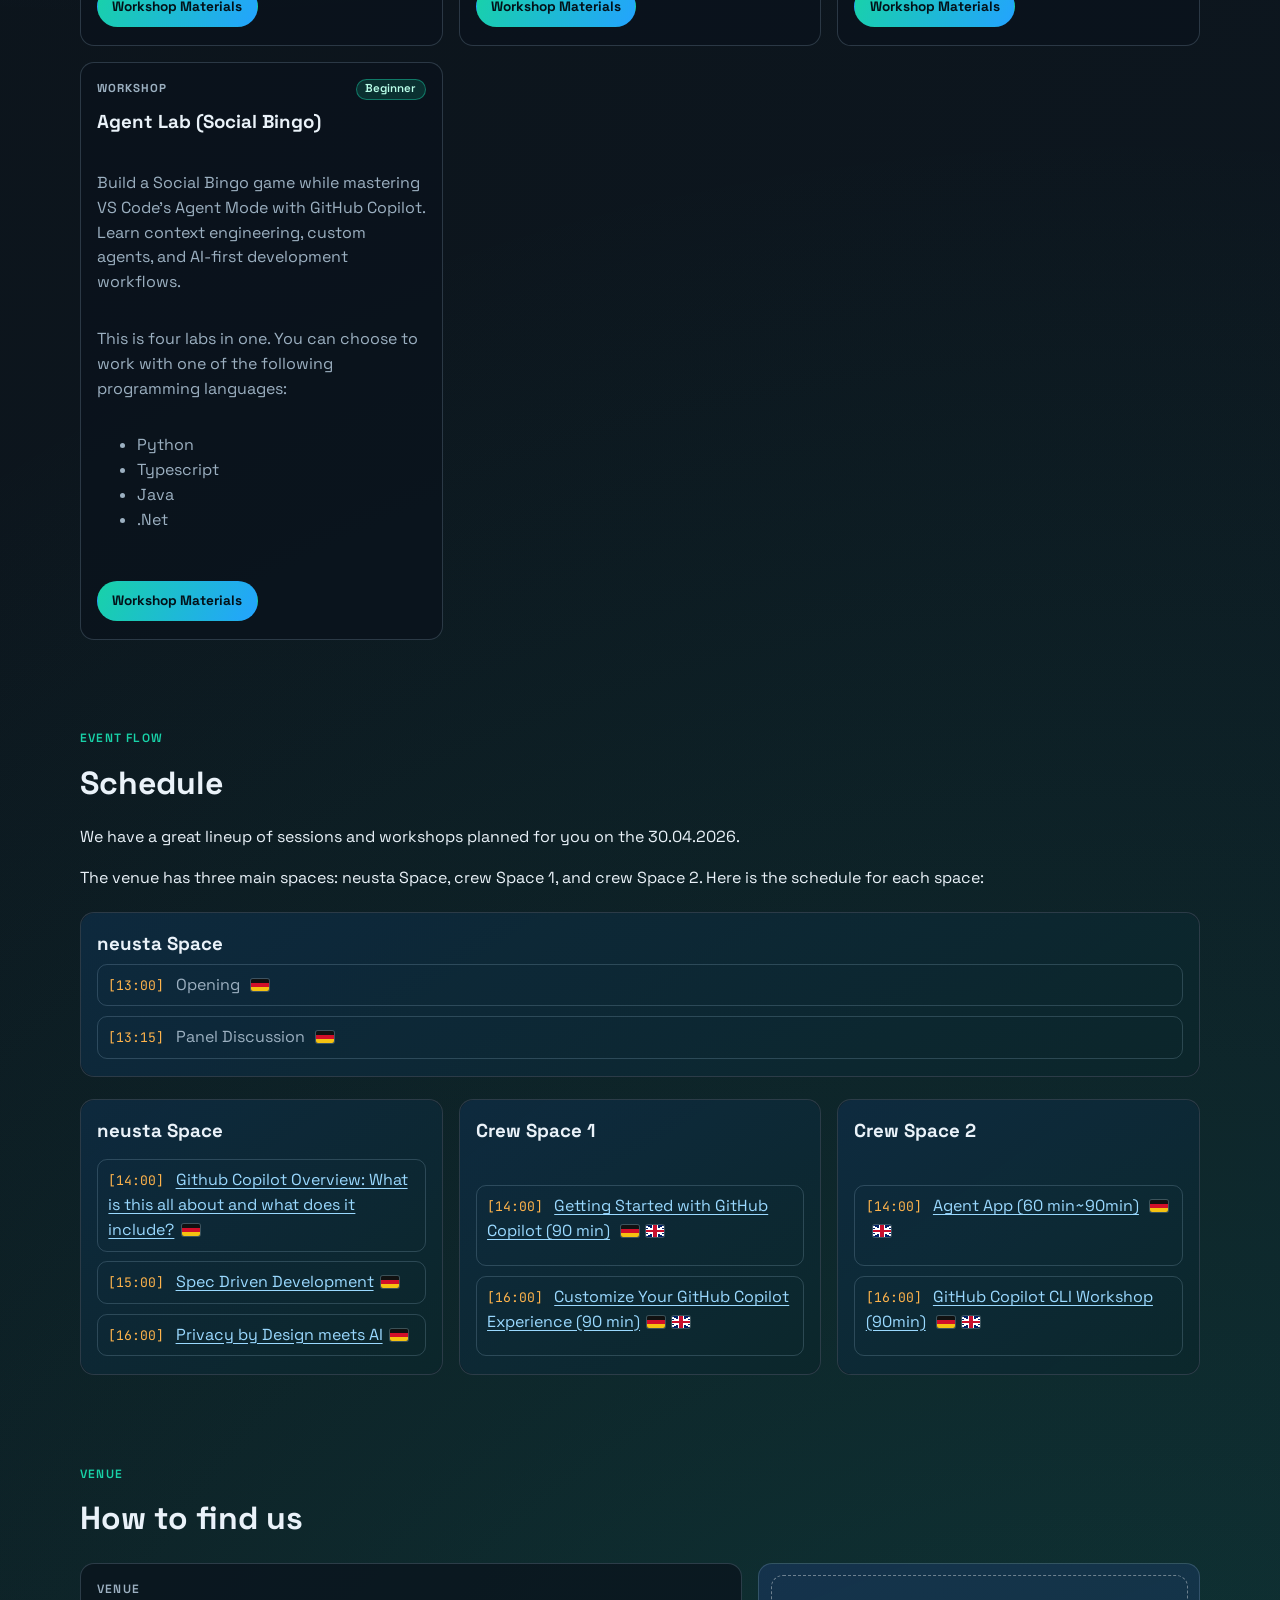
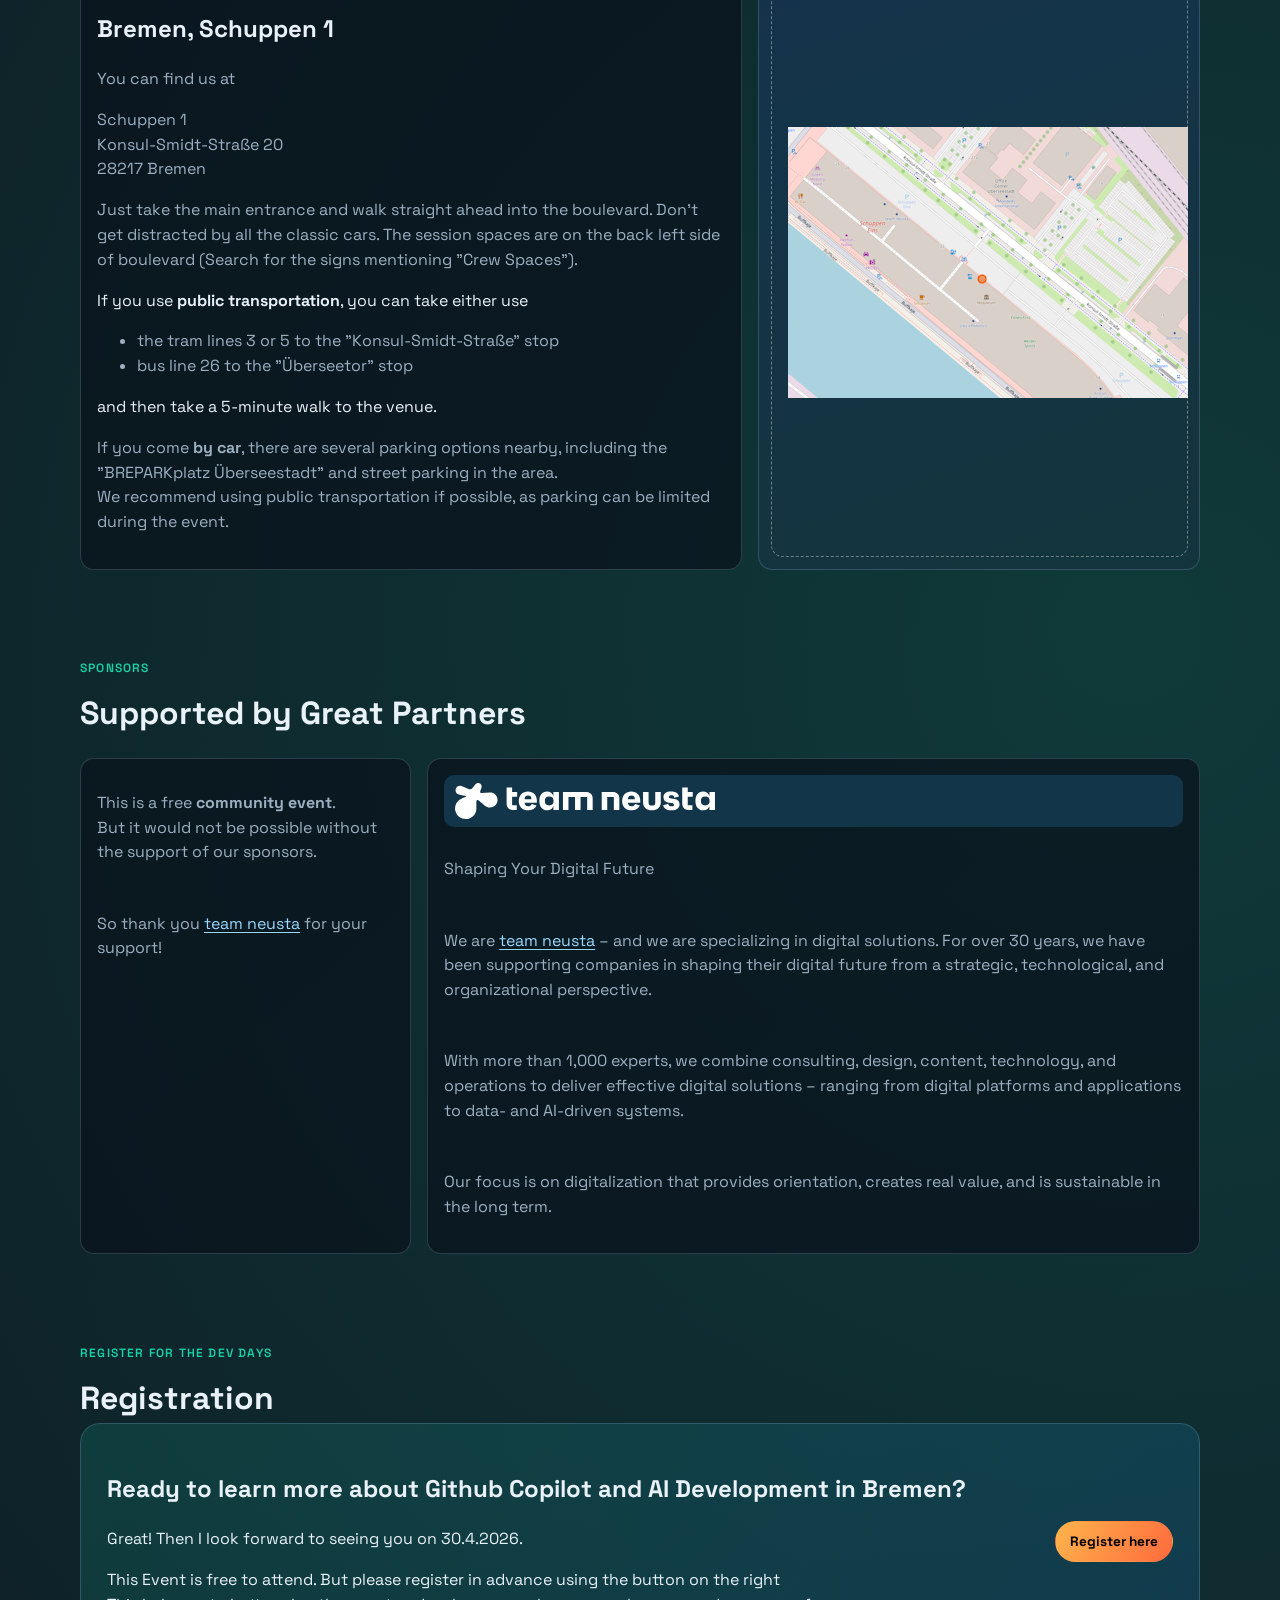
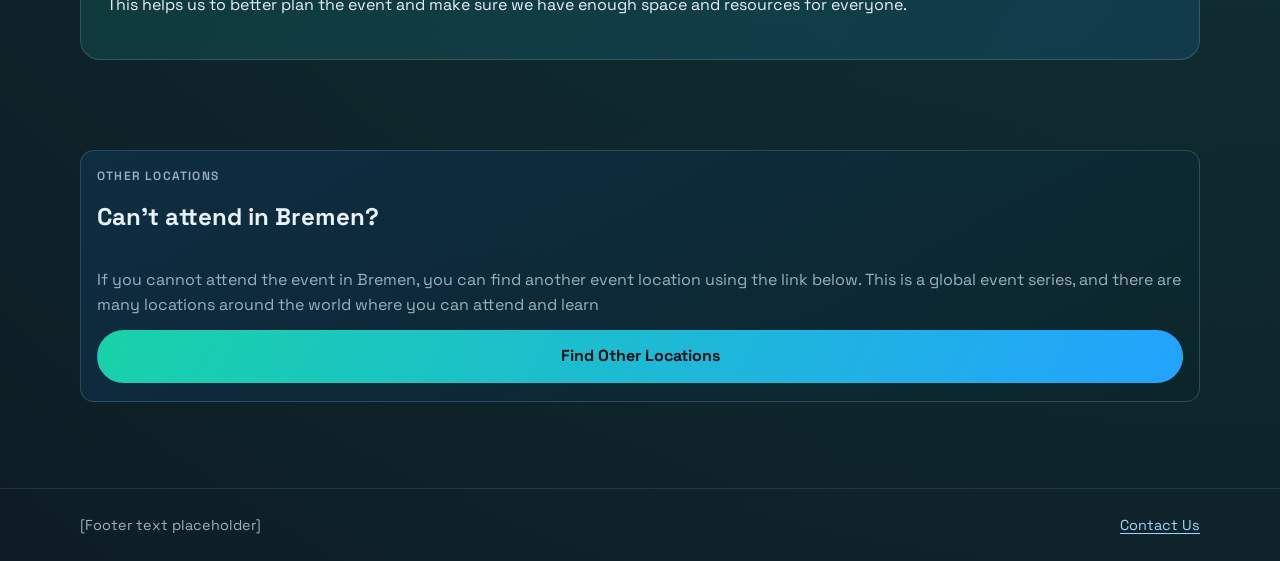
==== commit c638e1b6: "Removes Keynote Co-authored-by: Copilot <copilot@github.com>" ====
--- a/index.html
+++ b/index.html
@@ -239,7 +239,7 @@
                 <ul class="track-slots">
                     <li><span class="time">[13:00]</span> Opening <span class="flag flag-de" role="img"
                             aria-label="Speaker speaks german"></span></li>
-                    <li><span class="time">[13:15]</span> Keynote [tba] <span class="flag flag-de" role="img"
+                    <li><span class="time">[13:15]</span> Panel Discussion <span class="flag flag-de" role="img"
                             aria-label="Speaker speaks german"></span></li>
                 </ul>
             </article>
@@ -282,14 +282,6 @@
                     </ul>
                 </article>
             </div>
-            <article class="shared-session card card-accent">
-                <h3>neusta Space</h3>
-                <ul class="track-slots">
-                    <li><span class="time">[17:30]</span> Panel Discussion</li>
-                    <li><span class="time">[18:00]</span> Closing & Networking</li>
-
-                </ul>
-            </article>
         </section>
 
         <section id="venue" class="container section reveal delay-4">
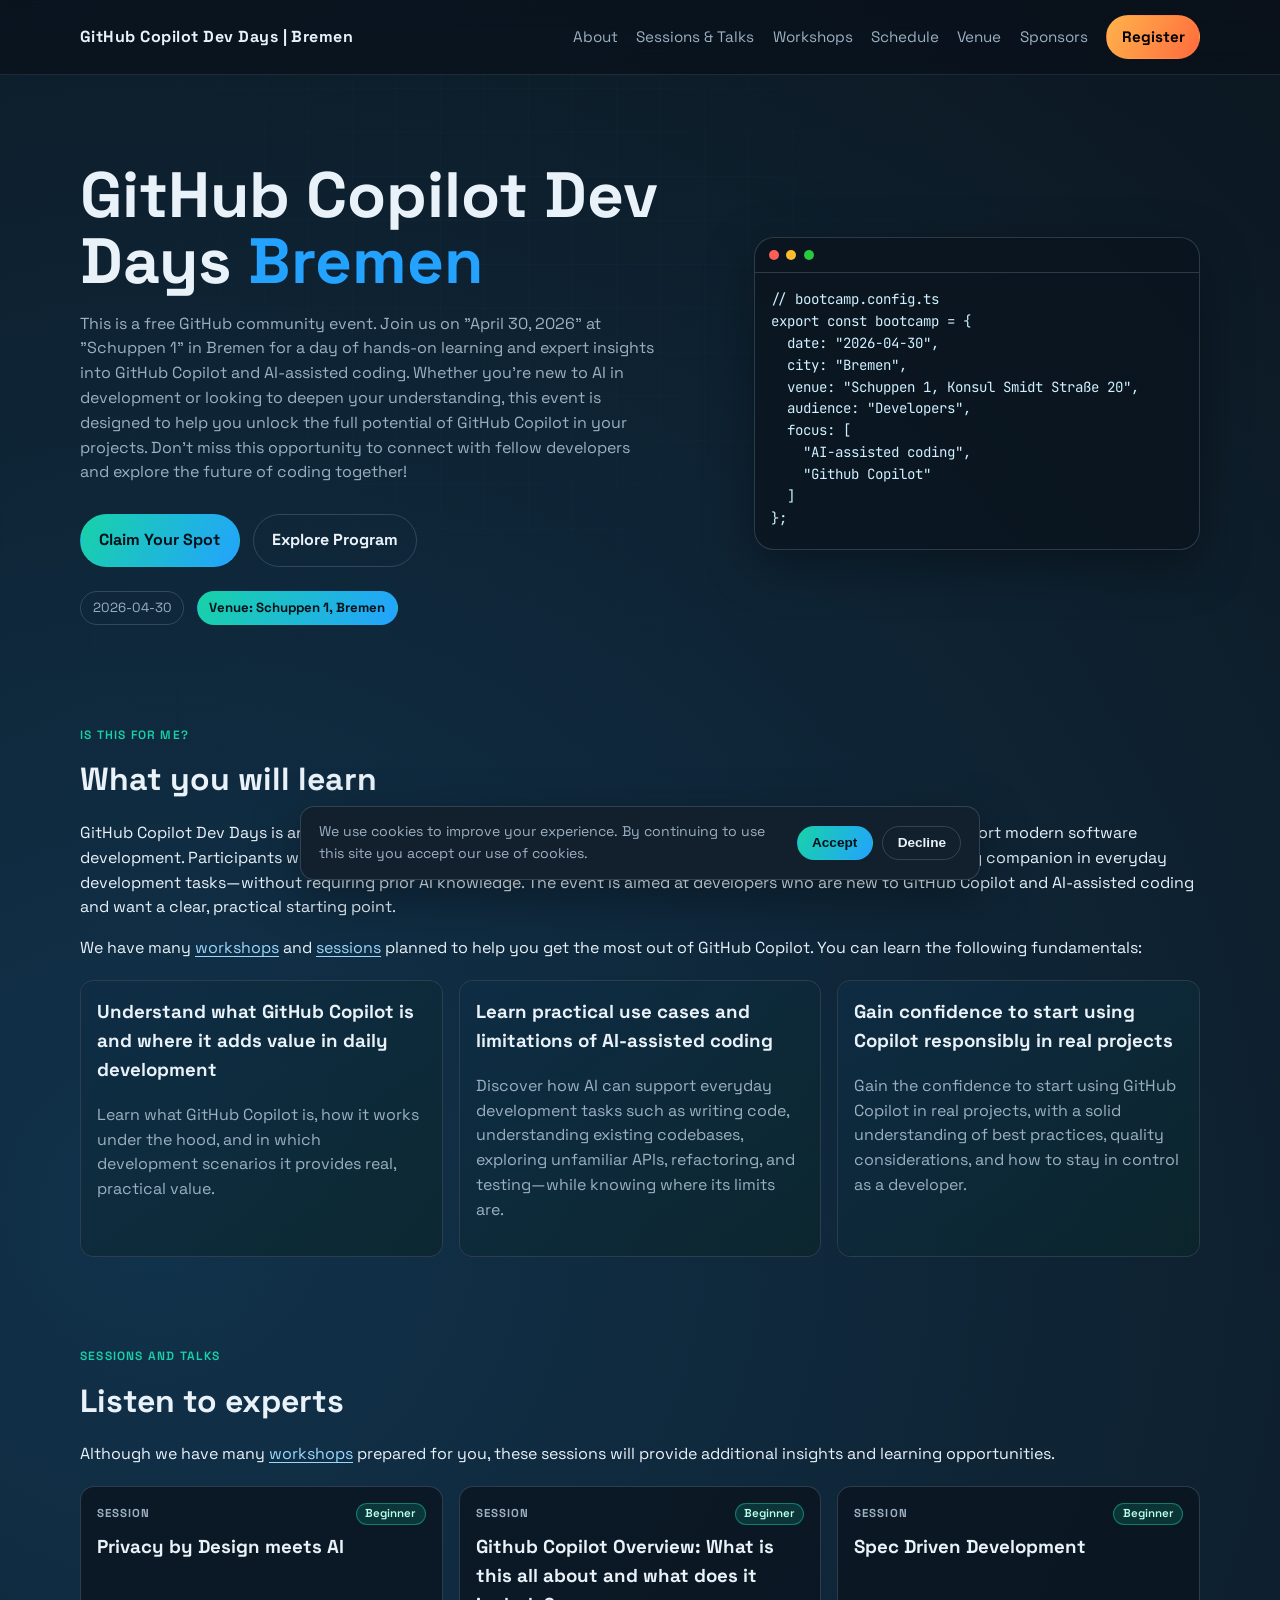
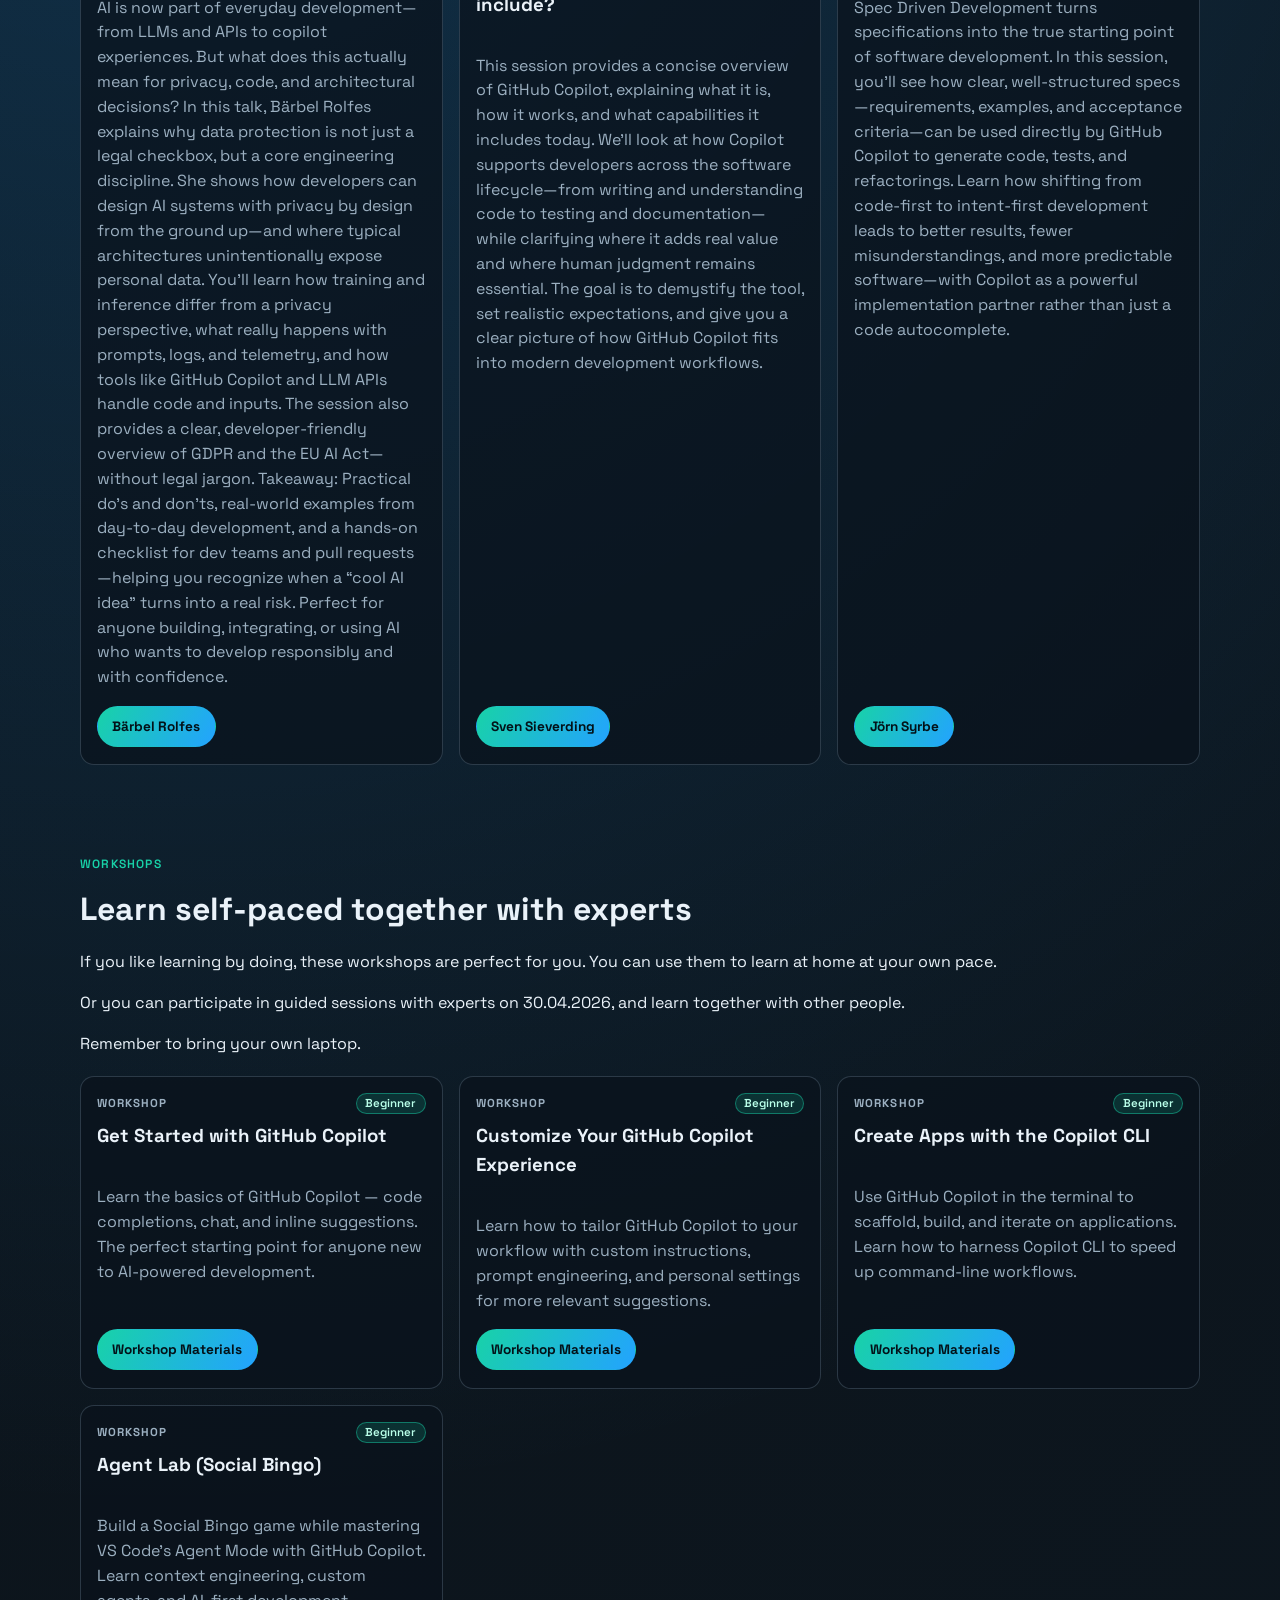
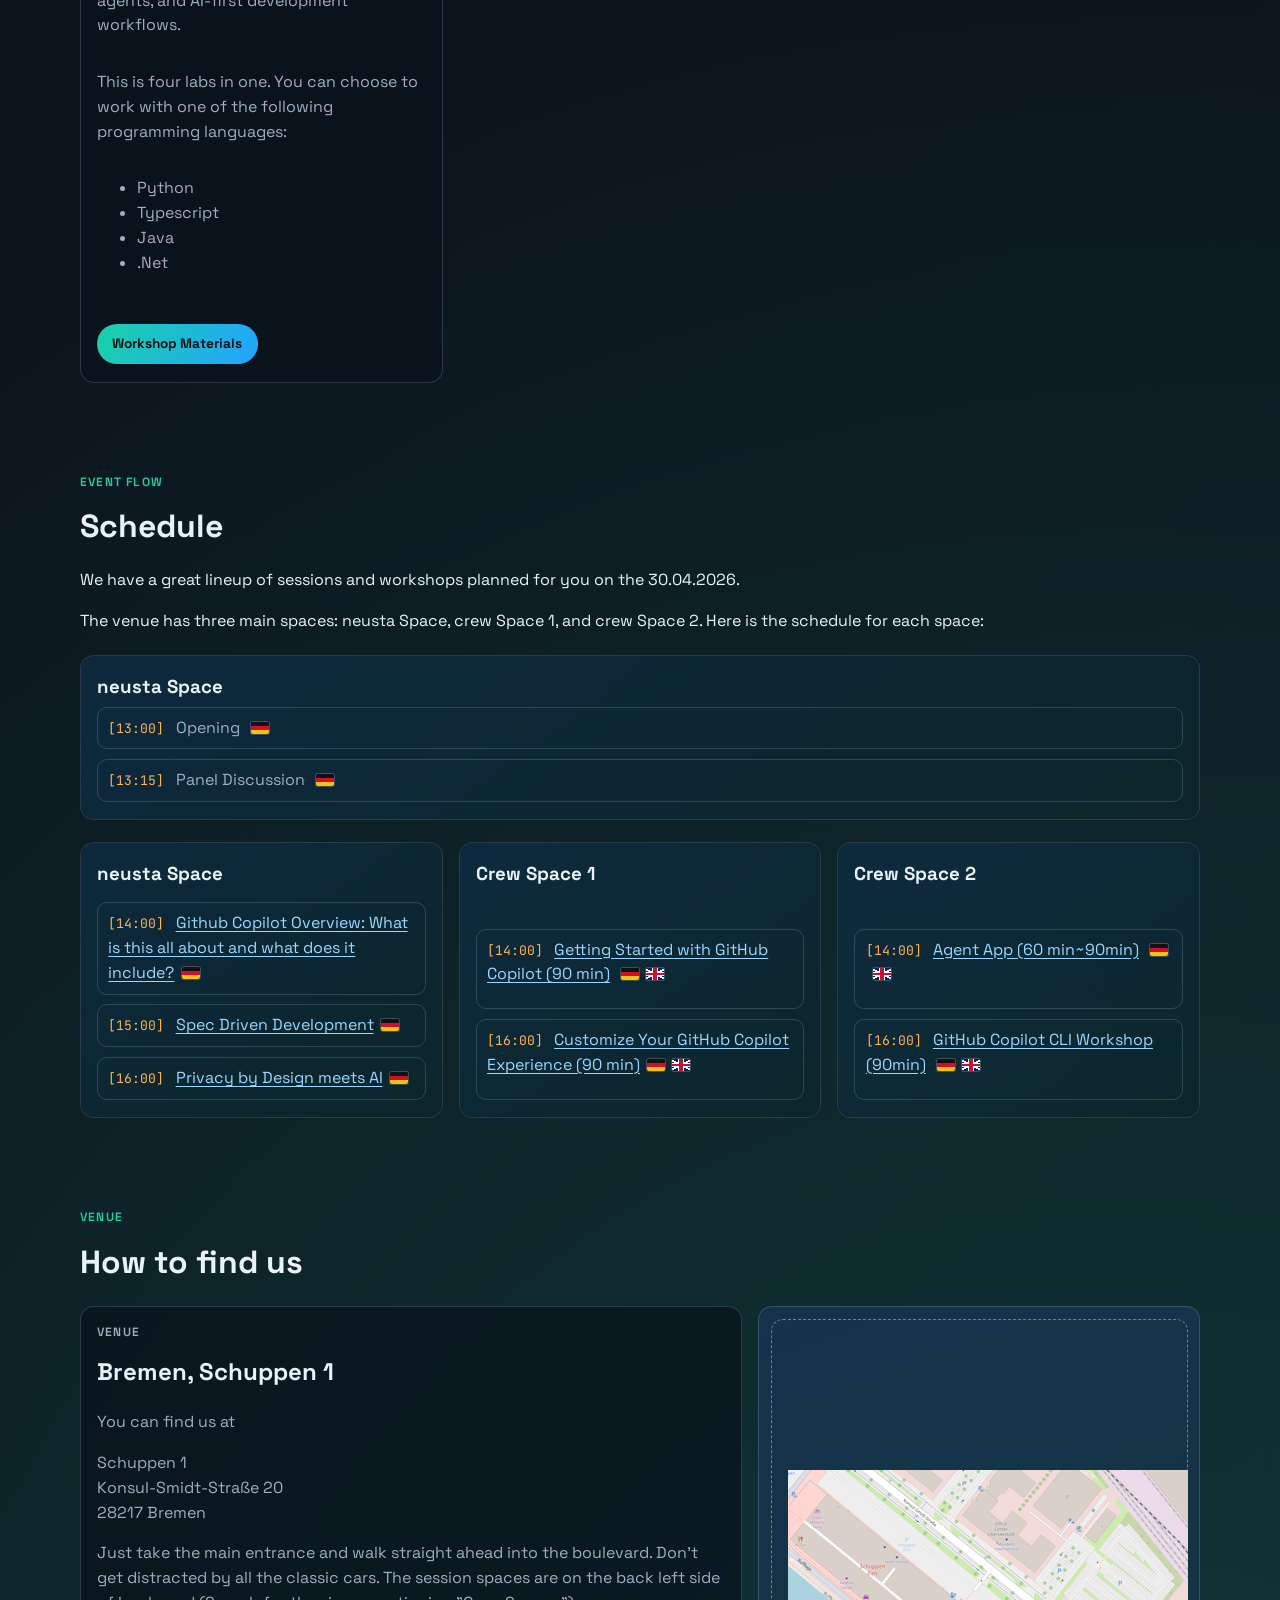
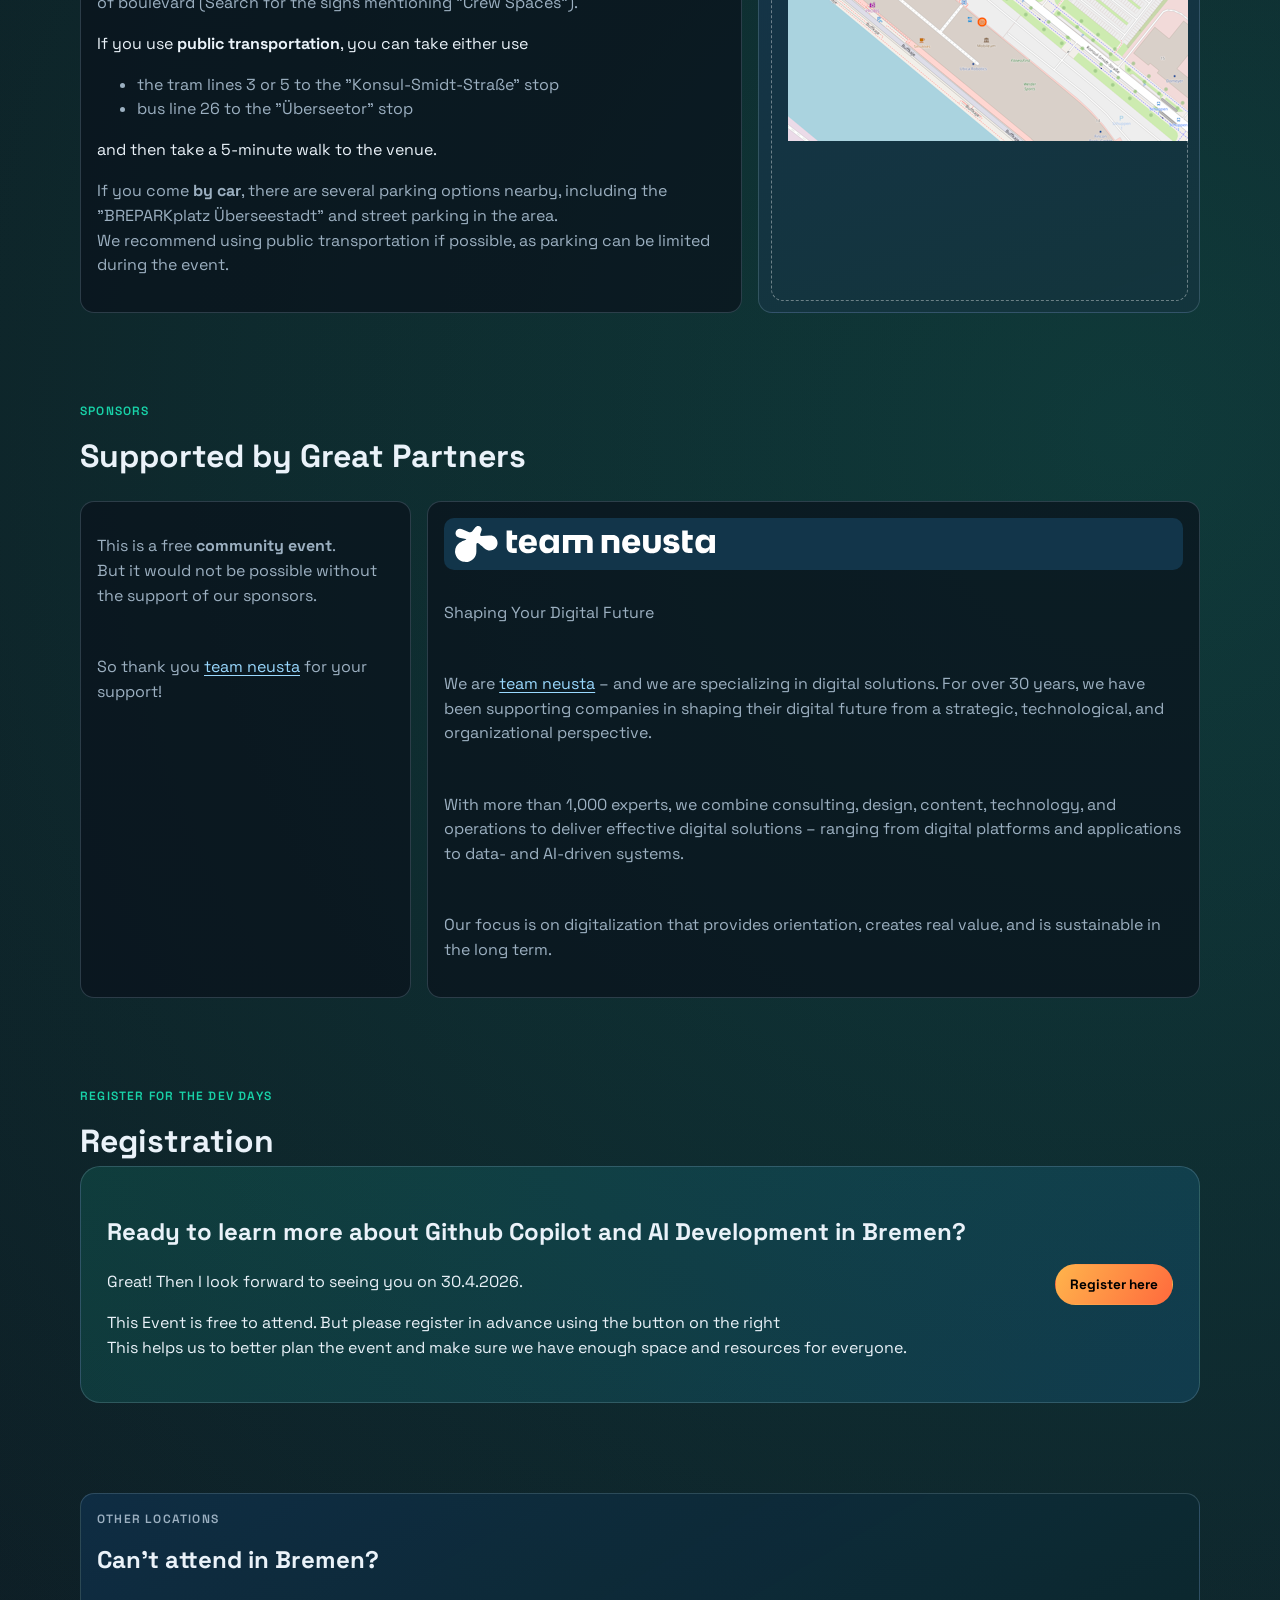
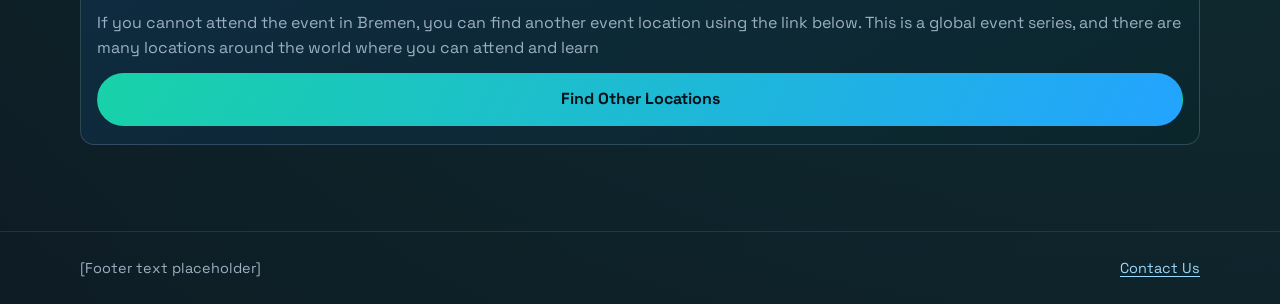
==== commit d8af834f: "Removed Volunteers Message" ====
--- a/index.html
+++ b/index.html
@@ -140,6 +140,7 @@
             </div>
         </section>
 
+        <!--
         <section id="call-for-contributors" class="container section reveal delay-4">
             <div class="call-wrap card">
                 <div>
@@ -157,7 +158,7 @@
                     class="btn">Contact us</a>
             </div>
         </section>
-
+-->
         <section id="workshops" class="container section reveal delay-2">
             <div class="section-head">
                 <p class="kicker">Workshops</p>
